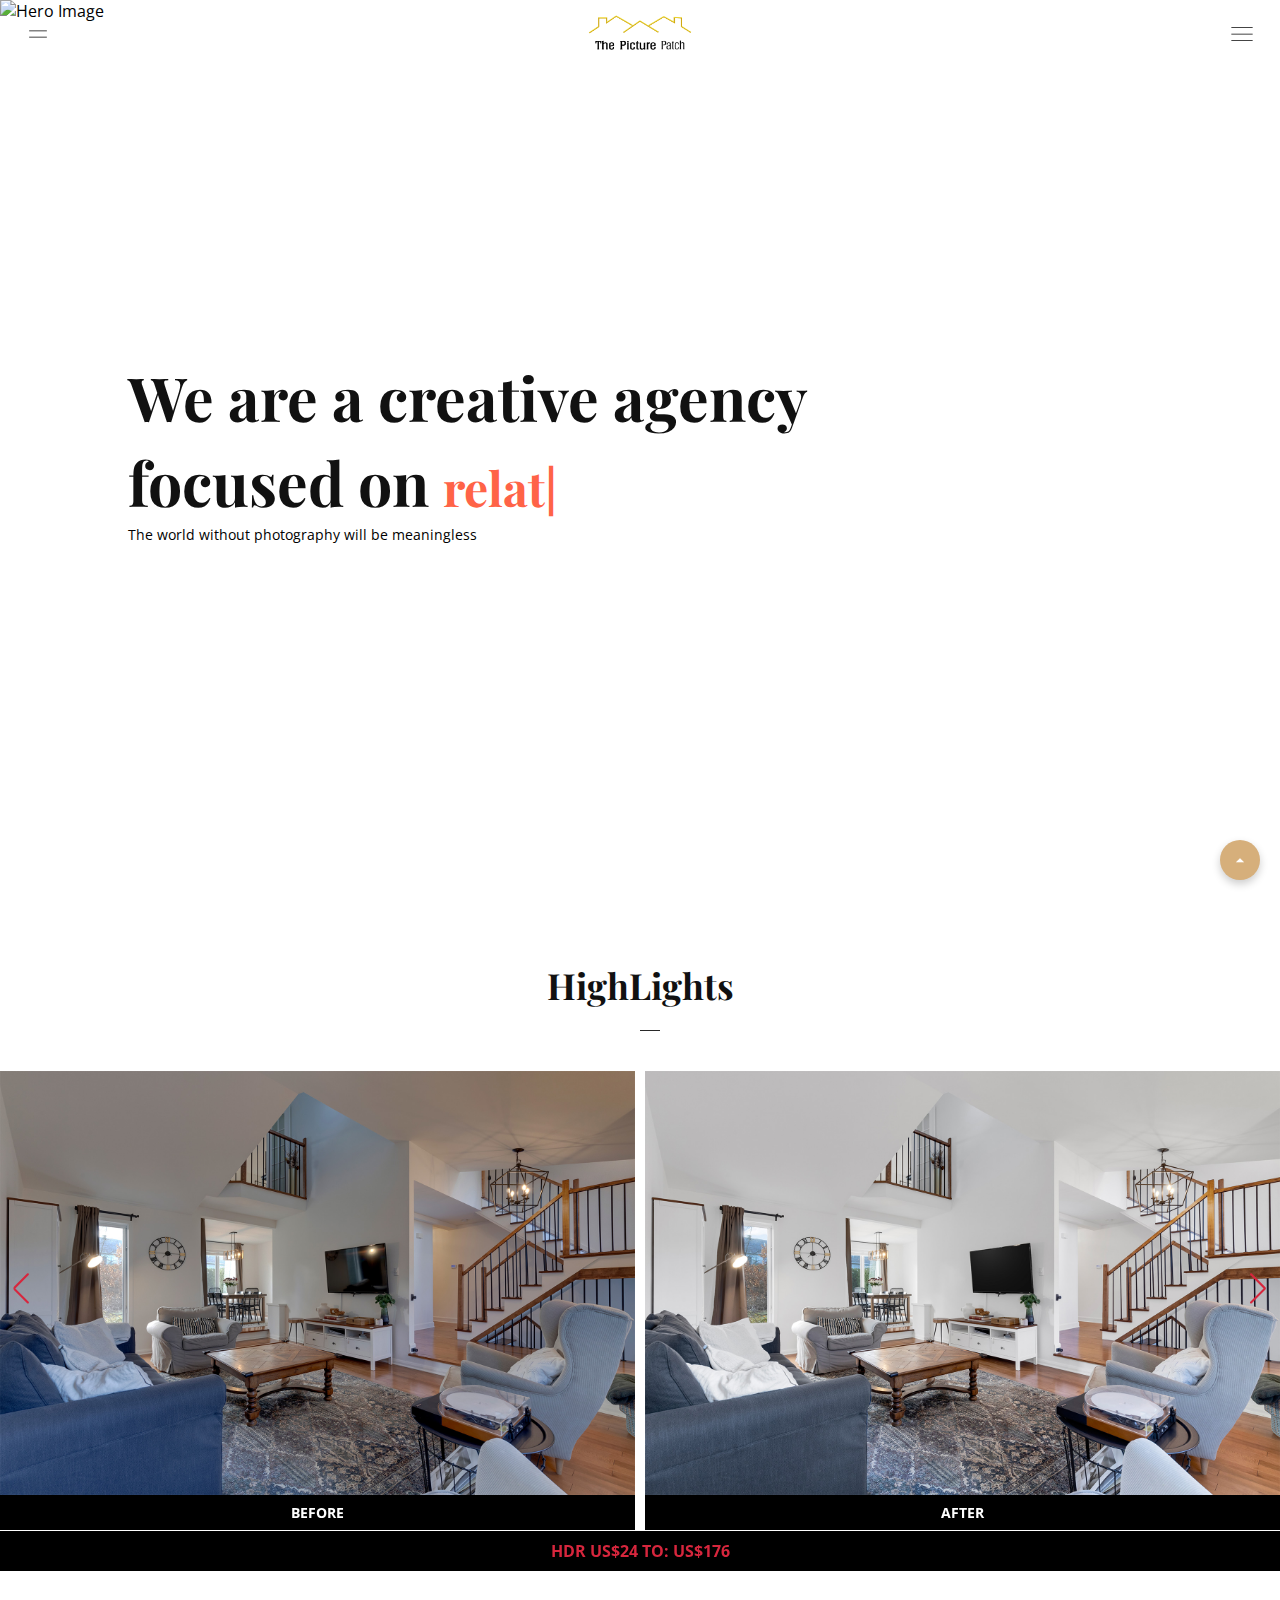
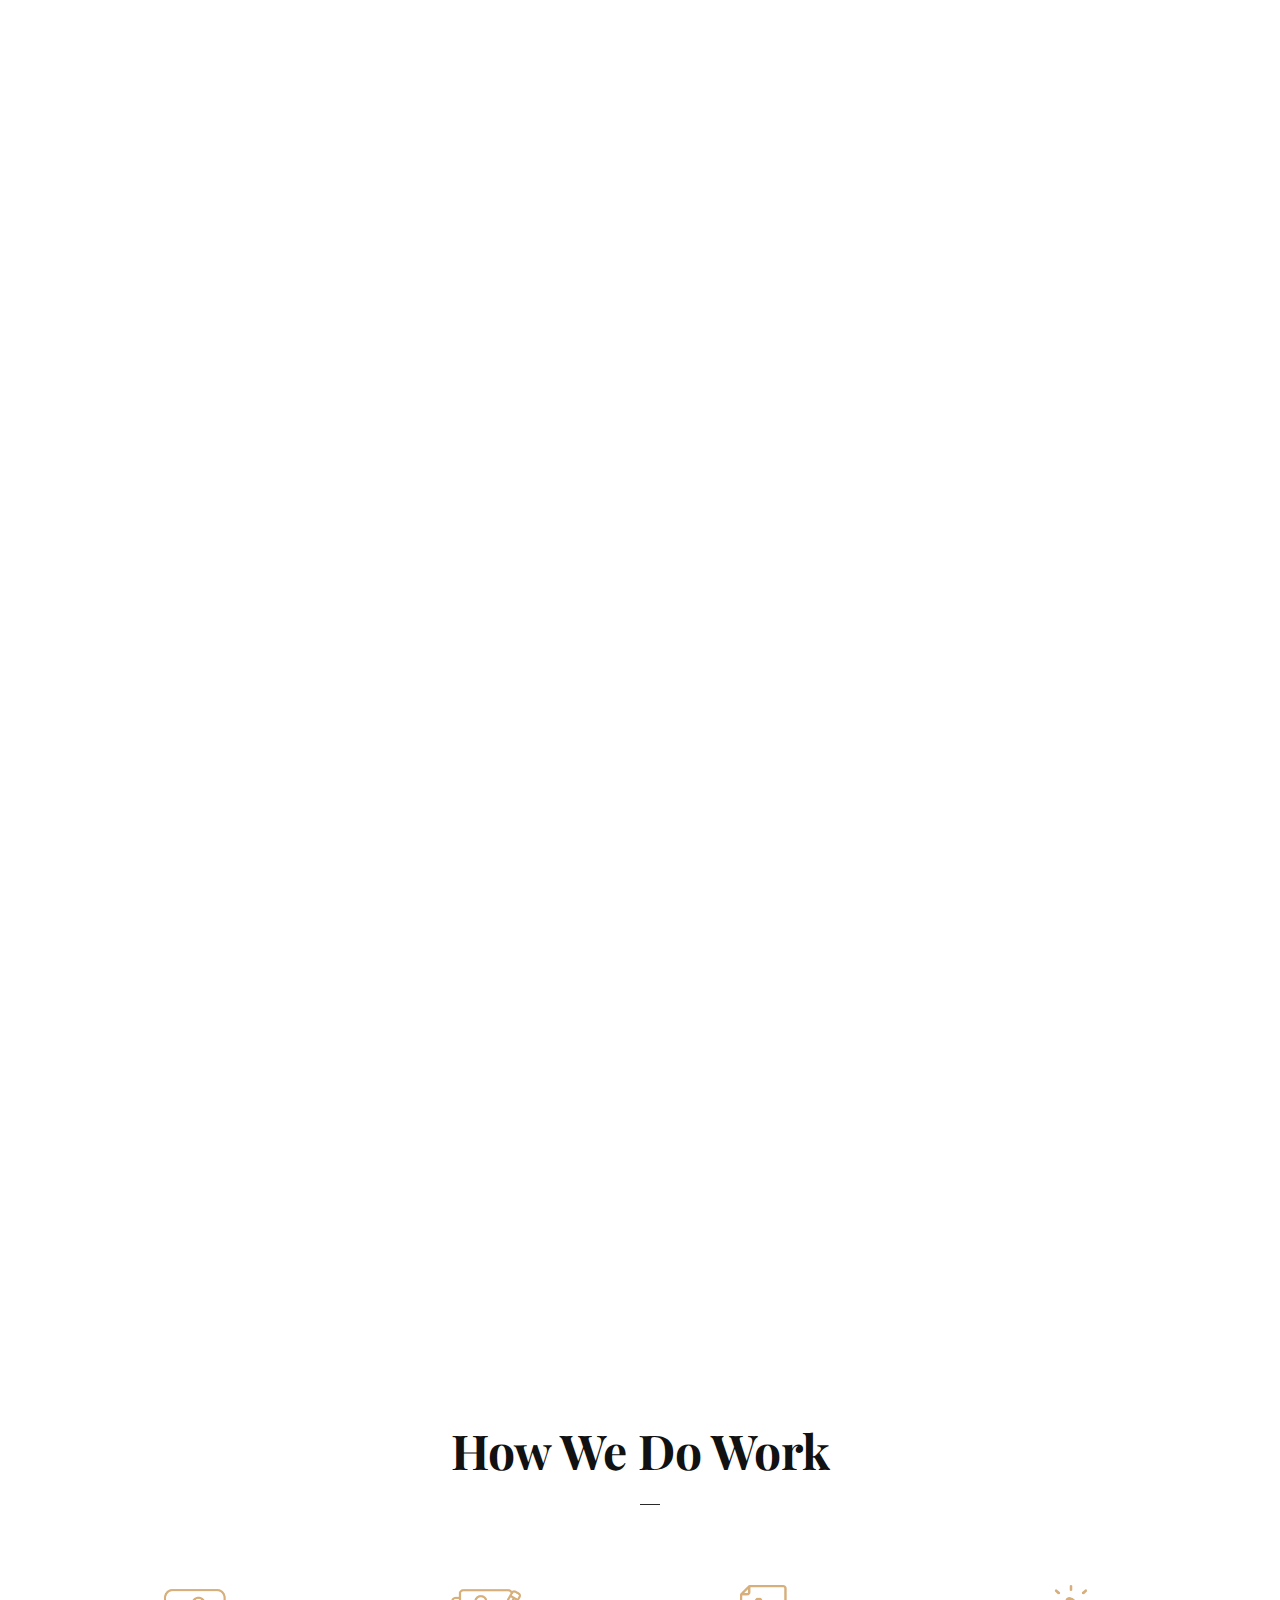
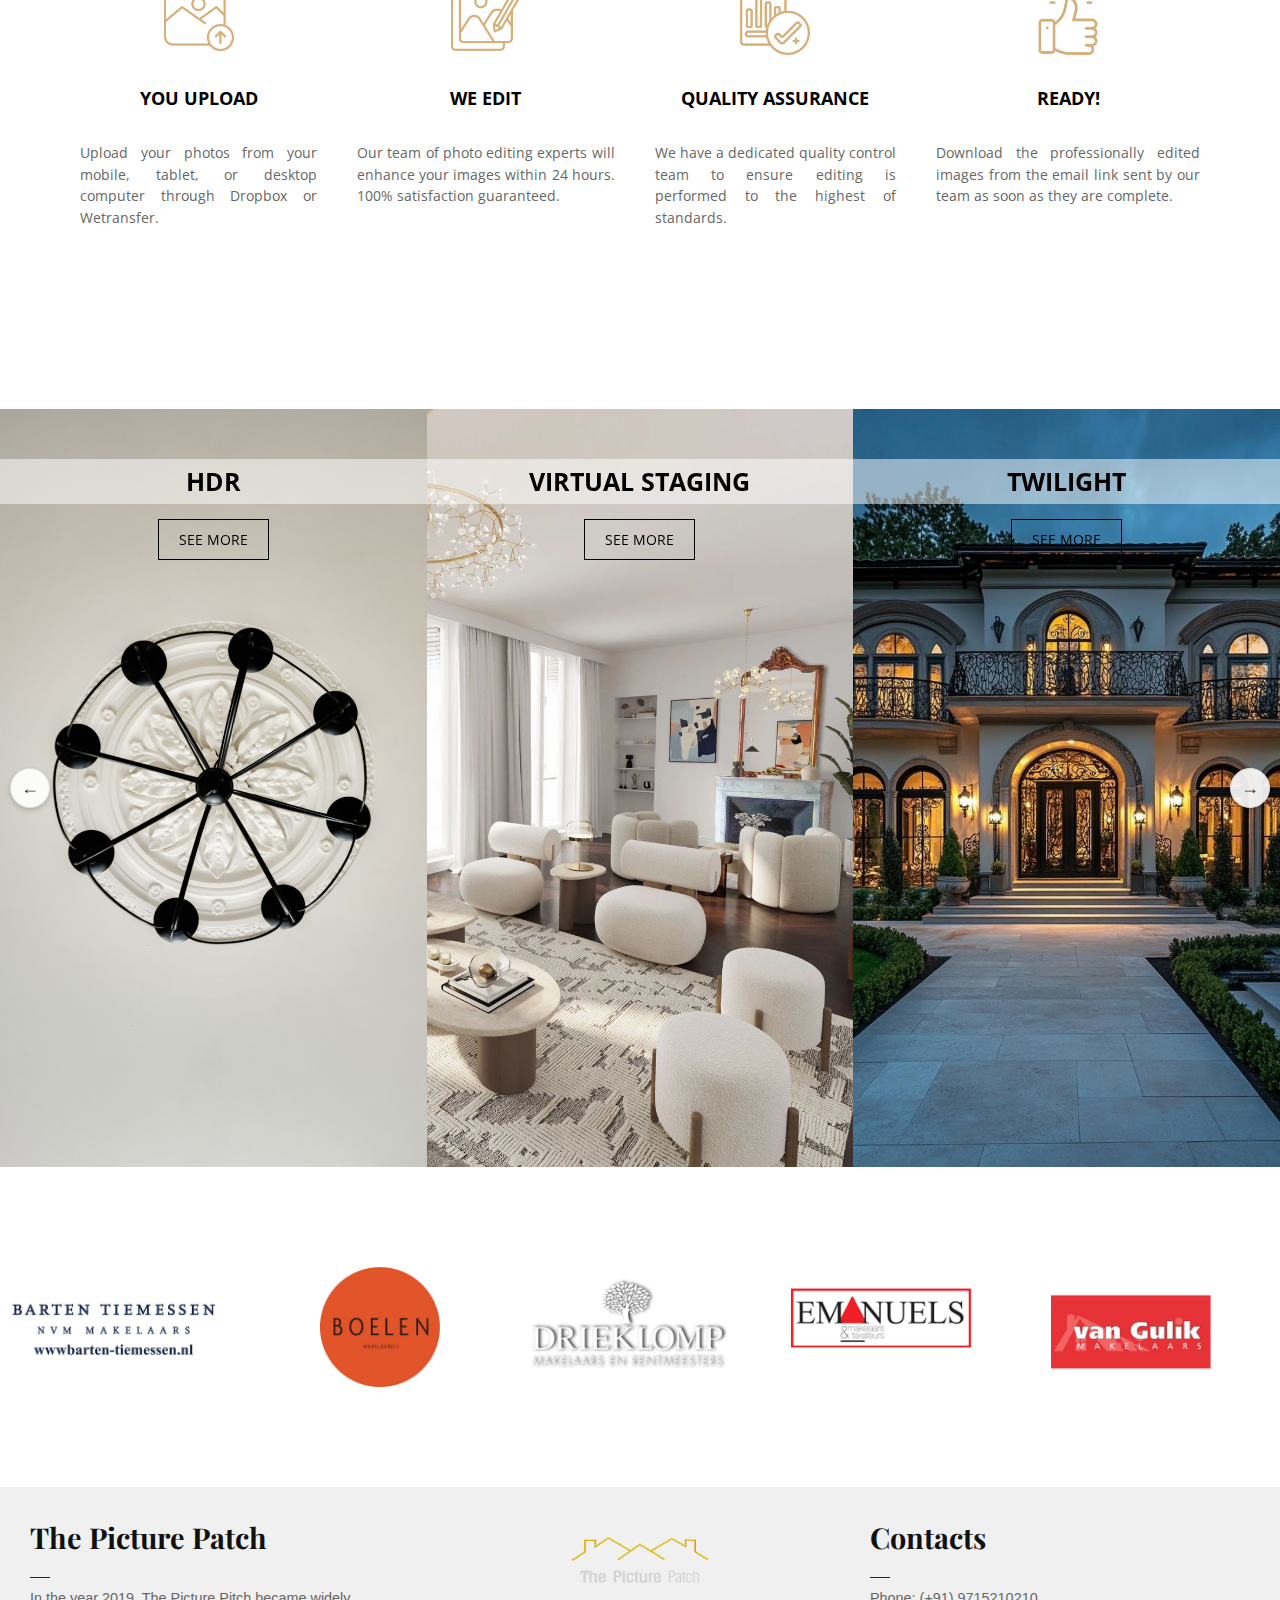
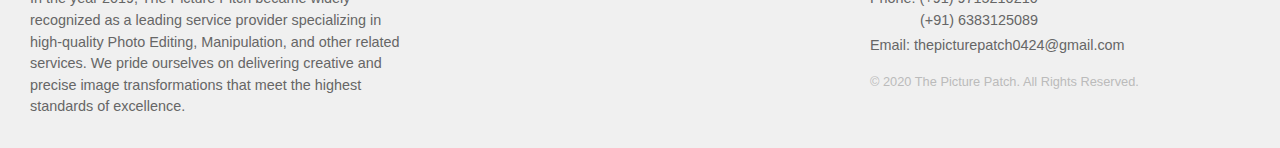
==== index.html @ e9c011d1 "first commit" ====
<!DOCTYPE html>
<html lang="en">

<head>
    <meta charset="UTF-8">
    <meta name="viewport" content="width=device-width, initial-scale=1.0">
    <link rel="stylesheet" href="https://unpkg.com/swiper/swiper-bundle.min.css">
    <script src="https://unpkg.com/swiper/swiper-bundle.min.js"></script>
    <script src="https://cdnjs.cloudflare.com/ajax/libs/gsap/3.9.0/gsap.min.js"></script>
    <link rel="stylesheet"
        href="https://fonts.googleapis.com/css2?family=Material+Symbols+Outlined:opsz,wght,FILL,GRAD@20..48,100..700,0..1,-50..200&display=swap" />
    <link href="https://cdnjs.cloudflare.com/ajax/libs/font-awesome/6.5.0/css/all.min.css" rel="stylesheet">
    <link rel="preconnect" href="https://fonts.googleapis.com">
    <link rel="stylesheet" href="modules/css/aboutus.css">
    <link rel="stylesheet" href="modules/css/main.css">

    <title>Document</title>
</head>

<body>
    <header class="header-sec">

        <div class="header-content">

            <div>
                <span class="material-symbols-outlined" aria-label="Toggle Sidebar"
                    onclick="toggleLeftBar()">drag_handle</span>
            </div>
            <div class="logo-aw">
                <a href="index.html"><img src="assets/TPP Logo.png"></a>
            </div>
            <div>
                <span class="material-symbols-outlined" onclick="toggleMenu()">menu</span>
            </div>

        </div>

    </header>


    <!-- Navigation Sidebar -->
    <div class="left-bar-sec">

        <div class="lef-bar-close">
            <span class="material-symbols-outlined close-icon" onclick="closeLeftBar()">close</span>
        </div>

        <div class="content-leftbar">

            <div class="quote-side">

                <h1 class="head-ing">The Picture Patch</h1>
                <p style="text-align: justify;">In the year 2019, The Picture Pitch became widely recognized as a leading service provider specializing in high-quality Photo Editing, Manipulation, and other related services. We pride ourselves on delivering creative and precise image transformations that meet the highest standards of excellence. ​</p>

            </div>

            <div class="latest-photos">
                <h3 class="head-ing">Latest Photos</h3>
                <div class="photo-gallery">
                    <a href="gallery.html?category=hdr"><img src="assets/HDR/DY4A4216-l.jpg" alt="Photo 1"></a>
                    <a href="gallery.html?category=twilight"><img src="assets/Twilight/DY4A8001-l.jpg" alt="Photo 2"></a>
                    <a href="gallery.html?category=virtual-staging"><img src="assets/Virtual Staging/DY4A9565-1-l.jpg" alt="Photo 3"></a>
                    <a href="gallery.html?category=virtual-renovation"><img src="assets/Virtual Renovation/DY4A9580-1-L.jpg" alt="Photo 4"></a>
                    <a href="gallery.html?category=item-removal"><img src="assets/Item Removal/IMG_0077-2-l.jpg" alt="Photo 5"></a>
                    <!-- <a href=""><img src="assets/4.JPG" alt="Photo 6"></a> -->
                </div>
            </div>

            <!-- Divider -->
            <hr class="divider">

            <!-- Contact Section -->
            <div class="contact-section">
                <h3 class="head-ing">Contact Us</h3>
                <p>
                    <span>Address:</span>Tamilnadu - India. <br>
                    <span class="ph-le">Phone:</span> (+91) 9715210210, <br>
                <p class="phone-sec">(+91) 6383125089</p>
                <span class="em-side">Email:</span> <a href="mailto:thepicturepatch0424@gmail.com">thepicturepatch0424@gmail.com</a>
                </p>
                <a href="contact.html" class="contact-button">Get in Touch</a>
            </div>
        </div>
        <div class="cop-right-side">
            Copyright © 2024 ------------. All Rights Reserved.
        </div>
    </div>

    <!-- Fullscreen Navigation -->
    <div class="fullscreen-nav" id="fullscreenNav">
        <button class="close-btn" onclick="toggleMenu()">✕</button>
        <ul class="nav-links">
            <li><a href="index.html" class="active">Home</a></li>
            <li><a href="aboutus.html">About Us</a></li>
            <li class="has-submenu">
                <a href="#" onclick="toggleSubmenu(event)">Our Services</a>
                <ul class="submenu">
                    <li><a href="hdr.html">HDR</a></li>
                    <li><a href="twilight.html">Twilight</a></li>
                    <li><a href="virtualstaging.html">Virtual Staging</a></li>
                    <li><a href="virtualrenovation.html">Virtual Renovation</a></li>
                    <li><a href="itemremoval.html">Item Removal</a></li>
                </ul>
            </li>
            <li><a href="gallery.html">Gallery</a></li>
            <li><a href="contact.html">Contact us</a></li>
        </ul>
    </div>


    <!-- Hero Section -->

    <div class="hero-section">
        <img class="hero-image" src="assets/IMG_9337-1.jpg" alt="Hero Image">
        <!-- Typing Section -->
        <div class="typing-section">
            <h1 class="typing-text">
                We are a creative agency focused on <span class="dynamic-text"></span>
            </h1>
            <p>The world without photography will be meaningless</p>
        </div>
    </div>

    <div class="swiper imageSlider">
        <h1 class="hih-light abt-heading">HighLights</h1>
        <div class="swiper-wrapper">
          <!-- Slide 1 -->
          <div class="swiper-slide image-pair">
            <div class="image-container awd-wa">
              <img src="assets/HDR/IMG_0188.jpg" alt="Before" class="image-before">
              <div class="image-label">
                BEFORE
              </div>
            </div>
            <div class="image-container awd-wa">
              <img src="assets/HDR/IMG_0188-1.jpg" alt="After" class="image-after">
              <div class="image-label">
                AFTER
              </div>
            </div>
            <!-- Pricing Text Centered Below the Images -->
            <div class="pricing-text-container">
              <p class="pricing-text">HDR US$24 TO: US$176</p>
            </div>
          </div>

          <div class="swiper-slide image-pair">
            <div class="image-container awd-wa">
              <img src="assets/Virtual Staging/IMG_0255.jpg" alt="Before" class="image-before">
              <div class="image-label">
                BEFORE
              </div>
            </div>
            <div class="image-container awd-wa">
              <img src="assets/Virtual Staging/IMG_0255-1.jpg" alt="After" class="image-after">
              <div class="image-label">
                AFTER
              </div>
            </div>
            <!-- Pricing Text Centered Below the Images -->
            <div class="pricing-text-container">
              <p class="pricing-text">VIRTUAL STAGING US$24 TO: US$176</p>
            </div>
          </div>
          <div class="swiper-slide image-pair">
            <div class="image-container awd-wa">
              <img src="assets/Item Removal/IMG_0077.jpg" alt="Before" class="image-before">
              <div class="image-label">
                BEFORE
              </div>
            </div>
            <div class="image-container awd-wa">
              <img src="assets/Item Removal/IMG_0077-2.jpg" alt="After" class="image-after">
              <div class="image-label">
                AFTER
              </div>
            </div>
            <!-- Pricing Text Centered Below the Images -->
            <div class="pricing-text-container">
              <p class="pricing-text">ITEM REMOVAL US$24 TO: US$176</p>
            </div>
          </div>
          <!-- Add more slides as needed -->
        </div>
      
        <!-- Navigation Buttons -->
        <div class="swiper-button-next swiper-button-nextt"></div>
        <div class="swiper-button-prev swiper-button-prevv"></div>
      </div>
      
      
      
      
      
      



    <section class="we-are fade-in">
        <div class="we-are-content">
            <div class="we-are-first fade-in">
                <img class="img-box-sh" src="assets/we-re.jpg" alt="Team Image">
            </div>
            <div class="we-are-second">
                <h1 class="head-ing">We Are DotPic</h1>
                <p style="line-height: 30px !important;">Incepted in the year 2019, The Picture Patch (P) Ltd. is widely
                    known amongst the recognized service
                    provider of highest quality Photo Editing Services, Manipulation Services, etc.</p>
                <section class="services">
                    <div class="weare-in">
                        <div class="service-item">
                            <h3>HAPPY CLIENTS <span class="styled-percentage">100%</span></h3>
                            <div class="border"></div>
                            <p>To make the most of the collective genius of all the people involved.</p>
                        </div>
                        <div class="service-item">
                            <h3>BRANDING <span class="styled-percentage">100%</span></h3>
                            <div class="border"></div>
                            <p>It’s not just about money, we prioritize the success in all we do.</p>
                        </div>
                    </div>
                    <div class="weare-in">
                        <div class="service-item">
                            <h3>ESTATE PHOTOGRAPHY <span class="styled-percentage">100%</span></h3>
                            <div class="border"></div>
                            <p>We believe in the value of metrics of results, sales, impact and culture.</p>
                        </div>
                        <div class="service-item">
                            <h3>GRAPHIC DESIGN <span class="styled-percentage">100%</span></h3>
                            <div class="border"></div>
                            <p>We practice what we preach. We listen to all voices.</p>
                        </div>
                    </div>
                </section>

            </div>
        </div>
    </section>

    <!-- About Us -->

    <section class="we-are fade-in">
        <div class="we-are-content">
            <!-- Left Content Slider -->
            <div class="left-content">
                <div class="swiper-container content-swiper">
                    <h1 class="head-ing">About Us</h1>
                    <div class="swiper-wrapper">
                        <div class="swiper-slide">
                            <p class="wrp-ad">
                                Dotpic is the leading online hub for all things digital. Our global team of professional
                                editing experts is ready to transform your photos into eye-catching professional images.
                            </p>
                            <div class="abt-in">
                                <div class="in-abt-co">
                                    <img src="assets/icon-png/startup.png">
                                    <span>FAST</span>
                                    <p>24 hour turn around (48 hours for virtual staging)</p>
                                </div>
                                <div class="in-abt-co">
                                    <img src="assets/icon-png/handshake.png">
                                    <span>NO HIDDEN FEES</span>
                                    <p>Pay only for what you use with no subscriptions – just pay one fixed low rate per
                                        image</p>
                                </div>
                            </div>
                        </div>
                        <div class="swiper-slide">
                            <p class="wrp-ad">
                                Simply upload your photos, and let our professionals take care of the rest.
                                We offer a wide range of services, including photo editing, virtual staging,
                                floor plan redraws, renders, and virtual renovations.
                            </p>
                            <div class="abt-in">
                                <div class="in-abt-co">
                                    <img src="assets/icon-png/thumbs-up.png">
                                    <span>UNLIMITED CHANGES</span>
                                    <p>100% satisfaction with our unlimited change guarantee</p>
                                </div>
                                <div class="in-abt-co">
                                    <img src="assets/icon-png/medalist.png">
                                    <span>REAL SERVICE</span>
                                    <p>Our customer service experts are available 24/7 on live chat, phone or email</p>
                                </div>
                            </div>
                        </div>
                        <div class="swiper-slide">
                            <p class="wrp-ad">
                                Are you in the residential or commercial real estate industry and need high-quality
                                images to showcase your listings? Or are you in the retail industry and want clean and
                                professional images to display your products? Dotpic will work with your images to get
                                you the best results to meet your needs but stand out from your competitors.
                            </p>
                            <div class="abt-in">
                                <div class="in-abt-co">
                                    <img src="assets/icon-png/copy-right1.png">
                                    <span>NO COPYRIGHT</span>
                                    <p>We edit your images and return them to you – no ownership took</p>
                                </div>
                                <div class="in-abt-co">
                                    <img src="assets/icon-png/star1.png">
                                    <span>FREE TRIAL PROJECT</span>
                                    <p>Want to know how we are working? We do sample project for your specific service
                                        for free</p>
                                </div>
                            </div>
                        </div>

                    </div>
                    <!-- Unique Pagination -->
                    <div class="content-swiper-pagination"></div>
                    <!-- Unique Navigation -->
                    <div class="content-swiper-button-next"></div>
                    <div class="content-swiper-button-prev"></div>
                </div>
            </div>

            <!-- Right Image -->
            <div class="we-are-first fade-in">
                <img class="img-box-sh" src="assets/we-re-1.jpg" alt="Professional Woman at Laptop">
            </div>
        </div>
    </section>


    <!-- How do we work -->

    <section class="we-are">
        <div class="how-we-content">
            <h1 class="head-ing how-we-work-h">How We Do Work</h1>
            <div class="content-work">
                <div class="inside-work-do">
                    <img src="assets/icon-png/photo.png">
                    <span>you upload</span>
                    <p>Upload your photos from your mobile, tablet, or desktop computer through Dropbox or Wetransfer.
                    </p>
                </div>
                <div class="inside-work-do">
                    <img src="assets/icon-png/photo-editing.png">
                    <span>we edit</span>
                    <p>Our team of photo editing experts will enhance your images within 24 hours. 100% satisfaction
                        guaranteed.
                    </p>
                </div>
                <div class="inside-work-do">
                    <img src="assets/icon-png/high-quality.png">
                    <span>quality assurance</span>
                    <p>We have a dedicated quality control team to ensure editing is performed to the highest of
                        standards.
                    </p>
                </div>
                <div class="inside-work-do">
                    <img src="assets/icon-png/thumbs-up.png">
                    <span>Ready!</span>
                    <p>Download the professionally edited images from the email link sent by our team as soon as they
                        are complete.
                    </p>
                </div>
            </div>
        </div>
    </section>


    <!-- Image Slide -->

    <div class="image-slider-section">
        <div class="swiper image-swiper">
            <div class="swiper-wrapper">
                <!-- Category: HDR -->
                <div class="swiper-slide image-container im-g-co hdr">
                    <img src="assets/Portrait/HDR1.jpg" alt="HDR Image">
                    <div class="see-more">
                        <div class="text-tile">HDR</div>
                   
                    <a href="gallery.html?category=hdr">SEE MORE</a>
                    </div>
                </div>
                <!-- Category: Virtual Staging -->
                <div class="swiper-slide image-container im-g-co virtual-staging">
                    <img src="assets/Portrait/Virtual Staging.jpeg" alt="Virtual Staging Image">
                    <div class="see-more">
                        <div class="text-tile">virtual staging</div>
                   
                    <a href="gallery.html?category=virtual-staging" >SEE MORE</a>
                    </div>
                </div>
                <!-- Category: Twilight -->
                <div class="swiper-slide image-container im-g-co twilight">
                    <img src="assets/Portrait/Twilight.jpeg" alt="Twilight Image">
                    <div class="see-more">
                        <div class="text-tile">twilight</div>
                   
                    <a href="gallery.html?category=twilight">SEE MORE</a>
                    </div>
                </div>
                <!-- Category: Item Removal -->
                <div class="swiper-slide image-container im-g-co item-removal">
                    <img src="assets/Portrait/Item Removal.jpg" alt="Item Removal Image">
                    <div class="see-more">
                        <div class="text-tile">item removal</div>
                   
                    <a href="gallery.html?category=item-removal">SEE MORE</a>
                    </div>
                </div>
                <!-- Category: Virtual Renovation -->
                <div class="swiper-slide image-container im-g-co virtual-renovation">
                    <img src="assets/Portrait/Virtual Renovation.jpeg" alt="Virtual Renovation Image">
                    <div class="see-more">
                        <div class="text-tile">Virtual Renovation</div>
                   
                    <a href="gallery.html?category=virtual-renovation">SEE MORE</a>
                    </div>
                </div>
            </div>
            <!-- Unique Navigation Buttons -->
            <div class="image-swiper-button-next">→</div>
            <div class="image-swiper-button-prev">←</div>
        </div>
    </div>



    <div class="logo-swiper">
        <div class="swiper-wrapper">
            <!-- Swiper Slides -->
            <div class="swiper-slide">
                <img src="assets/clients/abgaas.jpg" alt="Client 1 Logo">
            </div>
            <div class="swiper-slide">
                <img src="assets/clients/Barten-Logo-VR.jpg" alt="Client 2 Logo">
            </div>
            <div class="swiper-slide">
                <img src="assets/clients/Boelen-logo-Video.jpg" alt="Client 3 Logo">
            </div>
            <div class="swiper-slide">
                <img src="assets/clients/drieklompvr.jpg" alt="Client 4 Logo">
            </div>
            <div class="swiper-slide">
                <img src="assets/clients/emanuel.jpg" alt="Client 5 Logo">
            </div>
            <div class="swiper-slide">
                <img src="assets/clients/gulikVR.jpg" alt="Client 1 Logo">
            </div>
            <div class="swiper-slide">
                <img src="assets/clients/hvmsVR.jpg" alt="Client 2 Logo">
            </div>
            <div class="swiper-slide">
                <img src="assets/clients/Janssen-en-vandijk-VR-logo.jpg" alt="Client 3 Logo">
            </div>
            <div class="swiper-slide">
                <img src="assets/clients/laulogo.jpg" alt="Client 4 Logo">
            </div>
            <div class="swiper-slide">
                <img src="assets/clients/logo_vanderhorst.jpg" alt="Client 5 Logo">
            </div>
            <div class="swiper-slide">
                <img src="assets/clients/logooolders.jpg" alt="Client 1 Logo">
            </div>
            <div class="swiper-slide">
                <img src="assets/clients/Marty-Straatsma-Makelaars-logo.jpg" alt="Client 2 Logo">
            </div>
            <div class="swiper-slide">
                <img src="assets/clients/MNM.jpg" alt="Client 3 Logo">
            </div>
            <div class="swiper-slide">
                <img src="assets/clients/mth.jpg" alt="Client 4 Logo">
            </div>
            <div class="swiper-slide">
                <img src="assets/clients/MWV-VR.jpg" alt="Client 5 Logo">
            </div>
            <div class="swiper-slide">
                <img src="assets/clients/opschoor.jpg" alt="Client 1 Logo">
            </div>
            <div class="swiper-slide">
                <img src="assets/clients/Peter-Pals-Makelaardij-VR.jpg" alt="Client 2 Logo">
            </div>
            <div class="swiper-slide">
                <img src="assets/clients/SKMakelaars.jpg" alt="Client 3 Logo">
            </div>
            <div class="swiper-slide">
                <img src="assets/clients/steegevrklein.jpg" alt="Client 4 Logo">
            </div>
            <div class="swiper-slide">
                <img src="assets/clients/t-huys.jpg" alt="Client 5 Logo">
            </div>
            <div class="swiper-slide">
                <img src="assets/clients/VRbarnsteen.jpg" alt="Client 1 Logo">
            </div>
            <div class="swiper-slide">
                <img src="assets/clients/VRboelen-makelaars.jpg" alt="Client 2 Logo">
            </div>
            <div class="swiper-slide">
                <img src="assets/clients/VRbrech.jpg" alt="Client 3 Logo">
            </div>
            <div class="swiper-slide">
                <img src="assets/clients/VRKocken.jpg" alt="Client 4 Logo">
            </div>
            <div class="swiper-slide">
                <img src="assets/clients/VRPronk.jpg" alt="Client 5 Logo">
            </div>
            <div class="swiper-slide">
                <img src="assets/clients/VRpunt1.jpg" alt="Client 1 Logo">
            </div>
            <div class="swiper-slide">
                <img src="assets/clients/VRridder.jpg" alt="Client 2 Logo">
            </div>
            <div class="swiper-slide">
                <img src="assets/clients/VRrietveld.jpg" alt="Client 3 Logo">
            </div>
            <!-- Add more slides as needed -->
        </div>
    </div>
    


    <!-- Arrow Up/Down Button -->
    <div id="arrow-up-btn" class="arrow-up">
        <span class="material-symbols-outlined arrow-up-h">arrow_drop_up</span>
    </div>

    <!-- Social Icons -->
    <div id="social-icons" class="social-icons hidden">
        <a href="https://instagram.com" target="_blank" class="icon instagram"><i
                class="fa-brands fa-instagram"></i></a>
        <a href="https://wa.me/7305137521?text=Recently%20I%20saw%20your%20website%20about%20your%20service.%20Let%20me%20know%20more%20about%20your%20services."
            target="_blank" class="icon whatsapp">
            <i class="fa-brands fa-whatsapp"></i>
        </a>
    </div>




    <!-- Footer -->


    <footer>
        <div class="foot-ins-a">
            <div class="foot-f">
                <h3 class="foot-fis head-ingg">The Picture Patch</h3>
                <p>
                    In the year 2019, The Picture Pitch became widely recognized as a leading service provider specializing in high-quality Photo Editing, Manipulation, and other related services. We pride ourselves on delivering creative and precise image transformations that meet the highest standards of excellence.
                </p>
            </div>
            <div class="foot-f logo-container">
                <img src="assets/logo.png" alt="DotPic Infotech Logo" class="footer-logo">
            </div>
            <div class="foot-f">
                <h3 class="foot-hed head-ingg">Contacts</h3>
                <div class="foot-num">
                    <div><span>Phone: </span>(+91) 9715210210</div>
                    <div class="mar-left-n">(+91) 6383125089</div>
                   
                </div>
                <div class="foot-num">
                    <span>Email: </span><a href="mailto:thepicturepatch0424@gmail.com">thepicturepatch0424@gmail.com</a>
                </div>
                <p class="cop-right">&copy; 2020 The Picture Patch. All Rights Reserved.</p>
            </div>
        </div>
    </footer>
    



    <!-- <footer>
        <div class="footer-container">
            <div class="footer-column">
                <h3 class="foot-fis">DotPic Infotech</h3>
                <p>
                    Incepted in the year 2013, DotPic Infotech(P) Ltd. is widely known
                    amongst the recognized service providers of the highest quality
                    Photo Editing Services, Manipulation Services, etc.
                </p>
            </div>
            <div class="footer-columnn">
                <h3 class="head-ing foot-hed">Latest Photos</h3>
                <div class="photo-galleryy">
                    <img src="assets/4.JPG" alt="Photo 1">
                    <img src="assets/4.JPG" alt="Photo 2">
                    <img src="assets/4.JPG" alt="Photo 3">
                    <img src="assets/4.JPG" alt="Photo 4">
                </div>
            </div>
            <div class="footer-columnnn">
                <h3 class="head-ing foot-hed">Contacts</h3>
                <div class="foot-num">
                    <div>
                        <span>Phone: </span>7305137521

                    </div>
                    <div class="num-foo">7305137521</div>
                    <div class="num-foo">7305137521</div>
                </div>
                <div class="nu-foot-m">
                    <span>Email:</span>kvetri137@gmail.com

                </div>
                <p class="cop-right">&copy; 2020 DotPic Infotech. All Rights Reserved.</p>
            </div>
            <div class="foot-fit">

                <div class="footer-colmn">
                    <h3 class="head-ing foot-hed">Latest Photos</h3>
                    <div class="photo-galleryy">
                        <img src="assets/4.JPG" alt="Photo 1">
                        <img src="assets/4.JPG" alt="Photo 2">
                        <img src="assets/4.JPG" alt="Photo 3">
                        <img src="assets/4.JPG" alt="Photo 4">
                    </div>
                </div>

                <div class="footer-colmnn">
                    <h3 class="head-ing foot-hed">Contacts</h3>
                    <div class="foot-num">
                        <div>
                            <span>Phone: </span>
                            7305137521
                        </div>
                        <div class="num-foo">7305137521</div>
                        <div class="num-foo">7305137521</div>
                    </div>
                    <div class="foot-num nu-foot-m">
                        <span>Email:</span>
                        kvetri137@gmail.com
                    </div>
                    <p class="cop-right">&copy; 2020 DotPic Infotech. All Rights Reserved.</p>
                </div>
            </div>
        </div>
    </footer> -->




    <script src="https://unpkg.com/swiper@8.4.7/swiper-bundle.min.js"></script>
    <script src="modules/js/slider.js"></script>
    <script src="modules/js/gallery.js"></script>
    <script src="modules/js/main.js"></script>
</body>

</html>
---- modules/css/aboutus.css ----
.fixed-header {
    background: #f0f0f0 !important;
}

.abt-first-d {
    padding: 100px 60px 60px 60px;
    max-width: 1350px;
    margin: 0 auto;
}

.abt-heading {
    font-weight: 700;
    font-size: 36px;
    text-align: center;
}
.abt-heading span{
  color: #d6af7b; 
  margin-left: 5px;
  font-size: 36px;
}

.abt-heading::after {
    content: '';
    position: relative;
    display: block;
    width: 20px;
    left: 50%;
    height: 1px;
    margin-top: 20px;
    background: #292929;
}

.abt-in-us {
    margin-top: 30px;
    display: flex;
    flex-direction: row; /* Default for larger screens */
    gap: 30px;
}

.abt-f-us p {
    text-align: justify;
    margin-bottom: 40px;
    font-size: 14px;
    line-height: 1.8;
}
/* Initial state for the animation */
.slide-in-left, .slide-in-right {
    opacity: 0;
    transform: translateX(200px); /* Default to right */
    transition: all 1s ease-in-out;
}

.slide-in-left {
    transform: translateX(-200px); /* Move from the left */
}

.slide-in-visible {
    opacity: 1;
    transform: translateX(0); /* Reset position */
}


/* Why Choose Us */
.why-we-use {
  padding: 0 60px 60px 60px;
  max-width: 1350px;
  margin: 0 auto;
  box-sizing: border-box;
  text-align: center;
}

.why-we-h {
  font-size: 48px;
  font-weight: 700;
  margin-bottom: 30px;
}

.why-we-content {
  display: flex;
  flex-direction: column;
  gap: 30px; /* Add space between rows */
  align-items: center; /* Center align the rows */
}

.we-us-f {
  display: flex;
  flex-wrap: wrap; /* Allow wrapping for smaller screens */
  justify-content: center; /* Center align columns */
  gap: 30px; /* Add space between items */
}

.we-us-f-in {
  display: flex;
  flex-direction: column;
  align-items: center;
  justify-content: center;
  gap: 20px;
  max-width: 300px; /* Limit the width for consistency */
}

.img-we-i {
  border: 2px solid #d6af7b;
  width: 120px;
  height: 120px; /* Ensures a perfect circle */
  display: flex;
  align-items: center;
  justify-content: center;
  border-radius: 50%; /* Perfectly rounded */
  padding: 10px;
  box-sizing: border-box;
}

.img-we-i img {
  max-width: 60px;
  height: auto;
}

.we-us-f-in h3 {
  text-transform: uppercase;
  font-size: 18px;
  margin: 10px 0;
}

.we-us-f-in p {
  font-size: 14px;
  color: #666;
  text-align: center;
  line-height: 1.5;
}



/* About us Swiper */
  
  .about-swiper {
    display: flex;
    width: 100%;
    max-width: 1200px;
    margin: 0 auto;
    background-color: #f0f0f0;
  }
  
.abt-swiper {
  padding:0 60px 60px 60px;
    opacity: 0;
    transform: translateY(200px); 
    transition: all 0.8s ease-out; 
  }
  
  .abt-swiper.visible {
    opacity: 1;
    transform: translateY(0);
  }
  
  .about-swiper-slide {
    display: flex;
    align-items: start;
    justify-content: space-between;
  }
  
  .about-review {
    position: relative;
    flex: 1;
    padding: 20px;
    text-align: center;
    font-size: 1.2rem;
  }
  
  .about-review blockquote {
    font-size: 1.5rem;
    font-style: italic;
    margin: 40px 0; /* Adds space around the quote text */
    color: #555;
    line-height: 1.6; /* Improves readability */
    position: relative; 
  }
  
  .about-author {
    font-weight: bold;
    color: #333;
  }
  .right-quote{
    display: flex;
    align-items: start;
    justify-content: start;
  }
  .left-quote{
    display: flex;
    align-items: flex-end;
    justify-content: end;
  }
  
  .about-image {
    flex: 1;
    text-align: center;
  }

  
  .about-image img {
    max-width: 100%;
  }

  .about-review img{
    max-width: 50px;
  }
  
  .about-swiper-pagination {
    margin-top: 20px;
    right: 20px;
  }

  .swiper-pagination-bullets.swiper-pagination-horizontal{
    display: flex;
    flex-direction: column !important;
    align-items: flex-start !important;
    justify-content: center;
    margin-left: 20px;
    margin-bottom: 20px;
    gap: 10px;
} 
.about-swiper-container{
  margin-top: 30px;
}
/* .abt-swiper{
  margin: 0 auto;
  padding: 60px 0;
  background-color: blanchedalmond;
}


.swiper-slide {
  display: flex;
  flex-direction: column;
  justify-content: center;
  align-items: center;
  background: #f0f0f0;
  min-height: 400px;
  box-shadow: 0 4px 10px rgba(0, 0, 0, 0.1);
  text-align: center;
  opacity: 0.7;
  transition: all 0.3s ease;
}

.swiper-slide-active {
  background: #ffffff; 
  transform: scale(1.2);
  box-shadow: 0 6px 15px rgba(0, 0, 0, 0.3);
  opacity: 1;
}


.swiper-slide blockquote {
  font-size: 1.5rem;
  font-style: italic;
  margin-bottom: 10px;
  color: #555;
}

.swiper-slide .testimonial-author {
  font-weight: bold;
  color: #333;
}

.swiper-slide-active {
  transform: scale(1.2);
} */

/* Default for larger screens (above 768px) */
.about-image img:first-child {
  display: none; /* Hide 1.JPG */
}

.about-image img:last-child {
  display: block; /* Show 3.JPG */
}






/* For screens below 768px */
@media (max-width: 768px) {

  .why-we-use {
    padding: 20px;
}

.why-we-content {
    gap: 20px; /* Adjust spacing for smaller screens */
}

.we-us-f {
    flex-direction: column; /* Stack items vertically */
    gap: 20px;
}

.we-us-f-in {
    width: 100%; /* Take full width for smaller screens */
    max-width: none;
}
  .about-swiper-slide {
    flex-direction: column; /* Stack content vertically */
    align-items: center;   /* Center align the content */
  }
  .abt-in-us {
    flex-direction: column;
}
  .about-image {
    display: flex;
    flex-direction: column; /* Stack images vertically */
    padding: 10px;
  }

  .about-image img:first-child {
    display: block; /* Show 1.JPG */
  }

  .about-image img:last-child {
    display: none; /* Hide 3.JPG */
  }

  .about-review {
    padding: 10px;
    text-align: center; /* Center-align text for better visuals */
  }
}

@media (max-width: 500px) {
    .abt-first-d {
        padding:30px 10px;
        padding-top: 100px;
    }
    .why-we-use, .abt-swiper{
        padding: 30px 10px;
    }
    
}
---- modules/css/main.css ----
/* Reset */
@import url('https://fonts.googleapis.com/css2?family=Open+Sans:wght@300;400;600&family=Playfair+Display:wght@400;700&display=swap');
* {
    padding: 0;
    margin: 0;
    box-sizing: border-box;  
    line-height: 1.4; 
    -webkit-tap-highlight-color: transparent;
}
body p{
    color: #666;
}
body{
    font-family: 'Open Sans', sans-serif;
}

h1, h2, h3, h4, h5, h6 {
    font-family: 'Playfair Display', serif !important;
    color: #111 !important;
}

.material-symbols-outlined {
    font-variation-settings: 'FILL' 0, 'wght' 100, 'GRAD' 0, 'opsz' 20;
}
body {
    overflow-x: hidden;  /* Prevent horizontal scrolling */
}

.fjalla-one-regular {
    font-family: "Fjalla One", sans-serif;
    font-weight: 900;
    font-size: 1.2rem;
    font-style: normal;
    color: #000 !important;
    
  }
  .logo-aw a{
    text-decoration: none;
  }
  
  

.header-sec {
    width: 100%;
    padding:5px 20px;
    position: fixed;
    z-index: 100;
    top: 0;
    transition: transform 0.5s ease, opacity 0.5s ease, background-color 0.5s ease;
    box-shadow: 0 2px 10px rgba(0, 0, 0, 0.1);
    background-color: white; /* Default background color */
    opacity: 1;
}

.header-sec.transparent {
    background-color: transparent; /* Make background transparent */
    box-shadow: none; /* Remove shadow when transparent */
}

.header-sec.hide {
    transform: translateY(-100%); /* Move header out of view */
    opacity: 0; /* Fade out */
}

.header-sec.show {
    transform: translateY(0); /* Bring header into view */
    opacity: 1; /* Fade in */
}


.header-sec.scrolled {
    background-color: white;
    box-shadow:0px 0px 20px 0px #00000078;
    transition: background-color 0.3s, box-shadow 0.3s;
}


.header-content {
    display: flex;
    align-items: center;
    justify-content: space-between;
}

.header-content img {
    width: 150px;
}

/* General Sidebar Styling (No Change) */
.left-bar-sec {
    position: fixed;
    left: -100%;
    top: 0;
    width: 100%;
    max-width: 450px;
    height: 100%;
    background-color: #eee;
    transition: left 0.5s ease;
    z-index: 1000;
    overflow-y: auto;
    box-shadow: 2px 0 5px rgba(0, 0, 0, 0.3);
}

.left-bar-sec::-webkit-scrollbar {
    display: none;
  }
  
  /* Hide scrollbar for IE, Edge and Firefox */
  .left-bar-sec {
    -ms-overflow-style: none;  /* IE and Edge */
    scrollbar-width: none;  /* Firefox */
  }

/* Sidebar Active State */
.left-bar-sec.active {
    left: 0;
}

/* Close Button */
/* Close Button (Fixed at the Top of Sidebar) */
.lef-bar-close {
    position: sticky; /* Keeps it fixed within the sidebar */
    top: 0;           /* Sticks to the top of the sidebar */
    z-index: 10;      /* Ensures it stays above other elements */
    background-color: #eee; /* Same as sidebar header background */
    padding: 15px 30px;
    text-align: start;
    border-bottom: 1px solid rgba(255, 255, 255, 0.2); /* Optional: Divider for aesthetics */
}

.lef-bar-close .close-icon {
    font-size: 38px;
    cursor: pointer;
}
.quote-side p{
    margin-top: 30px;
}


/* Sidebar Content */
.content-leftbar {
    padding: 20px 40px;
    color: black;
    font-size: 16px;
}


/* Latest Photos Section */
.latest-photos{
    margin-top: 20px;
} 
.latest-photos h3 {
    font-size: 30px;
    font-weight: 700;
    margin-bottom: 10px;
    color: black; /* Golden text */
}

.photo-gallery {
  
    display: grid !important;
    grid-template-columns: repeat(3, 1fr) !important; /* Two photos per row */
    gap:0 10px;
}

.photo-gallery img {
    width: 100% !important;
    height: auto;
    object-fit: cover;
    cursor: pointer;
    transition: transform 0.3s ease, box-shadow 0.3s ease;
}

.photo-gallery img:hover {
    transform: scale(1.05); /* Slight zoom */
    box-shadow: 0 4px 8px rgba(0, 0, 0, 0.6); /* Add a stronger shadow */
    filter: brightness(0.9); /* Slightly darken the image */
}

/* Divider */
.divider {
    margin: 20px 0;
    border: 0;
    height: 1px;
    background: black;
    opacity: 0.5;
}

/* Contact Section */
.contact-section h3 {
    font-size: 30px;
    margin-bottom: 10px;
    color: black; /* Golden text */
}
.contact-section p span{
    font-weight: 700;
    color: black;
    margin-right: 10px;
    font-size: 16px;
}
.ph-le{
    margin-right: 21px !important;
}
.phone-sec{
    margin-left: 80px !important;
    margin-top: -15px !important;
}
.em-side{
    margin-right: 25px;
    font-size: 16px;
    font-weight: 700;
    margin-top: -25px;
}
.contact-section p {
    font-size: 14px;
    line-height: 1.6;
    margin: 20px 0;
}


.contact-section a {
    color:#666; /* Golden link */
    text-decoration: none;
    font-size: 14px;
}


.contact-button {
    text-decoration: none;
    background-color: transparent;
    padding: 10px 20px; /* Adds some horizontal padding */
    font-size: 16px;
    border: 1px solid black;
    cursor: pointer;
    transition: background-color 0.3s ease, transform 0.2s ease;
    display: block; /* Makes the button a block element */
    margin: 0 auto; /* Centers the block element horizontally */
    width: fit-content; /* Adjusts button size to content */
}

.contact-button:hover {
    background-color: #000; /* Background turns black */
    color: #fff;
}
.cop-right-side {
    display: block;
    padding: 30px 0; /* Adjust padding as needed */
    position: sticky;
    background-color: #eee; /* Fix it to the viewport */
    bottom: 0; /* Place it at the bottom of the viewport */
    left: 0; /* Align it to the left of the viewport */ /* Make it span the full width */ /* Add background color (optional) */ /* Add text color (optional) */
    text-align: center; /* Center align the text */
    font-size: 12px; /* Adjust font size if needed */
    z-index: 1000; /* Ensure it stays on top of other elements */
}



/* Menu Icon (Right) */
.material-symbols-outlined {
    font-size: 36px;
    cursor: pointer;
}

/* Fullscreen Navigation */
.fullscreen-nav .close-btn {
    position: absolute;
    top: 20px;  /* Adjust this value as needed */
    right: 20px;  /* Adjust this value as needed */
    font-size: 2em;
    color: white;
    background: transparent;
    border: none;
    cursor: pointer;
    z-index: 1001; /* Ensure it’s on top of everything else */
}

/* Fullscreen Navigation */
.fullscreen-nav {
    position: fixed;  
    top: 0;
    left: 0;
    height: 100%;
    width: 100%;
    background-color: rgba(0, 0, 0, 0.9);
    display: flex;
    flex-direction: column;
    justify-content: center;
    align-items: center;
    opacity: 0;
    pointer-events: none;
    transform: translateY(100%);
    transition: transform 0.6s ease, opacity 0.6s ease;
    z-index: 1000;
}

.fullscreen-nav.active {
    transform: translateY(0);
    opacity: 1;
    pointer-events: auto;
}

.nav-links {
    overflow: auto;
    list-style: none;
    padding: 0;
    margin: 0;
    text-align: center;
}

/* Hide scrollbar for Chrome, Safari and Opera */
.nav-links::-webkit-scrollbar {
    display: none;
  }
  
  /* Hide scrollbar for IE, Edge and Firefox */
  .nav-links {
    -ms-overflow-style: none;  /* IE and Edge */
    scrollbar-width: none;  /* Firefox */
  }

.nav-links li {
    margin: 15px 0;
}

.nav-links a {
    font-size: 2em;
    color: white;
    text-transform: uppercase;
    text-decoration: none;
    transition: color 0.3s;
}

.nav-links a:hover {
    color: #b57f3a;
}

/* Submenu Styling */
.submenu {
    display: none;
    list-style: none;
    padding-left: 0;
}

.submenu li a {
    font-size: 1.5em;
    color: #aaa;
}

.submenu li a:hover {
    color: #b57f3a;
}
.nav-links a.active {
    color: #b57f3a; /* Highlight color */
    border-bottom: 2px solid #b57f3a; /* Optional underline */
}
.has-submenu > a.submenu-active {
    color: #b57f3a !important; /* Use !important as a last resort */
    border-bottom: 2px solid #b57f3a;
}





/* Hero Section */
.hero-section {
    position: relative;
    overflow: hidden;
    width: 100%;
    height: 100vh;
}

.hero-image {
    width: 100%;
    height: 100%;
    object-fit: cover;
}

/* Typing Section */
.typing-section {
    position: absolute;
    top: 50%;
    left: 40%;
    transform: translate(-50%, -50%);
    text-align: left;
    z-index: 10;
}
.typing-section p{
    color: #000 !important;
}

.typing-text {
    font-size: 3.8rem;
    font-weight: bold;
    color: black;
    caret-color: transparent; /* Disable default text cursor */
}


.dynamic-text {
    color: #ff6347; /* Highlight color for typed text */
    display: inline;
    font-size: 3rem;
    caret-color: transparent !important; /* Disable default text cursor */
}

.cursor {
    color: #ff6347; /* Matches the text color */
    font-size: 3rem;
    animation: blink 0.7s step-end infinite; /* Blinking cursor animation */
}

/* Cursor blink animation */
@keyframes blink {
    50% {
        opacity: 0;
    }
}



/* Sliding for Hdr,vs,ir */

/* Main Slider Styling */
/* Main Slider Styling */
.imageSlider {
    width: 100%;
    height: auto;
  }
  .hih-light{
    text-align: center;
    margin: 60px 0 40px 0;

  }

  .image-pair {
    display: flex;
    justify-content: space-between;
    gap: 10px;
    flex-wrap: wrap; /* Allow images to stack on smaller screens */
    position: relative; /* Allow pricing text to be centered below */
  }
  
  /* Image Containers */
  .awd-wa {
    position: relative;
    flex: 1; /* Allow images to take equal space */
    min-width: 48%; /* Ensures images take up 48% on larger screens */
    text-align: center; /* Center-align the text below the image */
  }
  
  .awd-wa img {
    width: 100%;
    height: auto;
    display: block;
    object-fit: cover;
  }
  
  /* Image Labels Below the Image */
  .image-label {
    color: #fff;
    text-transform: uppercase;
    font-weight: bold;
    font-size: 14px;
    background-color: #000; /* Semi-transparent background */
    padding: 8px;
    display: block; /* Make the label block-level to span full width */
    width: 100%; /* Ensure it spans the full width of the image container */
    box-sizing: border-box; /* Ensures padding is included in width */
  }
  
  /* Container for Pricing Text Centered Below the Images */
  .pricing-text-container {
    width: 100%;
    text-align: center; /* Center the pricing text */
    margin-top: 10px; /* Add space between images and the pricing text */
  }
  
  /* Pricing Text Below the Image Label */
  .pricing-text {
    text-align: center;
    font-size: 16px;
    font-weight: bold;
    background-color: #000;
    padding: 8px;
    margin-top: -19px; /* Space between label and pricing text */
    color: #d7263d; /* Matching color for emphasis */
  }
  
  /* Remove Icons (Optional) */
  .before-icon,
  .after-icon {
    display: none;
  }
  
  /* Swiper Buttons */
 /* Swiper Navigation Arrows */
.swiper-button-nextt,
.swiper-button-prevv {
    top: 58% !important;
  color: #d7263d; /* Arrow color */
  transition: color 0.3s ease;
  font-size: 10px; /* Adjust the font size */
  width: auto; /* Ensure width adjusts according to the font size */
  height: auto; /* Ensure height adjusts according to the font size */
  transform: scale(0.7); /* Scale the arrows down */
}

/* Optional: Adjust size on hover */
.swiper-button-nextt:hover,
.swiper-button-prevv:hover {
  color: #fff; /* Highlight color on hover */
  transform: scale(0.7); /* Maintain the scale when hovered */
}

  
  Swiper Pagination
  .swiper-pagination {
    bottom: 15px;
  }
  
  .swiper-pagination-bullet {
    background-color: #b5b3b3; /* Custom bullet color */
    opacity: 0.8;
  }
  
  .swiper-pagination-bullet-active {
    background-color: #d7263d; /* Highlight active bullet */
    opacity: 1;
  }
  
  /* Responsive Design */
  @media (max-width: 768px) {
    /* .image-container {
      min-width: 100%;
    } */

    .pricing-text{
        padding: 4px;
        font-size: 10px !important;
    }
  
    .image-label {
      font-size: 10px; /* Adjust font size for smaller screens */
      padding: 4px; /* Adjust padding for smaller screens */
    }
  
    .pricing-text {
      font-size: 14px; /* Adjust font size for smaller screens */
    }
  }
  
  @media (max-width: 480px) {
    .swiper-button-nextt,
    .swiper-button-prevv {
      display: none; /* Hide navigation buttons on very small screens */
    }
  
    /* .swiper-pagination {
      bottom: 10px; 
    } */
  }
  
  



/* We are ----- */

.we-are {
    width: 100%;
    padding: 60px;
    margin: 0 auto; /* Center-align horizontally */
    display: flex;
    justify-content: center;
    box-sizing: border-box; /* Ensure padding doesn't exceed width */
}

.we-are-content {
    min-width: 300px;
    width: 100%;
    max-width: 1350px;
    gap: 20px;
    display: flex;
    align-items: stretch; /* Ensure both children have the same height */
    justify-content: center;
}

.we-are-first,
.we-are-second {
    flex: 1; /* Both elements take up equal space */
}

.we-are-first {
    opacity: 0;
    height: 100%; /* Take the same height as the parent container */
}
.img-box-sh{
    box-shadow: rgba(6, 24, 44, 0.4) 0px 0px 0px 2px, rgba(6, 24, 44, 0.65) 0px 4px 6px -1px, rgba(255, 255, 255, 0.08) 0px 1px 0px inset;
}

.we-are-first img {
    width: 100%;
    object-fit: cover; /* Ensure the image covers the area */
}

.we-are-second {
    text-align: center;
    display: flex;
    flex-direction: column;
 /* Vertically center the text */
    text-align: left; /* Align text to the left */
}


.we-are-second h1 {
    font-size: 48px;

    font-weight: 700;
}

.we-are-second p {
    font-size: 16px;
    color: #666;
    margin: 20px 0;
    text-align: justify;
}
.head-ingg::after{
    content: '';
    position: relative;
    display: block;
    width: 20px;
    
    height: 1px;
    margin-top: 20px;
    background: #292929;
}
.head-ing::after{
   
        content: '';
        display: block;
        width: 20px;
        height: 1px;
        margin-top: 20px;
        background: #292929;
}

.services {
    display: flex;
    flex-wrap: wrap; /* Allow items to wrap */
    gap: 20px;
    justify-content: center; /* Center the service items */
}

.service-item {
    width: 48%; /* Two-column layout for larger screens */
    padding: 10px;
    box-sizing: border-box;
    text-align: center; /* Center-align service items */
}

.service-item h3 {
    font-weight: 700;
    font-size: 14px;
    display: flex;
    align-items: center;
    justify-content: space-between;
}

/* Style for Percentage Label */
.styled-percentage {
    display: inline-block;
    position: relative;
    padding: 5px 10px;
    background-color: #f0ece2;
    border-radius: 4px;
    font-weight: bold;
    font-size: 10px;
    color: #333;
}

.styled-percentage::after {
    content: "";
    position: absolute;
    bottom: -8px;
    left: 50%;
    transform: translateX(-50%);
    width: 0;
    height: 0;
    border-left: 8px solid transparent;
    border-right: 8px solid transparent;
    border-top: 8px solid #f0ece2;
}

.border {
    width: 100%;
    height: 4px;
    background-color: #b57f3a;
    margin: 10px 0;
}

.service-item p {
    color: #666;
}

.weare-in {
    display: flex;
    flex-direction: row; /* Allow wrapping for small screens */
    justify-content: space-between;
}

/* About us */

/* Left Content (Slider) Styling */
.left-content {
    flex: 0 1 50%; /* Takes up 50% of the space */
    max-width: 718px; /* Ensure it doesn’t stretch too much */
    overflow: hidden; /* Prevents content overflow */

   
}

.left-content .swiper-container {
    width: 100%; /* Slider stays within its parent */
    height: auto; /* Ensure content scales */
}


/* Swiper Slide Styling */
.content-swiper .swiper-slide {
    text-align: left;
    padding: 20px;
}
.wrp-ad{
    text-align: justify;
    font-size: 16px;
    line-height: 2;
    margin-top: 3px;
}
.content-swiper h1{
    font-weight: bold;
    font-size:48px;
}
.abt-in{
    display: flex;
    margin-top: 20px;
    gap: 15px;
    margin-bottom: 30px;
}
.in-abt-co{
    display: flex;
    flex-direction: column;
    margin-top: 5px;
    row-gap: 20px;
}
.in-abt-co span{
    font-weight: bolder;
    font-size: 20px;
}
.in-abt-co img{
    width: 50px;
    height: 50px;
}
.cop-right-as{
    color: #d6af7b !important;
    font-size: 70px !important;
    font-weight:bolder !important;
}
.swiper-pagination-bullets.swiper-pagination-horizontal{
    display: flex;
    align-items: center;
    justify-content: center;
    flex-direction: row !important;
    gap: 0px;
}

/* Smooth Fade-in Animation */
/* Initial hidden state */
.fade-in {
    opacity: 0;
    transform: translateY(20px);
}

/* Fade-in animation when element is visible */
@keyframes fadeIn {
    0% {
        opacity: 0;
        transform: translateY(20px);
    }
    100% {
        opacity: 1;
        transform: translateY(0);
    }
}

.fade-in-visible {
    animation: fadeIn 1s ease-in-out forwards;
}


/* How Do We Work */
.how-we-work-h::after{
    position: relative;
    left: 50%;
}
.how-we-work-h{
    text-align: center;
    font-size: 48px;
}
.how-we-content{
    text-align: justify;
    margin-bottom: 100px;
}
.content-work{
    display: flex;
    margin-top: 60px;
}
.inside-work-do{
    display: flex;
    flex-direction: column;
    align-items: center;
    /* justify-content: center; */
    gap: 30px   ;
    padding: 20px;
}
.inside-work-do img{
    max-width: 70px;
}
.inside-work-do img:hover{
    transform: scale(1.05);   
}
.inside-work-do span{
    font-size: 18px;
    font-weight: 700;
    text-transform: uppercase;
}


/* Another Image Slider */
.image-slider-section {
    width: 100%;
    /* margin-bottom: 60px; */
    background-color: #f9f9f9; /* Optional background */
    overflow: hidden; /* Prevent horizontal scrolling due to overflow */
}
.image-container {
    position: relative;
    display: inline-block;
    width: 100%;
    /* Adjust width as needed */
}

.image-container img {
    display: block;
    width: 100%;
    /* height: auto; */
}
/* .im-g-co img{
    height: 650px !important;
} */
.see-more {
    position: absolute;
    top: 50px; /* Adjust vertical positioning */
    left: 0; /* Align to the left edge */
    width: 100%; /* Full width of the container/image */
    text-align: center; /* Center the child elements horizontally */
}

.text-tile {
    display: block; /* Block ensures full-width */
    background-color: rgba(255, 255, 255, 0.5);
    color: #000; /* Black text color */
    font-size: 25px; /* Larger text size for emphasis */
    font-weight: bold;
    text-transform: uppercase;
    padding: 5px 0; /* Vertical padding for spacing */
    margin: 0; /* Remove default margin */
}

.see-more a {
    display: inline-block; /* Centers the button horizontally */
    margin-top: 15px; /* Space between text and button */
    text-decoration: none;
    font-size: 14px;
    color: #000; /* Button text color */
    border: 1px solid #000; /* Border for button */
    padding: 10px 20px; /* Button padding */
    transition: all 0.3s ease; /* Smooth hover effect */
}

.see-more a:hover {
    background-color: #000; /* Background turns black */
    color: #fff; /* Text turns white */
}


.image-swiper {
    width: 100%;
    margin: 0 auto;
    padding: 0;
    box-sizing: border-box; /* Include padding and borders in width calculations */
}

.image-swiper .swiper-wrapper {
    display: flex; /* Ensure slides align correctly */
    align-items: center; /* Center slides vertically if necessary */
    width: 100%;
    margin: 0;
}

.image-swiper .swiper-slide {
    flex-shrink: 0; /* Prevent shrinking of slides */
    text-align: center;
    width: auto; /* Let Swiper manage the width */
    margin: 0;
    width: 100%;
    transition: transform 0.3s ease, box-shadow 0.3s ease;
}

.image-swiper .swiper-slide img {
    width: 100%;
    height: auto;
    object-fit: cover;
}
/* Hover effect: Move image up slightly */
.image-swiper .swiper-slide:hover {
    transform: translateY(-10px); /* Move up by 10px */
    box-shadow: 0px 4px 15px rgba(0, 0, 0, 0.3); /* Optional shadow for depth */
}

/* Position and style the image slider arrows */
.image-swiper-button-next,
.image-swiper-button-prev {
    position: absolute;
    top: 50%; /* Center vertically */
    transform: translateY(-50%);
    z-index: 10;
    font-size: 18px; /* Adjust arrow size */
    color: #333;
    cursor: pointer;

    /* Perfectly round background */
    width: 40px; /* Set equal width and height */
    height: 40px;
    background: rgba(255, 255, 255, 0.9); /* Semi-transparent white */
    border-radius: 50%; /* Makes it a circle */
    display: flex;
    align-items: center;
    justify-content: center; /* Center the arrow inside the circle */
    box-shadow: 0px 2px 5px rgba(0, 0, 0, 0.2); /* Subtle shadow */
    border: 1px solid #ddd; /* Optional border */
}

/* Positioning */
.image-swiper-button-next {
    right: 10px; /* Adjust as needed */
}
.image-swiper-button-prev {
    left: 10px; /* Adjust as needed */
}

/* Hover effect */
.image-swiper-button-next:hover,
.image-swiper-button-prev:hover {
    background: #b57f3a; /* Highlight color on hover */
    color: #fff; /* White arrow on hover */
    transform: translateY(-50%) scale(1.1); /* Slight zoom */
    box-shadow: 0px 4px 10px rgba(0, 0, 0, 0.3); /* Stronger shadow on hover */
}


/* Social links Button  */

.social-icons {
    position: fixed;
    bottom: 75px;
    right: 22px;
    display: flex;
    flex-direction: column;
    gap: 15px;
    z-index: 100;
    pointer-events: none; /* Prevent interaction when hidden */
  }
  
  .social-icons a {
    background-color: #fff;
    color: #333;
    text-decoration: none;
    width: 40px;
    height: 40px;
    border-radius: 50%;
    display: flex;
    align-items: center;
    justify-content: center;
    box-shadow: 0 4px 8px rgba(0, 0, 0, 0.2);
    font-size: 24px;
    opacity: 0; /* Initially hidden */
    transform: translateY(20px); /* Start below the view */
    transition: opacity 0.5s ease, transform 0.5s ease, background-color 0.3s ease;
  }
  
  /* Specific hover styles */
  .social-icons .instagram:hover {
    transform: scale(1.2) !important; /* Scale effect */
    background: linear-gradient(115deg, #f9ce34, #ee2a7b, #6228d7);
    color: black;
  }
  .social-icons .whatsapp {
    background: #fff; /* Default background */
    color: #333; /* Default icon color */
    transition: transform 0.3s ease; /* Only animate transform (scale) */
  }
  
  .social-icons .whatsapp:hover {
    background: #25D366; /* Instant change to WhatsApp green */
    color: #fff;
    transform: scale(1.2) !important; /* Add scale effect */
    transition: transform 0.3s ease; /* No delay for background color */
  }
  
  
  
  
  /* Appear animation with delays */
  .social-icons.visible a:nth-child(1) {
    opacity: 1;
    transform: translateY(0);
    pointer-events: auto; /* Allow interaction */
    transition-delay: 0.1s;
  }
  
  .social-icons.visible a:nth-child(2) {
    opacity: 1;
    transform: translateY(0);
    pointer-events: auto; /* Allow interaction */
    transition-delay: 0.2s;
  }
  
  /* Hide animation with reverse delays */
  .social-icons.hidden a:nth-child(1) {
    opacity: 0;
    transform: translateY(20px);
    pointer-events: none; /* Disable interaction */
    transition-delay: 0.2s;
  }
  
  .social-icons.hidden a:nth-child(2) {
    opacity: 0;
    transform: translateY(20px);
    pointer-events: none; /* Disable interaction */
    transition-delay: 0.1s;
  }
  
  .arrow-up {
    position: fixed;
    bottom: 20px;
    right: 20px;
    background-color: #d6af7b;
    color: white;
    width: 40px; /* Set explicit width */
    height: 40px; /* Set explicit height */
    border-radius: 50%;
    display: flex; /* Flexbox for centering */
    align-items: center; /* Center vertically */
    justify-content: center; /* Center horizontally */
    cursor: pointer;
    z-index: 100;
    box-shadow: 0 4px 8px rgba(0, 0, 0, 0.2);
    transition: transform 0.3s ease, background-color 0.3s ease;
  }
  
  .arrow-up-h {
    font-size: 30px; /* Adjust font size as needed */
  }
  
  .arrow-up:hover {
    transform: scale(1.1);
    background-color: #e1a659;
  }

  /* Clients Swiper */
  .logo-swiper {
    width: 100%;
    /* padding: 20px 0; */
    margin: 100px 0;
    overflow: hidden;
}
.logo-swiper .swiper-slide {
    display: flex;
    justify-content: center;
    align-items: center;
    height: 120px; /* Adjust according to logo size */
}
.logo-swiper .swiper-slide img {
    max-height: 100%; /* Keep logos proportional */
    max-width: 100%;
    object-fit: contain;
}
  
  
/* Footer */

footer {
    background-color: #f0f0f0;
    color: black;
    padding: 20px;
    font-family: Arial, sans-serif;
}

.foot-ins-a {
    display: flex;
    align-items: flex-start;
    justify-content: space-between;
    /* flex-wrap: wrap; */
    max-width: 1350px;
    margin: 0 auto;
    gap: 20px;
}

.foot-f {
    flex: 1 1 300px; /* Allows flexibility while keeping a minimum width */
    padding: 10px;
}

.footer-column, .footer-colmnn {
    max-width: 300px;
}

.footer-logo {
    max-width: 200px;
    height: auto;
    display: block;
    margin: 0 auto;
}
.mar-left-n{
    margin-left: 50px;
}

h3 {
    font-size: 1.8rem;
    margin-bottom: 10px;
}

p, span, .foot-num {
    font-size: 0.9rem;
    line-height: 1.5;
}

.cop-right {
    font-size: 0.8rem;
    margin-top: 15px;
    color: #bbb;
}

.foot-num {
    margin: 5px 0;
    color: #666;
}

.foot-num a {
    color: #666;
    text-decoration: none;
}

.foot-num a:hover {
    text-decoration: underline;
}

.logo-container {
    display: flex;
    justify-content: center;
    align-items: center;
}




/* General Styles */
/* footer {
    background-color: #f0f0f0;
    width: 100%;
    padding: 40px 60px;
    display: flex;
    align-items: center;
    justify-content: center;
    font-family: Arial, sans-serif;
    color: #333;
  }
  .foot-fis{
      font-size: 2.571em;
      font-weight: bold;
  }
  .footer-container {
    display: flex;
    align-items: center;
    justify-content: start;
    max-width: 1350px;
    gap: 20px ;
    margin: 0 auto;
  }
  .footer-columnnn{
      margin-right: 50px;
  }
  .footer-column{
     margin-top: 30px;
     padding: 20px;
  }
  .footer-columnn, .footer-columnnn{
    display: block;
  }
  .footer-columnnn h3{
      margin-top: 15px;
  }
  .foot-hed{
      text-align: start;
      font-size: 28px;
      font-weight: 700;
  }
  .foot-fis{
      margin-top: -50px;
  }
  .num-foo{
      margin-left: 55px;
  }
  .foot-num{
      margin-top: 20px;
  }
  .cop-right{
      margin-top: 30px;
      font-size: 10px;
      width: 100%;
  }
  .nu-foot-m span{
      margin-right: 10px;
  }
  .foot-fit{
    display: none;
    margin-top: 30px;
    width: 100%;
    gap: 50px;
  } */
  
  
  /* Photo Gallery */
  .photo-galleryy {
      margin-top: 30px;
      display: grid !important;
      grid-template-columns: 1fr 1fr 1fr 1fr !important; /* Two photos per row */
      gap:0 10px;
  }
  .photo-galleryy img {
      max-width: 100px;
      height: auto;
      object-fit: cover;
      cursor: pointer;
      transition: transform 0.3s ease, box-shadow 0.3s ease;
  }


/* Responsive Styles */

@media(max-width:1000px){
    .footer-columnn, .footer-columnnn{
        display: none !important;
    }
    .foot-fit{
        display: block;
        display: flex !important;
    }
    .footer-container{
        flex-direction: column;
    }
    .footer-column{
        margin-top: 50px;
        padding: 0;
    }
    .photo-galleryy{
        margin-top: 30px;
        display: grid !important;
        grid-template-columns: 1fr 1fr !important;
        gap: 10px   ;
    }
    .photo-galleryy img{
        max-width: 180px;
    }
    .footer{
        padding: 40px 100px !important;
    }
}



@media (max-width: 768px) {
    .foot-ins-a {
        flex-direction: column;
        align-items: center;
        text-align: center;
    }
    .logo-swiper{
        margin: 30px 0 ;
    }

    .foot-f {
        flex: 1 1 100%;
    }
    .head-ingg::after{
        left: 50%;
    }

    .footer-logo {
        margin-bottom: 20px;
    }
}

@media (max-width: 480px) {
    h3 {
        font-size: 1.2rem;
    }

    p, span, .foot-num {
        font-size: 0.8rem;
    }
}


@media(max-width:600px){
    .foot-fit{
        flex-direction: column !important;
    }

    .typing-text {
        font-size: 2.3rem !important;
    }
    .dynamic-text, .cursor{
        font-size: 2rem;
    }
}

/* Responsive Design */
@media screen and (max-width: 768px) {
    .about-container {
        flex-direction: column; /* Stack items vertically */
    }

    .left-content, .right-image {
        flex: 1 1 100%; /* Take up full width */
        max-width: 100%;
    }
    .content-work{
        flex-direction: column;
    }
}



/* Media Queries for Responsive Design */
@media (max-width: 850px) {
    .we-are-content {
        flex-direction: column; /* Stack content vertically */
        align-items: center;
        gap: 20px;
    }

    .we-are-first,
    .we-are-second {
        min-width: 300px; /* Ensure a minimum width */
        width: 100%; /* Full width for smaller screens */
    }

    .services {
        flex-direction: column; /* Stack services vertically */
        width: 100%;
    }

    .service-item {
        width: 100%; /* Full width for service items */
    }

    .we-are-second h1 {
        font-size: 28px; /* Adjust font size for smaller screens */
    }

    .we-are-second p {
        font-size: 14px;
    }
}
@media(max-width:630px){
    .weare-in{
        flex-direction: column;
    }
}

@media (max-width: 500px) {
    .we-are, .abt-first-d, footer {
        padding: 30px 10px;
    }

    .service-item h3 {
        font-size: 12px;
    }

    .styled-percentage {
        font-size: 9px;
        padding: 4px 8px;
    }
    .typing-text {
        font-size: 3rem;
    }
    .typing-section{
        width: 80%;
        left: 50%;
    }
    .how-we-work-h{
        font-size: 40px;
        text-align: center;
    }
}
@media(max-width:380px){
    .photo-galleryy img{
        max-width: 130px;
    }
}
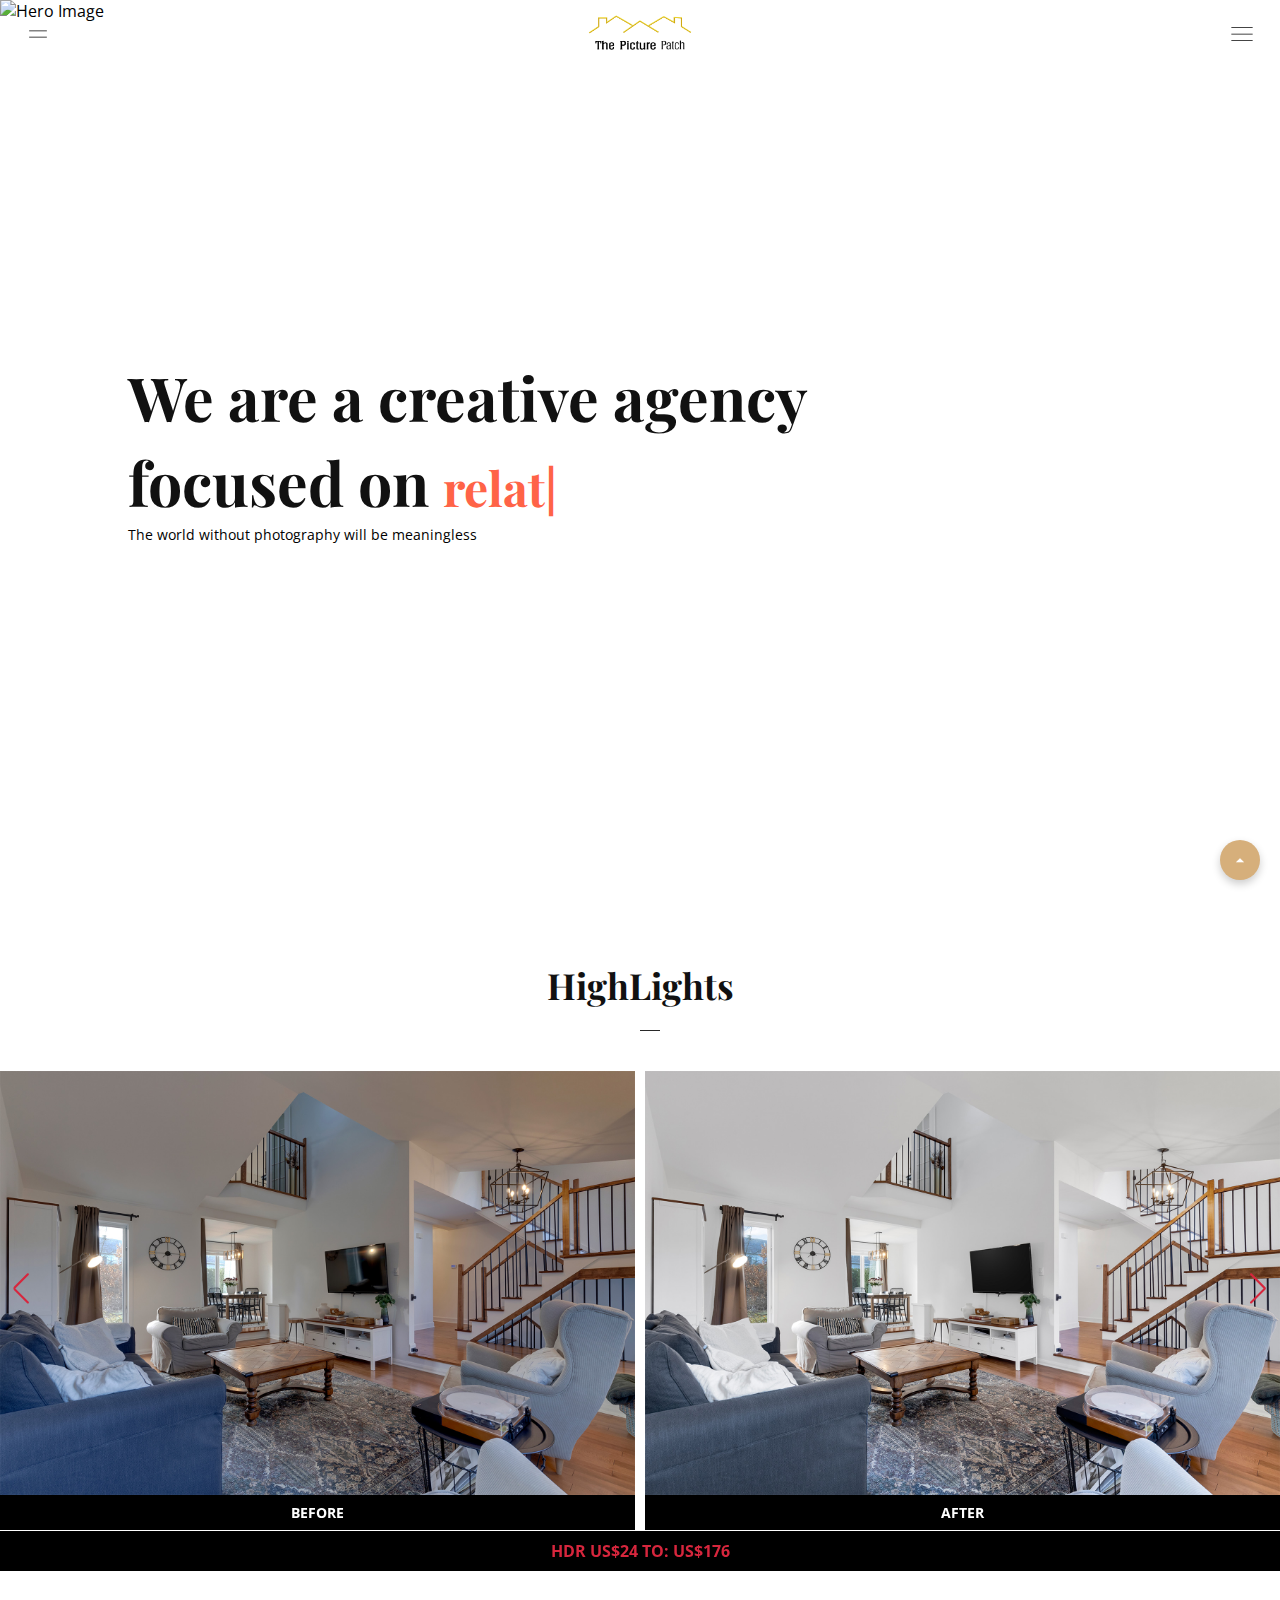
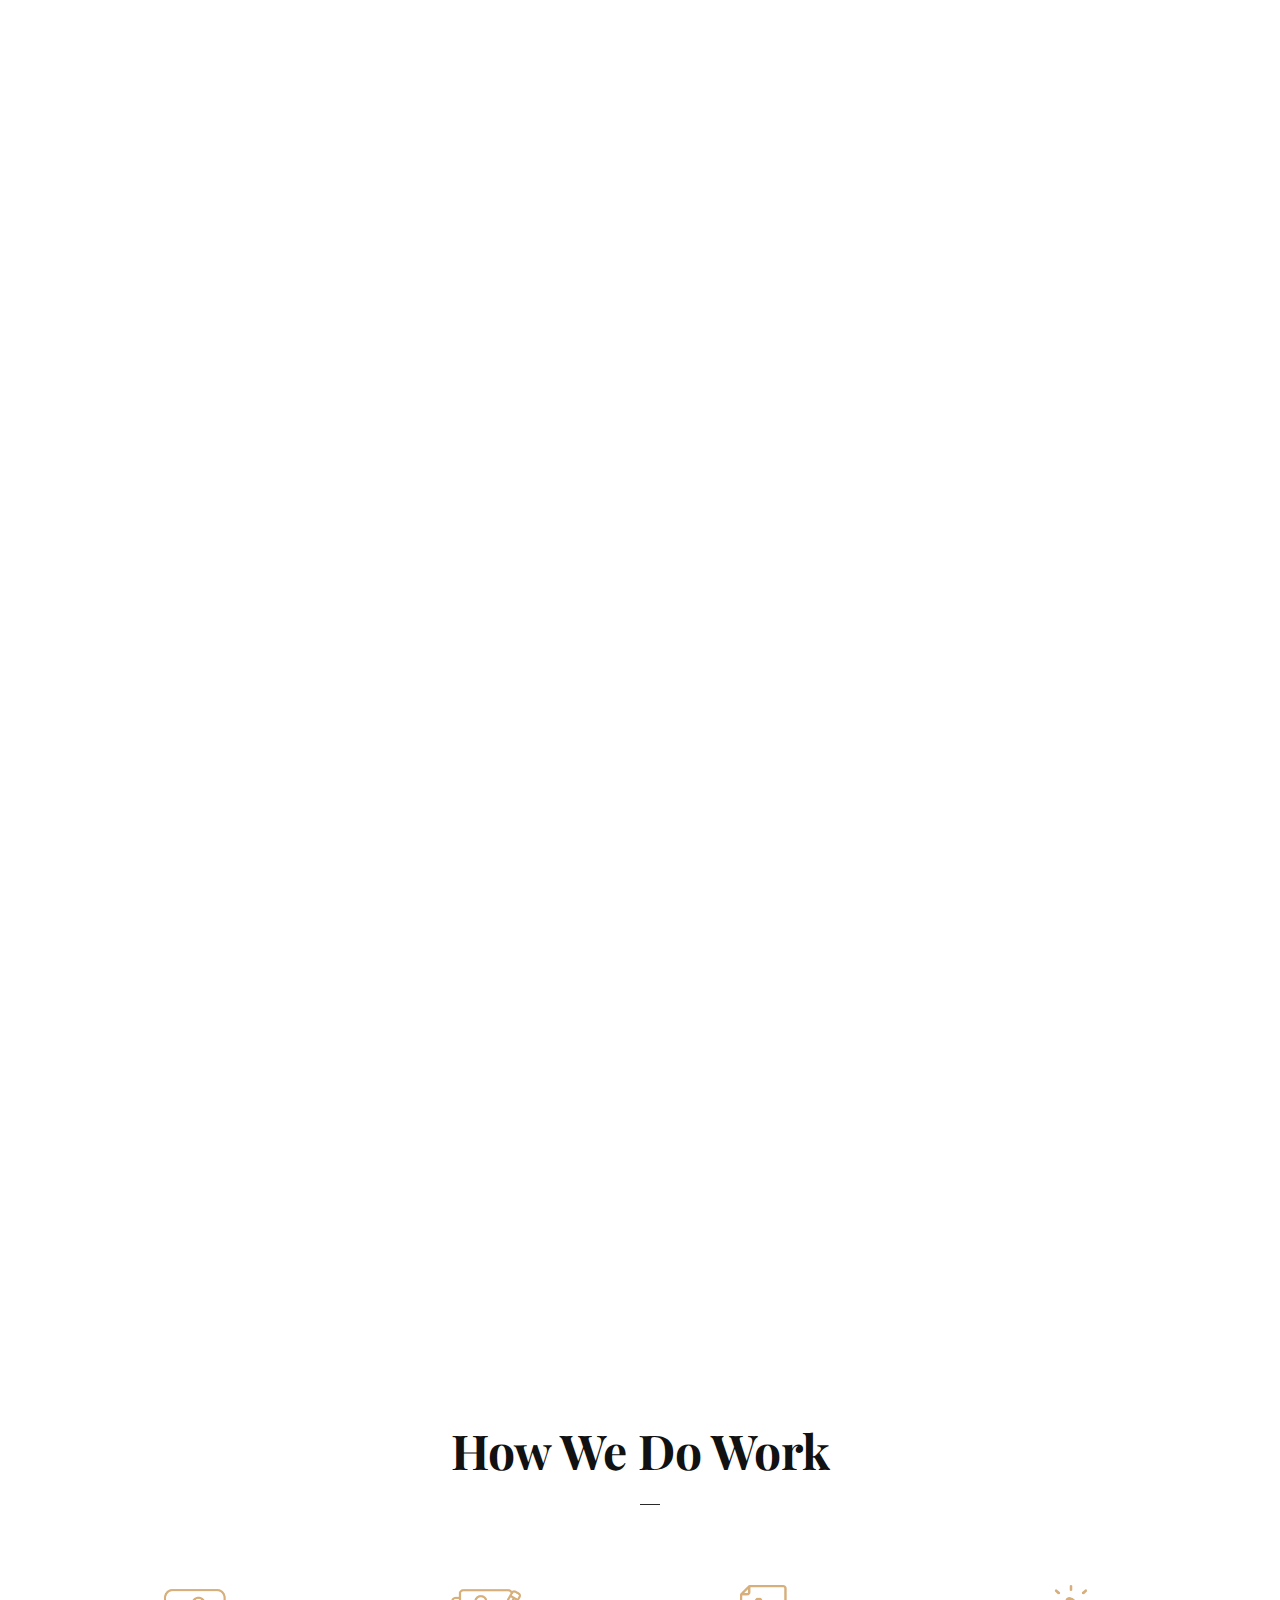
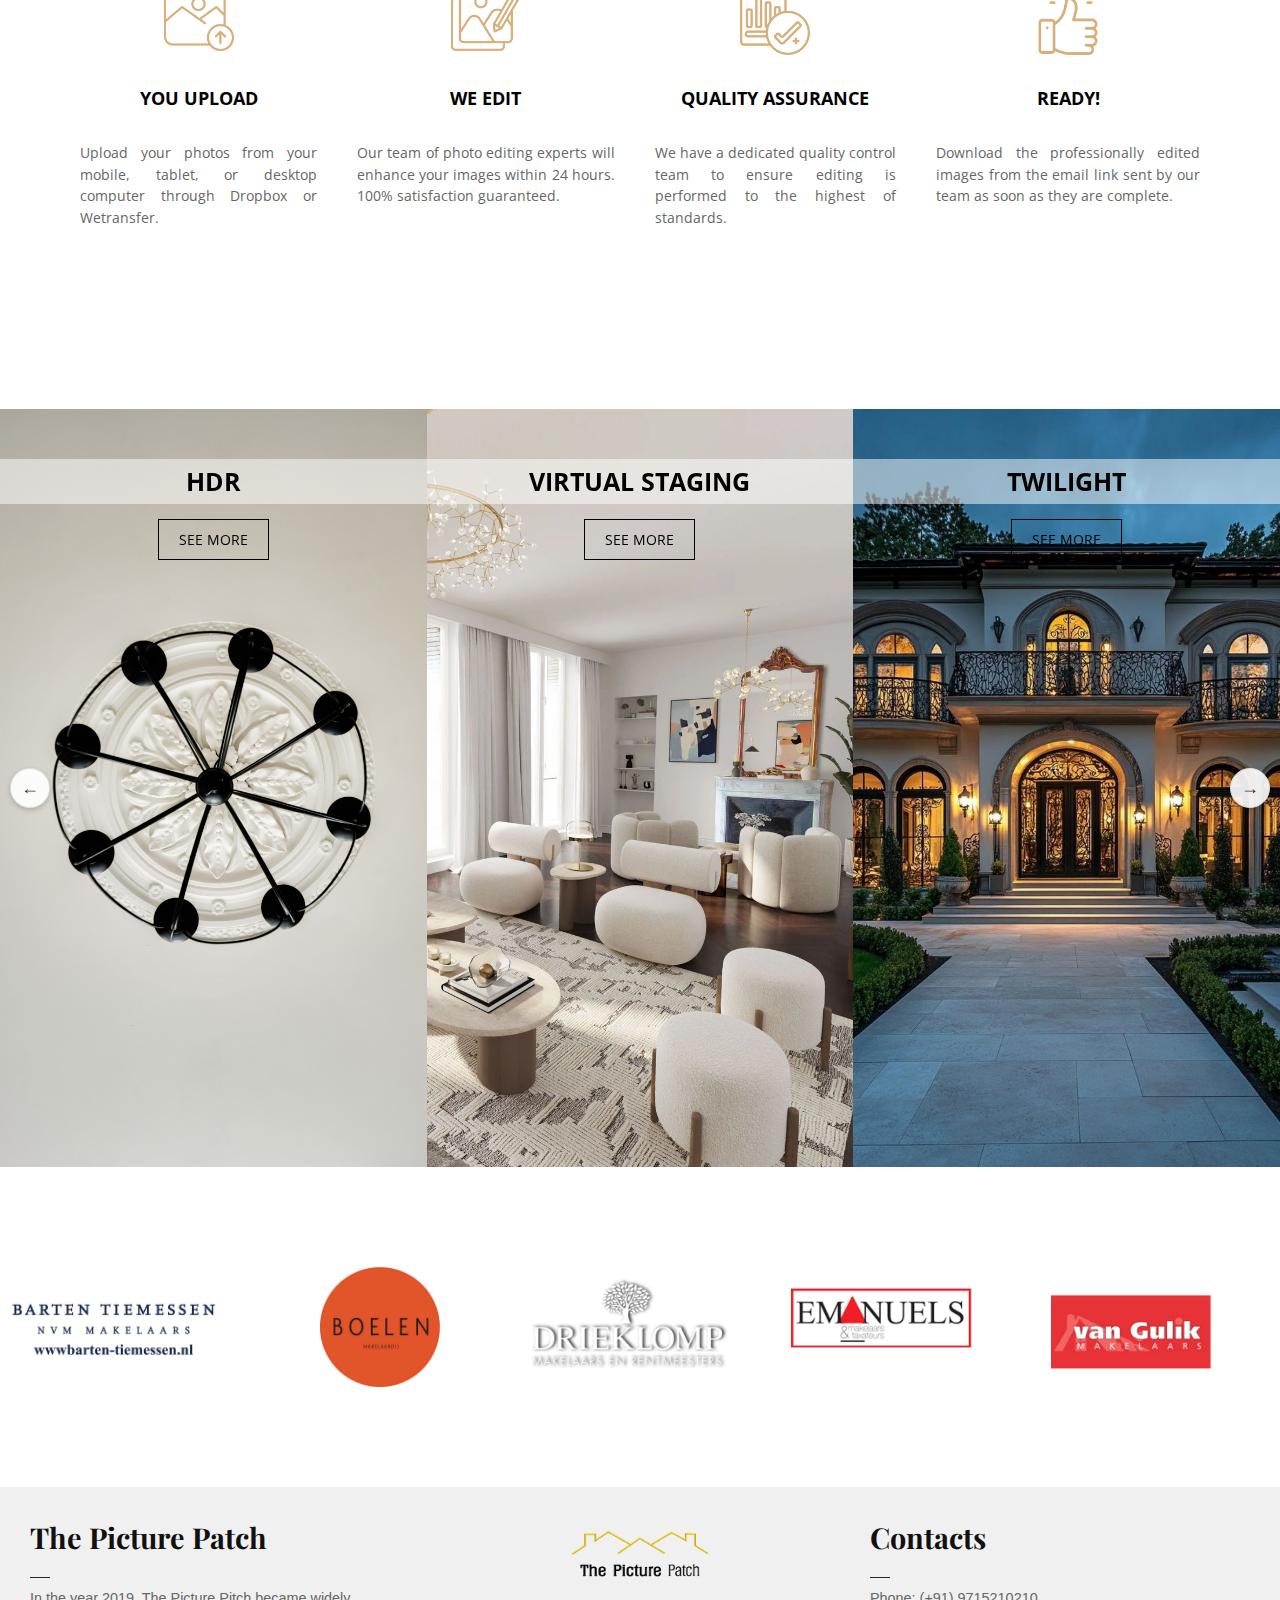
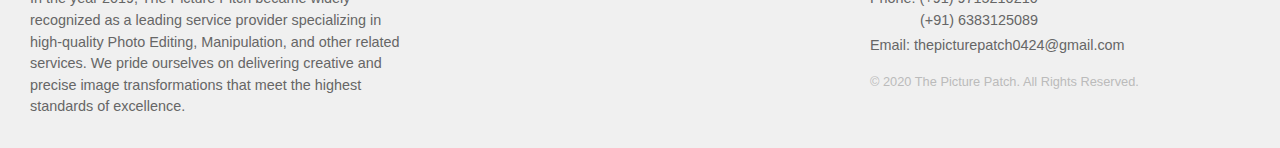
==== commit bcef38d1: "first commit" ====
--- a/index.html
+++ b/index.html
@@ -199,10 +199,10 @@
     <section class="we-are fade-in">
         <div class="we-are-content">
             <div class="we-are-first fade-in">
-                <img class="img-box-sh" src="assets/we-re.jpg" alt="Team Image">
+                <img class="img-box-sh" src="assets/Thumbnail/we-re.jpg" alt="Team Image">
             </div>
             <div class="we-are-second">
-                <h1 class="head-ing">We Are DotPic</h1>
+                <h1 class="head-ing">We Are The Picture Patch</h1>
                 <p style="line-height: 30px !important;">Incepted in the year 2019, The Picture Patch (P) Ltd. is widely
                     known amongst the recognized service
                     provider of highest quality Photo Editing Services, Manipulation Services, etc.</p>
@@ -248,7 +248,7 @@
                     <div class="swiper-wrapper">
                         <div class="swiper-slide">
                             <p class="wrp-ad">
-                                Dotpic is the leading online hub for all things digital. Our global team of professional
+                                The Picture Patch is the leading online hub for all things digital. Our global team of professional
                                 editing experts is ready to transform your photos into eye-catching professional images.
                             </p>
                             <div class="abt-in">
@@ -288,7 +288,7 @@
                             <p class="wrp-ad">
                                 Are you in the residential or commercial real estate industry and need high-quality
                                 images to showcase your listings? Or are you in the retail industry and want clean and
-                                professional images to display your products? Dotpic will work with your images to get
+                                professional images to display your products? The Picture Patch will work with your images to get
                                 you the best results to meet your needs but stand out from your competitors.
                             </p>
                             <div class="abt-in">
@@ -317,7 +317,7 @@
 
             <!-- Right Image -->
             <div class="we-are-first fade-in">
-                <img class="img-box-sh" src="assets/we-re-1.jpg" alt="Professional Woman at Laptop">
+                <img class="img-box-sh" src="assets/Thumbnail/we-re-1.jpg" alt="Professional Woman at Laptop">
             </div>
         </div>
     </section>
@@ -543,7 +543,7 @@
                 </p>
             </div>
             <div class="foot-f logo-container">
-                <img src="assets/logo.png" alt="DotPic Infotech Logo" class="footer-logo">
+                <img src="assets/TPP Logo.png" alt="The Picture Patch Logo" class="footer-logo">
             </div>
             <div class="foot-f">
                 <h3 class="foot-hed head-ingg">Contacts</h3>
@@ -559,76 +559,6 @@
             </div>
         </div>
     </footer>
-    
-
-
-
-    <!-- <footer>
-        <div class="footer-container">
-            <div class="footer-column">
-                <h3 class="foot-fis">DotPic Infotech</h3>
-                <p>
-                    Incepted in the year 2013, DotPic Infotech(P) Ltd. is widely known
-                    amongst the recognized service providers of the highest quality
-                    Photo Editing Services, Manipulation Services, etc.
-                </p>
-            </div>
-            <div class="footer-columnn">
-                <h3 class="head-ing foot-hed">Latest Photos</h3>
-                <div class="photo-galleryy">
-                    <img src="assets/4.JPG" alt="Photo 1">
-                    <img src="assets/4.JPG" alt="Photo 2">
-                    <img src="assets/4.JPG" alt="Photo 3">
-                    <img src="assets/4.JPG" alt="Photo 4">
-                </div>
-            </div>
-            <div class="footer-columnnn">
-                <h3 class="head-ing foot-hed">Contacts</h3>
-                <div class="foot-num">
-                    <div>
-                        <span>Phone: </span>7305137521
-
-                    </div>
-                    <div class="num-foo">7305137521</div>
-                    <div class="num-foo">7305137521</div>
-                </div>
-                <div class="nu-foot-m">
-                    <span>Email:</span>kvetri137@gmail.com
-
-                </div>
-                <p class="cop-right">&copy; 2020 DotPic Infotech. All Rights Reserved.</p>
-            </div>
-            <div class="foot-fit">
-
-                <div class="footer-colmn">
-                    <h3 class="head-ing foot-hed">Latest Photos</h3>
-                    <div class="photo-galleryy">
-                        <img src="assets/4.JPG" alt="Photo 1">
-                        <img src="assets/4.JPG" alt="Photo 2">
-                        <img src="assets/4.JPG" alt="Photo 3">
-                        <img src="assets/4.JPG" alt="Photo 4">
-                    </div>
-                </div>
-
-                <div class="footer-colmnn">
-                    <h3 class="head-ing foot-hed">Contacts</h3>
-                    <div class="foot-num">
-                        <div>
-                            <span>Phone: </span>
-                            7305137521
-                        </div>
-                        <div class="num-foo">7305137521</div>
-                        <div class="num-foo">7305137521</div>
-                    </div>
-                    <div class="foot-num nu-foot-m">
-                        <span>Email:</span>
-                        kvetri137@gmail.com
-                    </div>
-                    <p class="cop-right">&copy; 2020 DotPic Infotech. All Rights Reserved.</p>
-                </div>
-            </div>
-        </div>
-    </footer> -->
 
 
 
--- a/modules/css/aboutus.css
+++ b/modules/css/aboutus.css
@@ -167,12 +167,16 @@
   }
   
   .about-review blockquote {
-    font-size: 1.5rem;
-    font-style: italic;
+    
     margin: 40px 0; /* Adds space around the quote text */
     color: #555;
     line-height: 1.6; /* Improves readability */
     position: relative; 
+  }
+  .about-review blockquote p{
+    font-size: 1.1rem;
+    line-height: 2;
+    /* font-style: italic; */
   }
   
   .about-author {
@@ -315,6 +319,9 @@
   .about-image img:first-child {
     display: block; /* Show 1.JPG */
   }
+  /* .about-review blockquote p{
+    text-align: justify;
+  } */
 
   .about-image img:last-child {
     display: none; /* Hide 3.JPG */
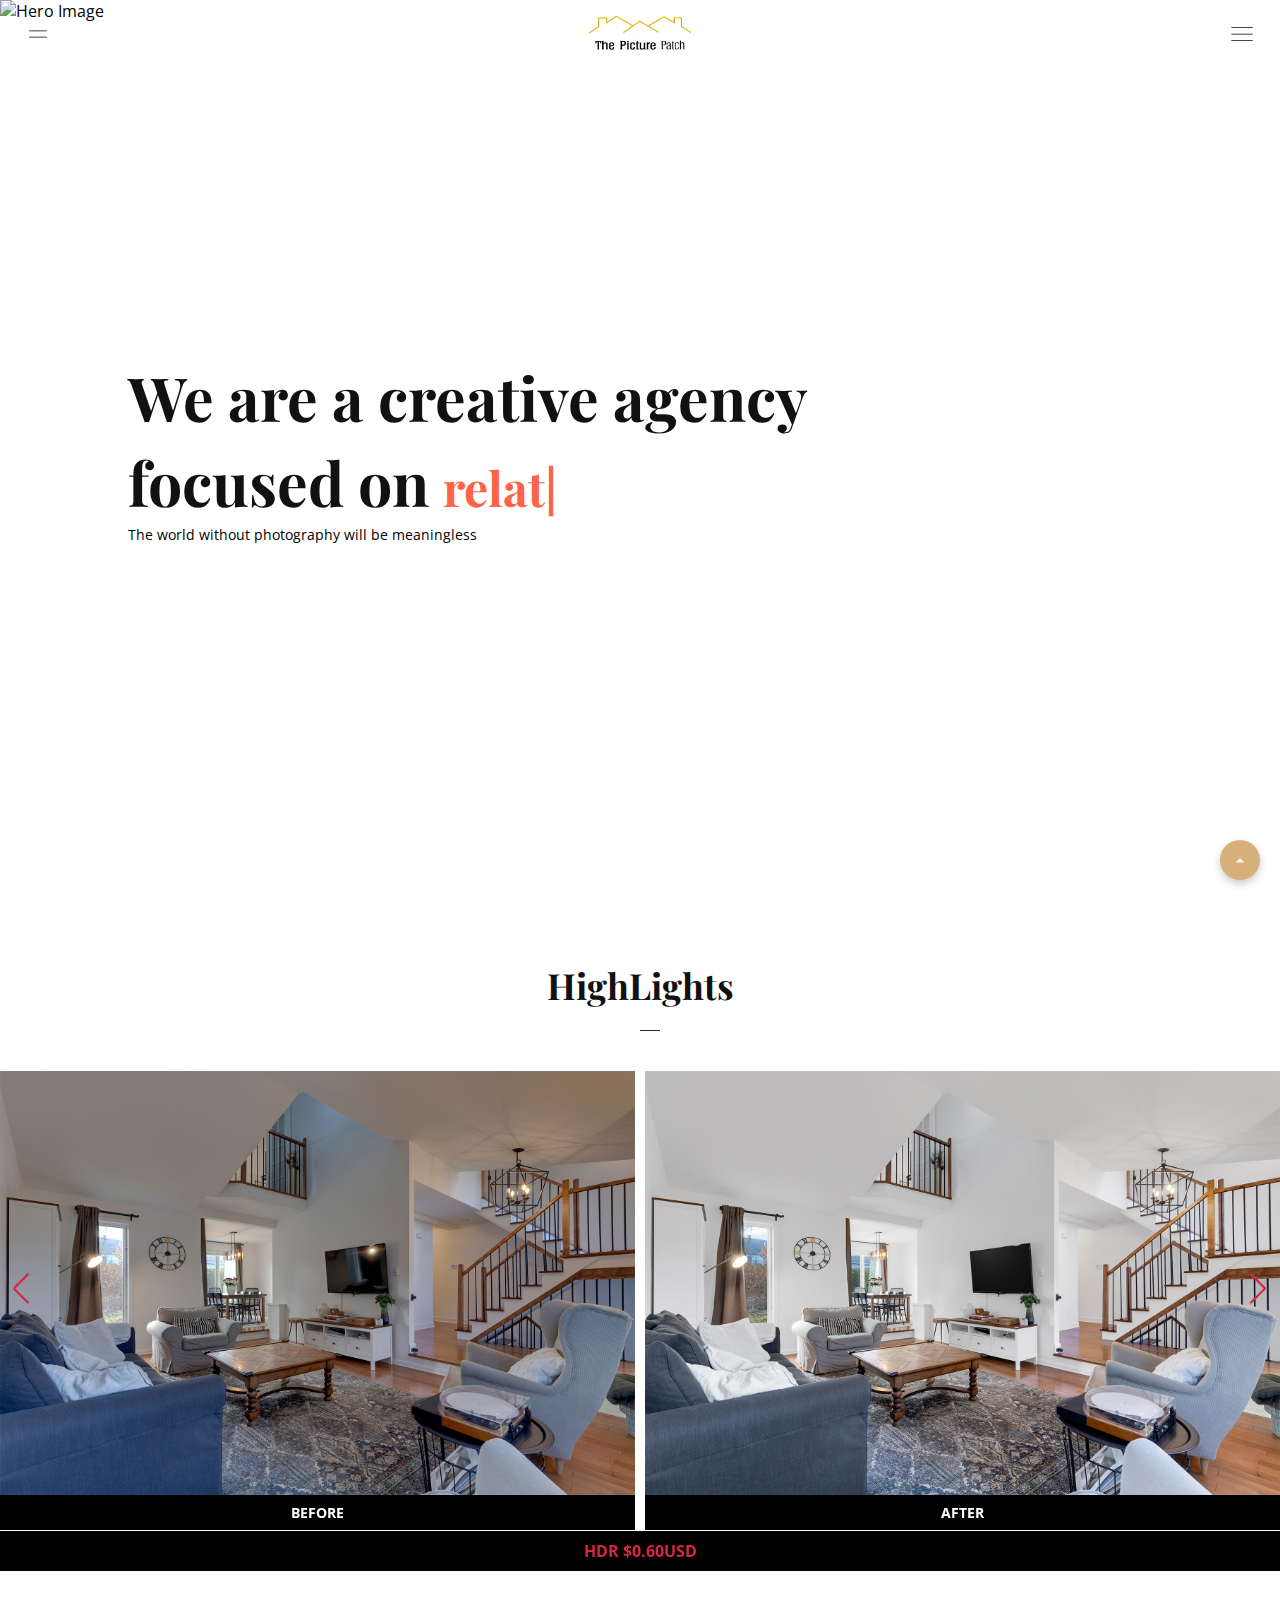
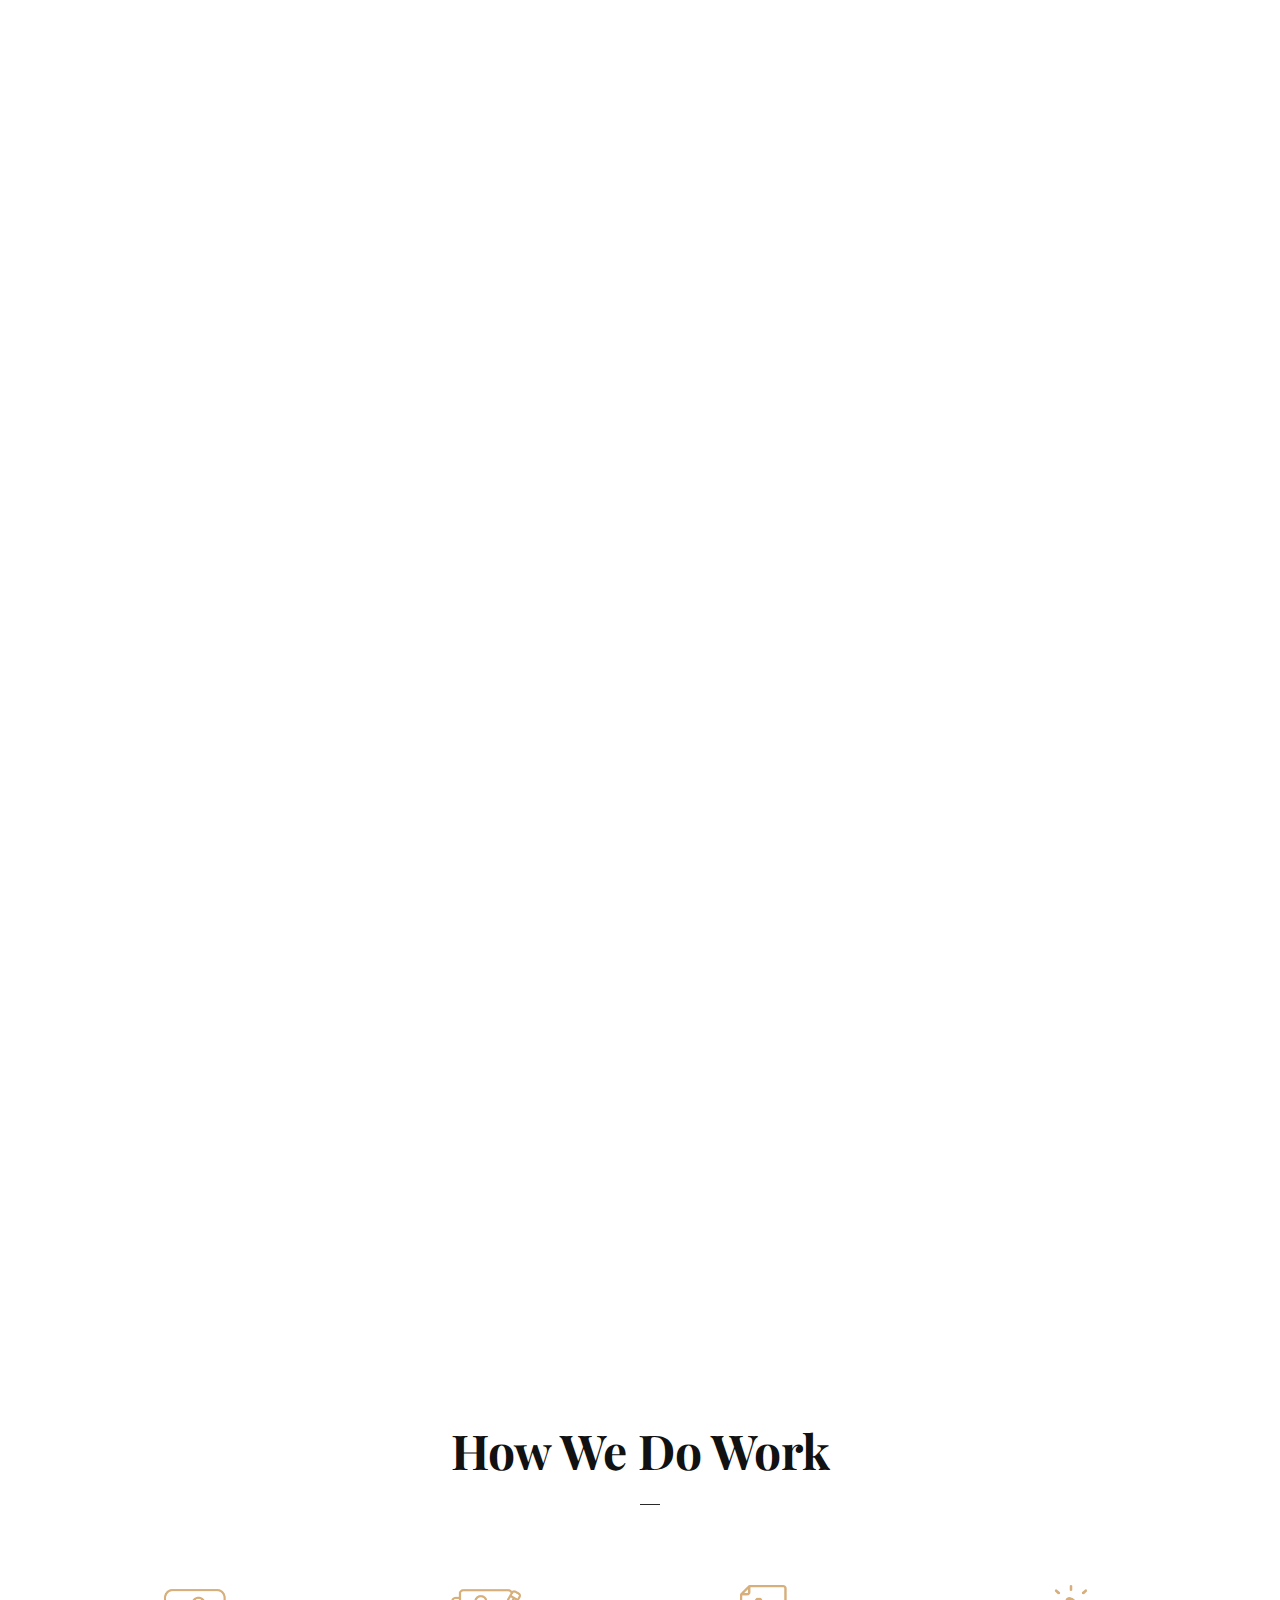
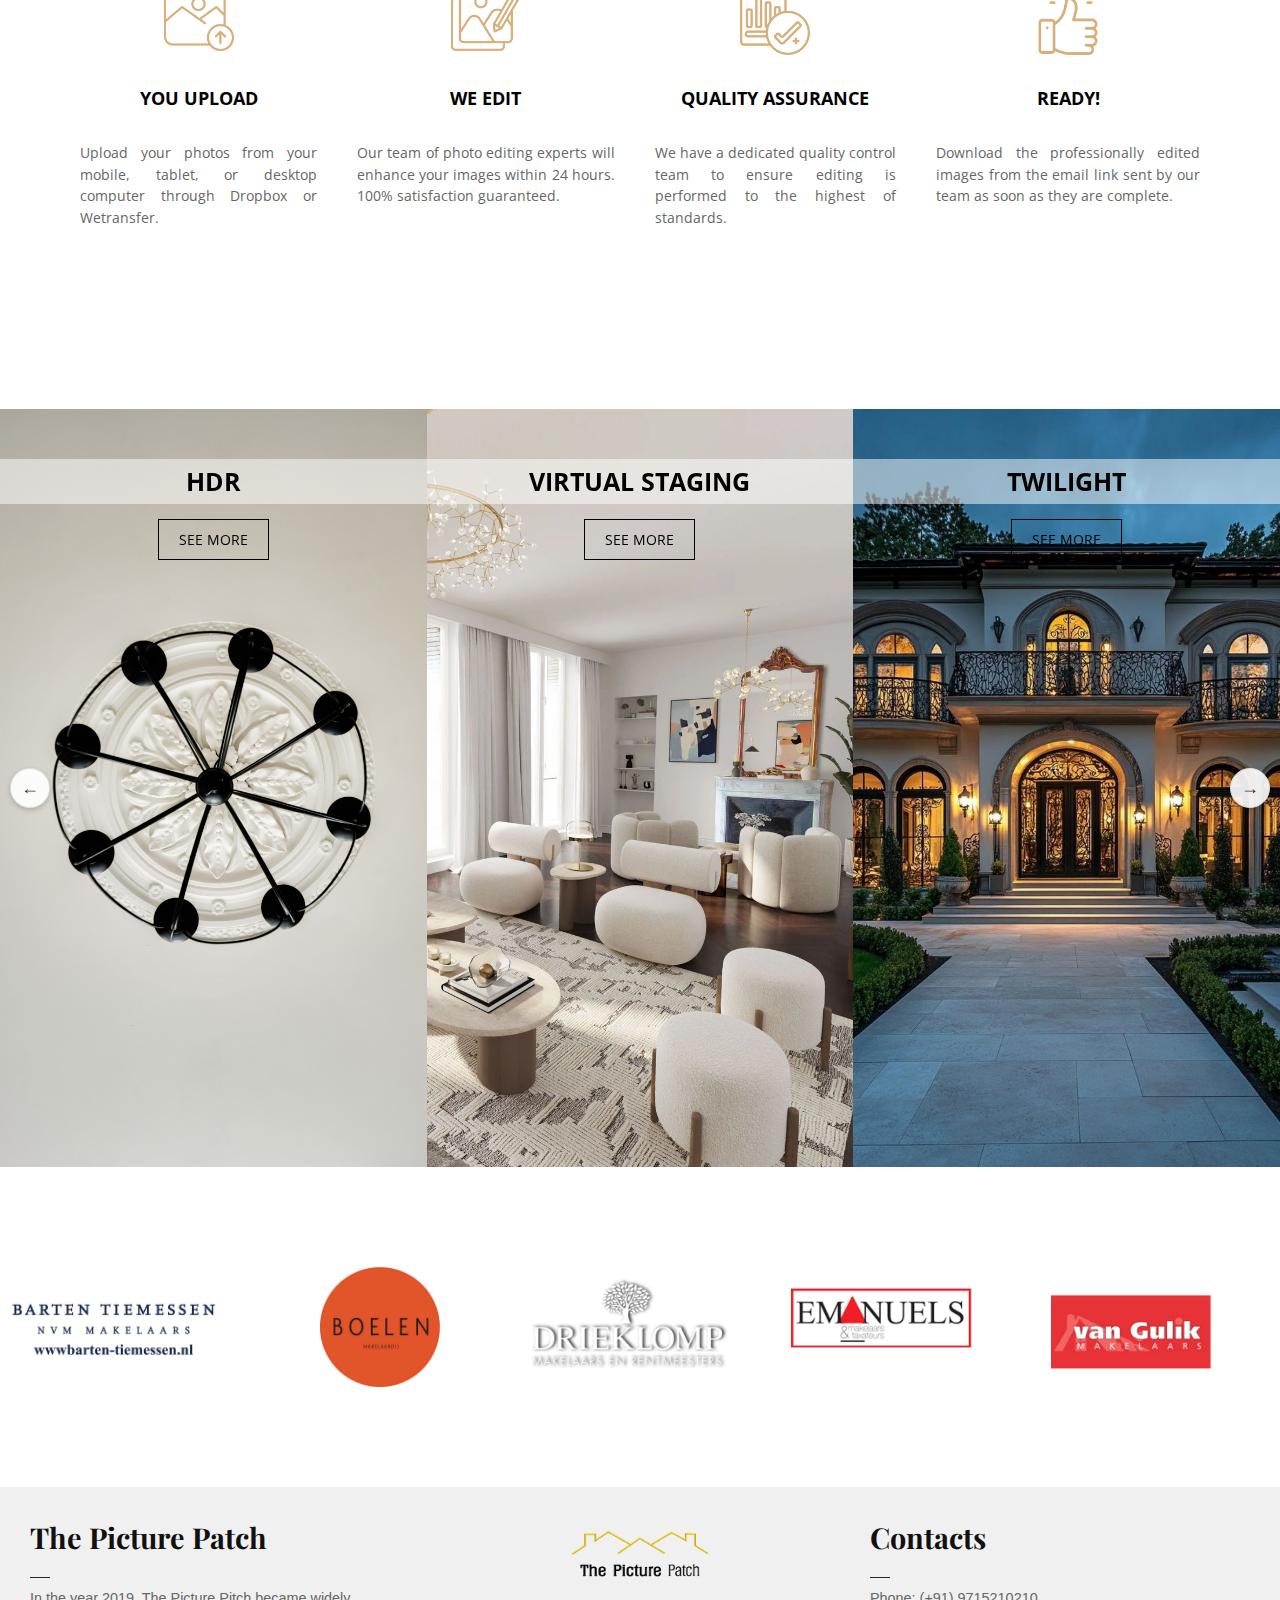
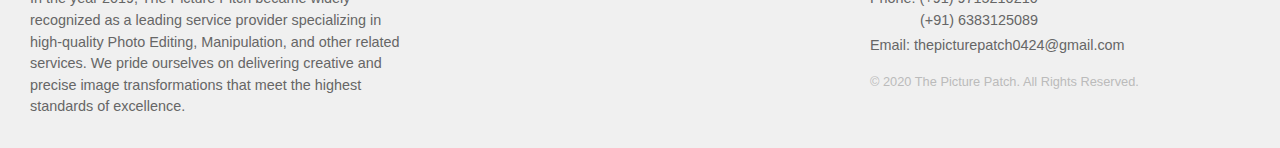
==== commit 5fdbe3fc: "first commit" ====
--- a/index.html
+++ b/index.html
@@ -18,6 +18,7 @@
 </head>
 
 <body>
+    <!-- Header Sectoin -->
     <header class="header-sec">
 
         <div class="header-content">
@@ -50,7 +51,10 @@
             <div class="quote-side">
 
                 <h1 class="head-ing">The Picture Patch</h1>
-                <p style="text-align: justify;">In the year 2019, The Picture Pitch became widely recognized as a leading service provider specializing in high-quality Photo Editing, Manipulation, and other related services. We pride ourselves on delivering creative and precise image transformations that meet the highest standards of excellence. ​</p>
+                <p style="text-align: justify;">In the year 2019, The Picture Pitch became widely recognized as a
+                    leading service provider specializing in high-quality Photo Editing, Manipulation, and other related
+                    services. We pride ourselves on delivering creative and precise image transformations that meet the
+                    highest standards of excellence. ​</p>
 
             </div>
 
@@ -58,10 +62,14 @@
                 <h3 class="head-ing">Latest Photos</h3>
                 <div class="photo-gallery">
                     <a href="gallery.html?category=hdr"><img src="assets/HDR/DY4A4216-l.jpg" alt="Photo 1"></a>
-                    <a href="gallery.html?category=twilight"><img src="assets/Twilight/DY4A8001-l.jpg" alt="Photo 2"></a>
-                    <a href="gallery.html?category=virtual-staging"><img src="assets/Virtual Staging/DY4A9565-1-l.jpg" alt="Photo 3"></a>
-                    <a href="gallery.html?category=virtual-renovation"><img src="assets/Virtual Renovation/DY4A9580-1-L.jpg" alt="Photo 4"></a>
-                    <a href="gallery.html?category=item-removal"><img src="assets/Item Removal/IMG_0077-2-l.jpg" alt="Photo 5"></a>
+                    <a href="gallery.html?category=twilight"><img src="assets/Twilight/DY4A8001-l.jpg"
+                            alt="Photo 2"></a>
+                    <a href="gallery.html?category=virtual-staging"><img src="assets/Virtual Staging/DY4A9565-1-l.jpg"
+                            alt="Photo 3"></a>
+                    <a href="gallery.html?category=virtual-renovation"><img
+                            src="assets/Virtual Renovation/DY4A9580-1-L.jpg" alt="Photo 4"></a>
+                    <a href="gallery.html?category=item-removal"><img src="assets/Item Removal/IMG_0077-2-l.jpg"
+                            alt="Photo 5"></a>
                     <!-- <a href=""><img src="assets/4.JPG" alt="Photo 6"></a> -->
                 </div>
             </div>
@@ -76,7 +84,8 @@
                     <span>Address:</span>Tamilnadu - India. <br>
                     <span class="ph-le">Phone:</span> (+91) 9715210210, <br>
                 <p class="phone-sec">(+91) 6383125089</p>
-                <span class="em-side">Email:</span> <a href="mailto:thepicturepatch0424@gmail.com">thepicturepatch0424@gmail.com</a>
+                <span class="em-side">Email:</span> <a
+                    href="mailto:thepicturepatch0424@gmail.com">thepicturepatch0424@gmail.com</a>
                 </p>
                 <a href="contact.html" class="contact-button">Get in Touch</a>
             </div>
@@ -112,7 +121,6 @@
 
     <div class="hero-section">
         <img class="hero-image" src="assets/IMG_9337-1.jpg" alt="Hero Image">
-        <!-- Typing Section -->
         <div class="typing-section">
             <h1 class="typing-text">
                 We are a creative agency focused on <span class="dynamic-text"></span>
@@ -124,77 +132,77 @@
     <div class="swiper imageSlider">
         <h1 class="hih-light abt-heading">HighLights</h1>
         <div class="swiper-wrapper">
-          <!-- Slide 1 -->
-          <div class="swiper-slide image-pair">
-            <div class="image-container awd-wa">
-              <img src="assets/HDR/IMG_0188.jpg" alt="Before" class="image-before">
-              <div class="image-label">
-                BEFORE
-              </div>
-            </div>
-            <div class="image-container awd-wa">
-              <img src="assets/HDR/IMG_0188-1.jpg" alt="After" class="image-after">
-              <div class="image-label">
-                AFTER
-              </div>
-            </div>
-            <!-- Pricing Text Centered Below the Images -->
-            <div class="pricing-text-container">
-              <p class="pricing-text">HDR US$24 TO: US$176</p>
-            </div>
-          </div>
-
-          <div class="swiper-slide image-pair">
-            <div class="image-container awd-wa">
-              <img src="assets/Virtual Staging/IMG_0255.jpg" alt="Before" class="image-before">
-              <div class="image-label">
-                BEFORE
-              </div>
-            </div>
-            <div class="image-container awd-wa">
-              <img src="assets/Virtual Staging/IMG_0255-1.jpg" alt="After" class="image-after">
-              <div class="image-label">
-                AFTER
-              </div>
-            </div>
-            <!-- Pricing Text Centered Below the Images -->
-            <div class="pricing-text-container">
-              <p class="pricing-text">VIRTUAL STAGING US$24 TO: US$176</p>
-            </div>
-          </div>
-          <div class="swiper-slide image-pair">
-            <div class="image-container awd-wa">
-              <img src="assets/Item Removal/IMG_0077.jpg" alt="Before" class="image-before">
-              <div class="image-label">
-                BEFORE
-              </div>
-            </div>
-            <div class="image-container awd-wa">
-              <img src="assets/Item Removal/IMG_0077-2.jpg" alt="After" class="image-after">
-              <div class="image-label">
-                AFTER
-              </div>
-            </div>
-            <!-- Pricing Text Centered Below the Images -->
-            <div class="pricing-text-container">
-              <p class="pricing-text">ITEM REMOVAL US$24 TO: US$176</p>
-            </div>
-          </div>
-          <!-- Add more slides as needed -->
-        </div>
-      
+
+            <div class="swiper-slide image-pair">
+                <div class="image-container awd-wa">
+                    <img src="assets/HDR/IMG_0188.jpg" alt="Before" class="image-before">
+                    <div class="image-label">
+                        BEFORE
+                    </div>
+                </div>
+                <div class="image-container awd-wa">
+                    <img src="assets/HDR/IMG_0188-1.jpg" alt="After" class="image-after">
+                    <div class="image-label">
+                        AFTER
+                    </div>
+                </div>
+
+                <div class="pricing-text-container">
+                    <p class="pricing-text">HDR $0.60USD</p>
+                </div>
+            </div>
+
+            <div class="swiper-slide image-pair">
+                <div class="image-container awd-wa">
+                    <img src="assets/Virtual Staging/IMG_0255.jpg" alt="Before" class="image-before">
+                    <div class="image-label">
+                        BEFORE
+                    </div>
+                </div>
+                <div class="image-container awd-wa">
+                    <img src="assets/Virtual Staging/IMG_0255-1.jpg" alt="After" class="image-after">
+                    <div class="image-label">
+                        AFTER
+                    </div>
+                </div>
+                <div class="pricing-text-container">
+                    <p class="pricing-text">VIRTUAL STAGING $15USD</p>
+                </div>
+            </div>
+
+            <div class="swiper-slide image-pair">
+                <div class="image-container awd-wa">
+                    <img src="assets/Item Removal/IMG_0077.jpg" alt="Before" class="image-before">
+                    <div class="image-label">
+                        BEFORE
+                    </div>
+                </div>
+                <div class="image-container awd-wa">
+                    <img src="assets/Item Removal/IMG_0077-2.jpg" alt="After" class="image-after">
+                    <div class="image-label">
+                        AFTER
+                    </div>
+                </div>
+                <div class="pricing-text-container">
+                    <p class="pricing-text">ITEM REMOVAL $2USD TO: $4USD</p>
+                </div>
+            </div>
+
+        </div>
+
         <!-- Navigation Buttons -->
         <div class="swiper-button-next swiper-button-nextt"></div>
         <div class="swiper-button-prev swiper-button-prevv"></div>
-      </div>
-      
-      
-      
-      
-      
-      
-
-
+    </div>
+
+
+
+
+
+
+
+
+    <!-- We're Picture Patch Section -->
 
     <section class="we-are fade-in">
         <div class="we-are-content">
@@ -241,14 +249,14 @@
 
     <section class="we-are fade-in">
         <div class="we-are-content">
-            <!-- Left Content Slider -->
             <div class="left-content">
                 <div class="swiper-container content-swiper">
                     <h1 class="head-ing">About Us</h1>
                     <div class="swiper-wrapper">
                         <div class="swiper-slide">
                             <p class="wrp-ad">
-                                The Picture Patch is the leading online hub for all things digital. Our global team of professional
+                                The Picture Patch is the leading online hub for all things digital. Our global team of
+                                professional
                                 editing experts is ready to transform your photos into eye-catching professional images.
                             </p>
                             <div class="abt-in">
@@ -288,7 +296,8 @@
                             <p class="wrp-ad">
                                 Are you in the residential or commercial real estate industry and need high-quality
                                 images to showcase your listings? Or are you in the retail industry and want clean and
-                                professional images to display your products? The Picture Patch will work with your images to get
+                                professional images to display your products? The Picture Patch will work with your
+                                images to get
                                 you the best results to meet your needs but stand out from your competitors.
                             </p>
                             <div class="abt-in">
@@ -371,8 +380,8 @@
                     <img src="assets/Portrait/HDR1.jpg" alt="HDR Image">
                     <div class="see-more">
                         <div class="text-tile">HDR</div>
-                   
-                    <a href="gallery.html?category=hdr">SEE MORE</a>
+
+                        <a href="gallery.html?category=hdr">SEE MORE</a>
                     </div>
                 </div>
                 <!-- Category: Virtual Staging -->
@@ -380,8 +389,8 @@
                     <img src="assets/Portrait/Virtual Staging.jpeg" alt="Virtual Staging Image">
                     <div class="see-more">
                         <div class="text-tile">virtual staging</div>
-                   
-                    <a href="gallery.html?category=virtual-staging" >SEE MORE</a>
+
+                        <a href="gallery.html?category=virtual-staging">SEE MORE</a>
                     </div>
                 </div>
                 <!-- Category: Twilight -->
@@ -389,8 +398,8 @@
                     <img src="assets/Portrait/Twilight.jpeg" alt="Twilight Image">
                     <div class="see-more">
                         <div class="text-tile">twilight</div>
-                   
-                    <a href="gallery.html?category=twilight">SEE MORE</a>
+
+                        <a href="gallery.html?category=twilight">SEE MORE</a>
                     </div>
                 </div>
                 <!-- Category: Item Removal -->
@@ -398,8 +407,8 @@
                     <img src="assets/Portrait/Item Removal.jpg" alt="Item Removal Image">
                     <div class="see-more">
                         <div class="text-tile">item removal</div>
-                   
-                    <a href="gallery.html?category=item-removal">SEE MORE</a>
+
+                        <a href="gallery.html?category=item-removal">SEE MORE</a>
                     </div>
                 </div>
                 <!-- Category: Virtual Renovation -->
@@ -407,22 +416,21 @@
                     <img src="assets/Portrait/Virtual Renovation.jpeg" alt="Virtual Renovation Image">
                     <div class="see-more">
                         <div class="text-tile">Virtual Renovation</div>
-                   
-                    <a href="gallery.html?category=virtual-renovation">SEE MORE</a>
-                    </div>
-                </div>
-            </div>
-            <!-- Unique Navigation Buttons -->
+
+                        <a href="gallery.html?category=virtual-renovation">SEE MORE</a>
+                    </div>
+                </div>
+            </div>
+            <!-- Navigation Buttons -->
             <div class="image-swiper-button-next">→</div>
             <div class="image-swiper-button-prev">←</div>
         </div>
     </div>
 
 
-
+    <!-- Clients Display Section -->
     <div class="logo-swiper">
         <div class="swiper-wrapper">
-            <!-- Swiper Slides -->
             <div class="swiper-slide">
                 <img src="assets/clients/abgaas.jpg" alt="Client 1 Logo">
             </div>
@@ -507,10 +515,9 @@
             <div class="swiper-slide">
                 <img src="assets/clients/VRrietveld.jpg" alt="Client 3 Logo">
             </div>
-            <!-- Add more slides as needed -->
-        </div>
-    </div>
-    
+        </div>
+    </div>
+
 
 
     <!-- Arrow Up/Down Button -->
@@ -520,9 +527,9 @@
 
     <!-- Social Icons -->
     <div id="social-icons" class="social-icons hidden">
-        <a href="https://instagram.com" target="_blank" class="icon instagram"><i
-                class="fa-brands fa-instagram"></i></a>
-        <a href="https://wa.me/7305137521?text=Recently%20I%20saw%20your%20website%20about%20your%20service.%20Let%20me%20know%20more%20about%20your%20services."
+        <a href="https://www.instagram.com/realestate__photo_editor?igsh=ZWJoam42OHo0b3Jl" target="_blank"
+            class="icon instagram"><i class="fa-brands fa-instagram"></i></a>
+        <a href="https://wa.me/9715210210?text=Recently%20I%20saw%20your%20website%20about%20your%20service.%20Let%20me%20know%20more%20about%20your%20services."
             target="_blank" class="icon whatsapp">
             <i class="fa-brands fa-whatsapp"></i>
         </a>
@@ -539,7 +546,10 @@
             <div class="foot-f">
                 <h3 class="foot-fis head-ingg">The Picture Patch</h3>
                 <p>
-                    In the year 2019, The Picture Pitch became widely recognized as a leading service provider specializing in high-quality Photo Editing, Manipulation, and other related services. We pride ourselves on delivering creative and precise image transformations that meet the highest standards of excellence.
+                    In the year 2019, The Picture Pitch became widely recognized as a leading service provider
+                    specializing in high-quality Photo Editing, Manipulation, and other related services. We pride
+                    ourselves on delivering creative and precise image transformations that meet the highest standards
+                    of excellence.
                 </p>
             </div>
             <div class="foot-f logo-container">
@@ -550,7 +560,7 @@
                 <div class="foot-num">
                     <div><span>Phone: </span>(+91) 9715210210</div>
                     <div class="mar-left-n">(+91) 6383125089</div>
-                   
+
                 </div>
                 <div class="foot-num">
                     <span>Email: </span><a href="mailto:thepicturepatch0424@gmail.com">thepicturepatch0424@gmail.com</a>
@@ -562,7 +572,7 @@
 
 
 
-
+    <!-- Scripts -->
     <script src="https://unpkg.com/swiper@8.4.7/swiper-bundle.min.js"></script>
     <script src="modules/js/slider.js"></script>
     <script src="modules/js/gallery.js"></script>
--- a/modules/css/aboutus.css
+++ b/modules/css/aboutus.css
@@ -1,66 +1,68 @@
 .fixed-header {
-    background: #f0f0f0 !important;
+  background: #f0f0f0 !important;
 }
 
 .abt-first-d {
-    padding: 100px 60px 60px 60px;
-    max-width: 1350px;
-    margin: 0 auto;
+  padding: 100px 60px 60px 60px;
+  max-width: 1350px;
+  margin: 0 auto;
 }
 
 .abt-heading {
-    font-weight: 700;
-    font-size: 36px;
-    text-align: center;
-}
-.abt-heading span{
-  color: #d6af7b; 
+  font-weight: 700;
+  font-size: 36px;
+  text-align: center;
+}
+
+.abt-heading span {
+  color: #d6af7b;
   margin-left: 5px;
   font-size: 36px;
 }
 
 .abt-heading::after {
-    content: '';
-    position: relative;
-    display: block;
-    width: 20px;
-    left: 50%;
-    height: 1px;
-    margin-top: 20px;
-    background: #292929;
+  content: '';
+  position: relative;
+  display: block;
+  width: 20px;
+  left: 50%;
+  height: 1px;
+  margin-top: 20px;
+  background: #292929;
 }
 
 .abt-in-us {
-    margin-top: 30px;
-    display: flex;
-    flex-direction: row; /* Default for larger screens */
-    gap: 30px;
+  margin-top: 30px;
+  display: flex;
+  flex-direction: row;
+  gap: 30px;
 }
 
 .abt-f-us p {
-    text-align: justify;
-    margin-bottom: 40px;
-    font-size: 14px;
-    line-height: 1.8;
-}
-/* Initial state for the animation */
-.slide-in-left, .slide-in-right {
-    opacity: 0;
-    transform: translateX(200px); /* Default to right */
-    transition: all 1s ease-in-out;
+  text-align: justify;
+  margin-bottom: 40px;
+  font-size: 14px;
+  line-height: 1.8;
+}
+
+.slide-in-left,
+.slide-in-right {
+  opacity: 0;
+  transform: translateX(200px);
+  transition: all 1s ease-in-out;
 }
 
 .slide-in-left {
-    transform: translateX(-200px); /* Move from the left */
+  transform: translateX(-200px);
 }
 
 .slide-in-visible {
-    opacity: 1;
-    transform: translateX(0); /* Reset position */
-}
-
-
-/* Why Choose Us */
+  opacity: 1;
+  transform: translateX(0);
+}
+
+
+
 .why-we-use {
   padding: 0 60px 60px 60px;
   max-width: 1350px;
@@ -78,15 +80,15 @@
 .why-we-content {
   display: flex;
   flex-direction: column;
-  gap: 30px; /* Add space between rows */
-  align-items: center; /* Center align the rows */
+  gap: 30px;
+  align-items: center;
 }
 
 .we-us-f {
   display: flex;
-  flex-wrap: wrap; /* Allow wrapping for smaller screens */
-  justify-content: center; /* Center align columns */
-  gap: 30px; /* Add space between items */
+  flex-wrap: wrap;
+  justify-content: center;
+  gap: 30px;
 }
 
 .we-us-f-in {
@@ -95,17 +97,17 @@
   align-items: center;
   justify-content: center;
   gap: 20px;
-  max-width: 300px; /* Limit the width for consistency */
+  max-width: 300px;
 }
 
 .img-we-i {
   border: 2px solid #d6af7b;
   width: 120px;
-  height: 120px; /* Ensures a perfect circle */
+  height: 120px;
   display: flex;
   align-items: center;
   justify-content: center;
-  border-radius: 50%; /* Perfectly rounded */
+  border-radius: 50%;
   padding: 10px;
   box-sizing: border-box;
 }
@@ -130,216 +132,181 @@
 
 
 
-/* About us Swiper */
-  
-  .about-swiper {
-    display: flex;
-    width: 100%;
-    max-width: 1200px;
-    margin: 0 auto;
-    background-color: #f0f0f0;
-  }
-  
+
+
+.about-swiper {
+  display: flex;
+  width: 100%;
+  max-width: 1200px;
+  margin: 0 auto;
+  background-color: #f0f0f0;
+}
+
 .abt-swiper {
-  padding:0 60px 60px 60px;
-    opacity: 0;
-    transform: translateY(200px); 
-    transition: all 0.8s ease-out; 
-  }
-  
-  .abt-swiper.visible {
-    opacity: 1;
-    transform: translateY(0);
-  }
-  
-  .about-swiper-slide {
-    display: flex;
-    align-items: start;
-    justify-content: space-between;
-  }
-  
-  .about-review {
-    position: relative;
-    flex: 1;
-    padding: 20px;
-    text-align: center;
-    font-size: 1.2rem;
-  }
-  
-  .about-review blockquote {
-    
-    margin: 40px 0; /* Adds space around the quote text */
-    color: #555;
-    line-height: 1.6; /* Improves readability */
-    position: relative; 
-  }
-  .about-review blockquote p{
-    font-size: 1.1rem;
-    line-height: 2;
-    /* font-style: italic; */
-  }
-  
-  .about-author {
-    font-weight: bold;
-    color: #333;
-  }
-  .right-quote{
-    display: flex;
-    align-items: start;
-    justify-content: start;
-  }
-  .left-quote{
-    display: flex;
-    align-items: flex-end;
-    justify-content: end;
-  }
-  
-  .about-image {
-    flex: 1;
-    text-align: center;
-  }
-
-  
-  .about-image img {
-    max-width: 100%;
-  }
-
-  .about-review img{
-    max-width: 50px;
-  }
-  
-  .about-swiper-pagination {
-    margin-top: 20px;
-    right: 20px;
-  }
-
-  .swiper-pagination-bullets.swiper-pagination-horizontal{
-    display: flex;
-    flex-direction: column !important;
-    align-items: flex-start !important;
-    justify-content: center;
-    margin-left: 20px;
-    margin-bottom: 20px;
-    gap: 10px;
-} 
-.about-swiper-container{
-  margin-top: 30px;
-}
-/* .abt-swiper{
-  margin: 0 auto;
-  padding: 60px 0;
-  background-color: blanchedalmond;
-}
-
-
-.swiper-slide {
-  display: flex;
-  flex-direction: column;
-  justify-content: center;
-  align-items: center;
-  background: #f0f0f0;
-  min-height: 400px;
-  box-shadow: 0 4px 10px rgba(0, 0, 0, 0.1);
-  text-align: center;
-  opacity: 0.7;
-  transition: all 0.3s ease;
-}
-
-.swiper-slide-active {
-  background: #ffffff; 
-  transform: scale(1.2);
-  box-shadow: 0 6px 15px rgba(0, 0, 0, 0.3);
+  padding: 0 60px 60px 60px;
+  opacity: 0;
+  transform: translateY(200px);
+  transition: all 0.8s ease-out;
+}
+
+.abt-swiper.visible {
   opacity: 1;
-}
-
-
-.swiper-slide blockquote {
-  font-size: 1.5rem;
-  font-style: italic;
-  margin-bottom: 10px;
+  transform: translateY(0);
+}
+
+.about-swiper-slide {
+  display: flex;
+  align-items: start;
+  justify-content: space-between;
+}
+
+.about-review {
+  position: relative;
+  flex: 1;
+  padding: 20px;
+  text-align: center;
+  font-size: 1.2rem;
+}
+
+.about-review blockquote {
+
+  margin: 40px 0;
   color: #555;
-}
-
-.swiper-slide .testimonial-author {
+  line-height: 1.6;
+  position: relative;
+}
+
+.about-review blockquote p {
+  font-size: 1.1rem;
+  line-height: 2;
+
+}
+
+.about-author {
   font-weight: bold;
   color: #333;
 }
 
-.swiper-slide-active {
-  transform: scale(1.2);
-} */
-
-/* Default for larger screens (above 768px) */
+.right-quote {
+  display: flex;
+  align-items: start;
+  justify-content: start;
+}
+
+.left-quote {
+  display: flex;
+  align-items: flex-end;
+  justify-content: end;
+}
+
+.about-image {
+  flex: 1;
+  text-align: center;
+}
+
+
+.about-image img {
+  max-width: 100%;
+}
+
+.about-review img {
+  max-width: 50px;
+}
+
+.about-swiper-pagination {
+  margin-top: 20px;
+  right: 20px;
+}
+
+.swiper-pagination-bullets.swiper-pagination-horizontal {
+  display: flex;
+  flex-direction: column !important;
+  align-items: flex-start !important;
+  justify-content: center;
+  margin-left: 20px;
+  margin-bottom: 20px;
+  gap: 10px;
+}
+
+.about-swiper-container {
+  margin-top: 30px;
+}
+
+
+
 .about-image img:first-child {
-  display: none; /* Hide 1.JPG */
+  display: none;
 }
 
 .about-image img:last-child {
-  display: block; /* Show 3.JPG */
-}
-
-
-
-
-
-
-/* For screens below 768px */
+  display: block;
+}
+
+
+
+
+
+
+
 @media (max-width: 768px) {
 
   .why-we-use {
     padding: 20px;
-}
-
-.why-we-content {
-    gap: 20px; /* Adjust spacing for smaller screens */
-}
-
-.we-us-f {
-    flex-direction: column; /* Stack items vertically */
+  }
+
+  .why-we-content {
     gap: 20px;
-}
-
-.we-us-f-in {
-    width: 100%; /* Take full width for smaller screens */
+  }
+
+  .we-us-f {
+    flex-direction: column;
+    gap: 20px;
+  }
+
+  .we-us-f-in {
+    width: 100%;
     max-width: none;
-}
+  }
+
   .about-swiper-slide {
-    flex-direction: column; /* Stack content vertically */
-    align-items: center;   /* Center align the content */
-  }
+    flex-direction: column;
+    align-items: center;
+  }
+
   .abt-in-us {
     flex-direction: column;
-}
+  }
+
   .about-image {
     display: flex;
-    flex-direction: column; /* Stack images vertically */
+    flex-direction: column;
     padding: 10px;
   }
 
   .about-image img:first-child {
-    display: block; /* Show 1.JPG */
-  }
-  /* .about-review blockquote p{
-    text-align: justify;
-  } */
+    display: block;
+  }
+
 
   .about-image img:last-child {
-    display: none; /* Hide 3.JPG */
+    display: none;
   }
 
   .about-review {
     padding: 10px;
-    text-align: center; /* Center-align text for better visuals */
+    text-align: center;
   }
 }
 
 @media (max-width: 500px) {
-    .abt-first-d {
-        padding:30px 10px;
-        padding-top: 100px;
-    }
-    .why-we-use, .abt-swiper{
-        padding: 30px 10px;
-    }
-    
+  .abt-first-d {
+    padding: 30px 10px;
+    padding-top: 100px;
+  }
+
+  .why-we-use,
+  .abt-swiper {
+    padding: 30px 10px;
+  }
+
 }--- a/modules/css/main.css
+++ b/modules/css/main.css
@@ -1,20 +1,27 @@
-/* Reset */
 @import url('https://fonts.googleapis.com/css2?family=Open+Sans:wght@300;400;600&family=Playfair+Display:wght@400;700&display=swap');
+
 * {
     padding: 0;
     margin: 0;
-    box-sizing: border-box;  
-    line-height: 1.4; 
+    box-sizing: border-box;
+    line-height: 1.4;
     -webkit-tap-highlight-color: transparent;
 }
-body p{
+
+body p {
     color: #666;
 }
-body{
+
+body {
     font-family: 'Open Sans', sans-serif;
 }
 
-h1, h2, h3, h4, h5, h6 {
+h1,
+h2,
+h3,
+h4,
+h5,
+h6 {
     font-family: 'Playfair Display', serif !important;
     color: #111 !important;
 }
@@ -22,8 +29,9 @@
 .material-symbols-outlined {
     font-variation-settings: 'FILL' 0, 'wght' 100, 'GRAD' 0, 'opsz' 20;
 }
+
 body {
-    overflow-x: hidden;  /* Prevent horizontal scrolling */
+    overflow-x: hidden;
 }
 
 .fjalla-one-regular {
@@ -32,45 +40,46 @@
     font-size: 1.2rem;
     font-style: normal;
     color: #000 !important;
-    
-  }
-  .logo-aw a{
+
+}
+
+.logo-aw a {
     text-decoration: none;
-  }
-  
-  
+}
+
+
 
 .header-sec {
     width: 100%;
-    padding:5px 20px;
+    padding: 5px 20px;
     position: fixed;
     z-index: 100;
     top: 0;
     transition: transform 0.5s ease, opacity 0.5s ease, background-color 0.5s ease;
     box-shadow: 0 2px 10px rgba(0, 0, 0, 0.1);
-    background-color: white; /* Default background color */
+    background-color: white;
     opacity: 1;
 }
 
 .header-sec.transparent {
-    background-color: transparent; /* Make background transparent */
-    box-shadow: none; /* Remove shadow when transparent */
+    background-color: transparent;
+    box-shadow: none;
 }
 
 .header-sec.hide {
-    transform: translateY(-100%); /* Move header out of view */
-    opacity: 0; /* Fade out */
+    transform: translateY(-100%);
+    opacity: 0;
 }
 
 .header-sec.show {
-    transform: translateY(0); /* Bring header into view */
-    opacity: 1; /* Fade in */
+    transform: translateY(0);
+    opacity: 1;
 }
 
 
 .header-sec.scrolled {
     background-color: white;
-    box-shadow:0px 0px 20px 0px #00000078;
+    box-shadow: 0px 0px 20px 0px #00000078;
     transition: background-color 0.3s, box-shadow 0.3s;
 }
 
@@ -85,7 +94,7 @@
     width: 150px;
 }
 
-/* General Sidebar Styling (No Change) */
+
 .left-bar-sec {
     position: fixed;
     left: -100%;
@@ -102,41 +111,42 @@
 
 .left-bar-sec::-webkit-scrollbar {
     display: none;
-  }
-  
-  /* Hide scrollbar for IE, Edge and Firefox */
-  .left-bar-sec {
-    -ms-overflow-style: none;  /* IE and Edge */
-    scrollbar-width: none;  /* Firefox */
-  }
-
-/* Sidebar Active State */
+}
+
+
+.left-bar-sec {
+    -ms-overflow-style: none;
+    scrollbar-width: none;
+}
+
+
 .left-bar-sec.active {
     left: 0;
 }
 
-/* Close Button */
-/* Close Button (Fixed at the Top of Sidebar) */
+
+
 .lef-bar-close {
-    position: sticky; /* Keeps it fixed within the sidebar */
-    top: 0;           /* Sticks to the top of the sidebar */
-    z-index: 10;      /* Ensures it stays above other elements */
-    background-color: #eee; /* Same as sidebar header background */
+    position: sticky;
+    top: 0;
+    z-index: 10;
+    background-color: #eee;
     padding: 15px 30px;
     text-align: start;
-    border-bottom: 1px solid rgba(255, 255, 255, 0.2); /* Optional: Divider for aesthetics */
+    border-bottom: 1px solid rgba(255, 255, 255, 0.2);
 }
 
 .lef-bar-close .close-icon {
     font-size: 38px;
     cursor: pointer;
 }
-.quote-side p{
+
+.quote-side p {
     margin-top: 30px;
 }
 
 
-/* Sidebar Content */
+
 .content-leftbar {
     padding: 20px 40px;
     color: black;
@@ -144,22 +154,23 @@
 }
 
 
-/* Latest Photos Section */
-.latest-photos{
+
+.latest-photos {
     margin-top: 20px;
-} 
+}
+
 .latest-photos h3 {
     font-size: 30px;
     font-weight: 700;
     margin-bottom: 10px;
-    color: black; /* Golden text */
+    color: black;
 }
 
 .photo-gallery {
-  
+
     display: grid !important;
-    grid-template-columns: repeat(3, 1fr) !important; /* Two photos per row */
-    gap:0 10px;
+    grid-template-columns: repeat(3, 1fr) !important;
+    gap: 0 10px;
 }
 
 .photo-gallery img {
@@ -171,12 +182,12 @@
 }
 
 .photo-gallery img:hover {
-    transform: scale(1.05); /* Slight zoom */
-    box-shadow: 0 4px 8px rgba(0, 0, 0, 0.6); /* Add a stronger shadow */
-    filter: brightness(0.9); /* Slightly darken the image */
-}
-
-/* Divider */
+    transform: scale(1.05);
+    box-shadow: 0 4px 8px rgba(0, 0, 0, 0.6);
+    filter: brightness(0.9);
+}
+
+
 .divider {
     margin: 20px 0;
     border: 0;
@@ -185,31 +196,36 @@
     opacity: 0.5;
 }
 
-/* Contact Section */
+
 .contact-section h3 {
     font-size: 30px;
     margin-bottom: 10px;
-    color: black; /* Golden text */
-}
-.contact-section p span{
+    color: black;
+}
+
+.contact-section p span {
     font-weight: 700;
     color: black;
     margin-right: 10px;
     font-size: 16px;
 }
-.ph-le{
+
+.ph-le {
     margin-right: 21px !important;
 }
-.phone-sec{
+
+.phone-sec {
     margin-left: 80px !important;
     margin-top: -15px !important;
 }
-.em-side{
+
+.em-side {
     margin-right: 25px;
     font-size: 16px;
     font-weight: 700;
     margin-top: -25px;
 }
+
 .contact-section p {
     font-size: 14px;
     line-height: 1.6;
@@ -218,7 +234,7 @@
 
 
 .contact-section a {
-    color:#666; /* Golden link */
+    color: #666;
     text-decoration: none;
     font-size: 14px;
 }
@@ -227,56 +243,57 @@
 .contact-button {
     text-decoration: none;
     background-color: transparent;
-    padding: 10px 20px; /* Adds some horizontal padding */
+    padding: 10px 20px;
     font-size: 16px;
     border: 1px solid black;
     cursor: pointer;
     transition: background-color 0.3s ease, transform 0.2s ease;
-    display: block; /* Makes the button a block element */
-    margin: 0 auto; /* Centers the block element horizontally */
-    width: fit-content; /* Adjusts button size to content */
+    display: block;
+    margin: 0 auto;
+    width: fit-content;
 }
 
 .contact-button:hover {
-    background-color: #000; /* Background turns black */
+    background-color: #000;
     color: #fff;
 }
+
 .cop-right-side {
     display: block;
-    padding: 30px 0; /* Adjust padding as needed */
+    padding: 30px 0;
     position: sticky;
-    background-color: #eee; /* Fix it to the viewport */
-    bottom: 0; /* Place it at the bottom of the viewport */
-    left: 0; /* Align it to the left of the viewport */ /* Make it span the full width */ /* Add background color (optional) */ /* Add text color (optional) */
-    text-align: center; /* Center align the text */
-    font-size: 12px; /* Adjust font size if needed */
-    z-index: 1000; /* Ensure it stays on top of other elements */
-}
-
-
-
-/* Menu Icon (Right) */
+    background-color: #eee;
+    bottom: 0;
+    left: 0;
+    text-align: center;
+    font-size: 12px;
+    z-index: 1000;
+}
+
+
+
+
 .material-symbols-outlined {
     font-size: 36px;
     cursor: pointer;
 }
 
-/* Fullscreen Navigation */
+
 .fullscreen-nav .close-btn {
     position: absolute;
-    top: 20px;  /* Adjust this value as needed */
-    right: 20px;  /* Adjust this value as needed */
+    top: 20px;
+    right: 20px;
     font-size: 2em;
     color: white;
     background: transparent;
     border: none;
     cursor: pointer;
-    z-index: 1001; /* Ensure it’s on top of everything else */
-}
-
-/* Fullscreen Navigation */
+    z-index: 1001;
+}
+
+
 .fullscreen-nav {
-    position: fixed;  
+    position: fixed;
     top: 0;
     left: 0;
     height: 100%;
@@ -307,16 +324,16 @@
     text-align: center;
 }
 
-/* Hide scrollbar for Chrome, Safari and Opera */
+
 .nav-links::-webkit-scrollbar {
     display: none;
-  }
-  
-  /* Hide scrollbar for IE, Edge and Firefox */
-  .nav-links {
-    -ms-overflow-style: none;  /* IE and Edge */
-    scrollbar-width: none;  /* Firefox */
-  }
+}
+
+
+.nav-links {
+    -ms-overflow-style: none;
+    scrollbar-width: none;
+}
 
 .nav-links li {
     margin: 15px 0;
@@ -334,7 +351,7 @@
     color: #b57f3a;
 }
 
-/* Submenu Styling */
+
 .submenu {
     display: none;
     list-style: none;
@@ -349,20 +366,22 @@
 .submenu li a:hover {
     color: #b57f3a;
 }
+
 .nav-links a.active {
-    color: #b57f3a; /* Highlight color */
-    border-bottom: 2px solid #b57f3a; /* Optional underline */
-}
-.has-submenu > a.submenu-active {
-    color: #b57f3a !important; /* Use !important as a last resort */
+    color: #b57f3a;
     border-bottom: 2px solid #b57f3a;
 }
 
-
-
-
-
-/* Hero Section */
+.has-submenu>a.submenu-active {
+    color: #b57f3a !important;
+    border-bottom: 2px solid #b57f3a;
+}
+
+
+
+
+
+
 .hero-section {
     position: relative;
     overflow: hidden;
@@ -376,7 +395,7 @@
     object-fit: cover;
 }
 
-/* Typing Section */
+
 .typing-section {
     position: absolute;
     top: 50%;
@@ -385,7 +404,8 @@
     text-align: left;
     z-index: 10;
 }
-.typing-section p{
+
+.typing-section p {
     color: #000 !important;
 }
 
@@ -393,24 +413,24 @@
     font-size: 3.8rem;
     font-weight: bold;
     color: black;
-    caret-color: transparent; /* Disable default text cursor */
+    caret-color: transparent;
 }
 
 
 .dynamic-text {
-    color: #ff6347; /* Highlight color for typed text */
+    color: #ff6347;
     display: inline;
     font-size: 3rem;
-    caret-color: transparent !important; /* Disable default text cursor */
+    caret-color: transparent !important;
 }
 
 .cursor {
-    color: #ff6347; /* Matches the text color */
+    color: #ff6347;
     font-size: 3rem;
-    animation: blink 0.7s step-end infinite; /* Blinking cursor animation */
-}
-
-/* Cursor blink animation */
+    animation: blink 0.7s step-end infinite;
+}
+
+
 @keyframes blink {
     50% {
         opacity: 0;
@@ -419,161 +439,158 @@
 
 
 
-/* Sliding for Hdr,vs,ir */
-
-/* Main Slider Styling */
-/* Main Slider Styling */
+
+
+
+
 .imageSlider {
     width: 100%;
     height: auto;
-  }
-  .hih-light{
+}
+
+.hih-light {
     text-align: center;
     margin: 60px 0 40px 0;
 
-  }
-
-  .image-pair {
+}
+
+.image-pair {
     display: flex;
     justify-content: space-between;
     gap: 10px;
-    flex-wrap: wrap; /* Allow images to stack on smaller screens */
-    position: relative; /* Allow pricing text to be centered below */
-  }
-  
-  /* Image Containers */
-  .awd-wa {
+    flex-wrap: wrap;
     position: relative;
-    flex: 1; /* Allow images to take equal space */
-    min-width: 48%; /* Ensures images take up 48% on larger screens */
-    text-align: center; /* Center-align the text below the image */
-  }
-  
-  .awd-wa img {
+}
+
+
+.awd-wa {
+    position: relative;
+    flex: 1;
+    min-width: 48%;
+    text-align: center;
+}
+
+.awd-wa img {
     width: 100%;
     height: auto;
     display: block;
     object-fit: cover;
-  }
-  
-  /* Image Labels Below the Image */
-  .image-label {
+}
+
+
+.image-label {
     color: #fff;
     text-transform: uppercase;
     font-weight: bold;
     font-size: 14px;
-    background-color: #000; /* Semi-transparent background */
+    background-color: #000;
     padding: 8px;
-    display: block; /* Make the label block-level to span full width */
-    width: 100%; /* Ensure it spans the full width of the image container */
-    box-sizing: border-box; /* Ensures padding is included in width */
-  }
-  
-  /* Container for Pricing Text Centered Below the Images */
-  .pricing-text-container {
-    width: 100%;
-    text-align: center; /* Center the pricing text */
-    margin-top: 10px; /* Add space between images and the pricing text */
-  }
-  
-  /* Pricing Text Below the Image Label */
-  .pricing-text {
+    display: block;
+    width: 100%;
+    box-sizing: border-box;
+}
+
+
+.pricing-text-container {
+    width: 100%;
+    text-align: center;
+    margin-top: 10px;
+}
+
+
+.pricing-text {
     text-align: center;
     font-size: 16px;
     font-weight: bold;
     background-color: #000;
     padding: 8px;
-    margin-top: -19px; /* Space between label and pricing text */
-    color: #d7263d; /* Matching color for emphasis */
-  }
-  
-  /* Remove Icons (Optional) */
-  .before-icon,
-  .after-icon {
+    margin-top: -19px;
+    color: #d7263d;
+}
+
+
+.before-icon,
+.after-icon {
     display: none;
-  }
-  
-  /* Swiper Buttons */
- /* Swiper Navigation Arrows */
+}
+
+
+
 .swiper-button-nextt,
 .swiper-button-prevv {
     top: 58% !important;
-  color: #d7263d; /* Arrow color */
-  transition: color 0.3s ease;
-  font-size: 10px; /* Adjust the font size */
-  width: auto; /* Ensure width adjusts according to the font size */
-  height: auto; /* Ensure height adjusts according to the font size */
-  transform: scale(0.7); /* Scale the arrows down */
-}
-
-/* Optional: Adjust size on hover */
+    color: #d7263d;
+    transition: color 0.3s ease;
+    font-size: 10px;
+    width: auto;
+    height: auto;
+    transform: scale(0.7);
+}
+
+
 .swiper-button-nextt:hover,
 .swiper-button-prevv:hover {
-  color: #fff; /* Highlight color on hover */
-  transform: scale(0.7); /* Maintain the scale when hovered */
-}
-
-  
-  Swiper Pagination
-  .swiper-pagination {
+    color: #fff;
+    transform: scale(0.7);
+}
+
+
+Swiper Pagination .swiper-pagination {
     bottom: 15px;
-  }
-  
-  .swiper-pagination-bullet {
-    background-color: #b5b3b3; /* Custom bullet color */
+}
+
+.swiper-pagination-bullet {
+    background-color: #b5b3b3;
     opacity: 0.8;
-  }
-  
-  .swiper-pagination-bullet-active {
-    background-color: #d7263d; /* Highlight active bullet */
+}
+
+.swiper-pagination-bullet-active {
+    background-color: #d7263d;
     opacity: 1;
-  }
-  
-  /* Responsive Design */
-  @media (max-width: 768px) {
-    /* .image-container {
-      min-width: 100%;
-    } */
-
-    .pricing-text{
+}
+
+
+@media (max-width: 768px) {
+
+
+    .pricing-text {
         padding: 4px;
         font-size: 10px !important;
     }
-  
+
     .image-label {
-      font-size: 10px; /* Adjust font size for smaller screens */
-      padding: 4px; /* Adjust padding for smaller screens */
-    }
-  
+        font-size: 10px;
+        padding: 4px;
+    }
+
     .pricing-text {
-      font-size: 14px; /* Adjust font size for smaller screens */
-    }
-  }
-  
-  @media (max-width: 480px) {
+        font-size: 14px;
+    }
+}
+
+@media (max-width: 480px) {
+
     .swiper-button-nextt,
     .swiper-button-prevv {
-      display: none; /* Hide navigation buttons on very small screens */
-    }
-  
-    /* .swiper-pagination {
-      bottom: 10px; 
-    } */
-  }
-  
-  
-
-
-
-/* We are ----- */
+        display: none;
+    }
+
+
+}
+
+
+
+
+
+
 
 .we-are {
     width: 100%;
     padding: 60px;
-    margin: 0 auto; /* Center-align horizontally */
+    margin: 0 auto;
     display: flex;
     justify-content: center;
-    box-sizing: border-box; /* Ensure padding doesn't exceed width */
+    box-sizing: border-box;
 }
 
 .we-are-content {
@@ -582,34 +599,35 @@
     max-width: 1350px;
     gap: 20px;
     display: flex;
-    align-items: stretch; /* Ensure both children have the same height */
+    align-items: stretch;
     justify-content: center;
 }
 
 .we-are-first,
 .we-are-second {
-    flex: 1; /* Both elements take up equal space */
+    flex: 1;
 }
 
 .we-are-first {
     opacity: 0;
-    height: 100%; /* Take the same height as the parent container */
-}
-.img-box-sh{
+    height: 100%;
+}
+
+.img-box-sh {
     box-shadow: rgba(6, 24, 44, 0.4) 0px 0px 0px 2px, rgba(6, 24, 44, 0.65) 0px 4px 6px -1px, rgba(255, 255, 255, 0.08) 0px 1px 0px inset;
 }
 
 .we-are-first img {
     width: 100%;
-    object-fit: cover; /* Ensure the image covers the area */
+    object-fit: cover;
 }
 
 .we-are-second {
     text-align: center;
     display: flex;
     flex-direction: column;
- /* Vertically center the text */
-    text-align: left; /* Align text to the left */
+
+    text-align: left;
 }
 
 
@@ -625,38 +643,40 @@
     margin: 20px 0;
     text-align: justify;
 }
-.head-ingg::after{
+
+.head-ingg::after {
     content: '';
     position: relative;
     display: block;
     width: 20px;
-    
+
     height: 1px;
     margin-top: 20px;
     background: #292929;
 }
-.head-ing::after{
-   
-        content: '';
-        display: block;
-        width: 20px;
-        height: 1px;
-        margin-top: 20px;
-        background: #292929;
+
+.head-ing::after {
+
+    content: '';
+    display: block;
+    width: 20px;
+    height: 1px;
+    margin-top: 20px;
+    background: #292929;
 }
 
 .services {
     display: flex;
-    flex-wrap: wrap; /* Allow items to wrap */
+    flex-wrap: wrap;
     gap: 20px;
-    justify-content: center; /* Center the service items */
+    justify-content: center;
 }
 
 .service-item {
-    width: 48%; /* Two-column layout for larger screens */
+    width: 48%;
     padding: 10px;
     box-sizing: border-box;
-    text-align: center; /* Center-align service items */
+    text-align: center;
 }
 
 .service-item h3 {
@@ -667,7 +687,7 @@
     justify-content: space-between;
 }
 
-/* Style for Percentage Label */
+
 .styled-percentage {
     display: inline-block;
     position: relative;
@@ -705,68 +725,76 @@
 
 .weare-in {
     display: flex;
-    flex-direction: row; /* Allow wrapping for small screens */
+    flex-direction: row;
     justify-content: space-between;
 }
 
-/* About us */
-
-/* Left Content (Slider) Styling */
+
+
+
 .left-content {
-    flex: 0 1 50%; /* Takes up 50% of the space */
-    max-width: 718px; /* Ensure it doesn’t stretch too much */
-    overflow: hidden; /* Prevents content overflow */
-
-   
+    flex: 0 1 50%;
+    max-width: 718px;
+    overflow: hidden;
+
+
 }
 
 .left-content .swiper-container {
-    width: 100%; /* Slider stays within its parent */
-    height: auto; /* Ensure content scales */
-}
-
-
-/* Swiper Slide Styling */
+    width: 100%;
+    height: auto;
+}
+
+
+
 .content-swiper .swiper-slide {
     text-align: left;
     padding: 20px;
 }
-.wrp-ad{
+
+.wrp-ad {
     text-align: justify;
     font-size: 16px;
     line-height: 2;
     margin-top: 3px;
 }
-.content-swiper h1{
+
+.content-swiper h1 {
     font-weight: bold;
-    font-size:48px;
-}
-.abt-in{
+    font-size: 48px;
+}
+
+.abt-in {
     display: flex;
     margin-top: 20px;
     gap: 15px;
     margin-bottom: 30px;
 }
-.in-abt-co{
+
+.in-abt-co {
     display: flex;
     flex-direction: column;
     margin-top: 5px;
     row-gap: 20px;
 }
-.in-abt-co span{
+
+.in-abt-co span {
     font-weight: bolder;
     font-size: 20px;
 }
-.in-abt-co img{
+
+.in-abt-co img {
     width: 50px;
     height: 50px;
 }
-.cop-right-as{
+
+.cop-right-as {
     color: #d6af7b !important;
     font-size: 70px !important;
-    font-weight:bolder !important;
-}
-.swiper-pagination-bullets.swiper-pagination-horizontal{
+    font-weight: bolder !important;
+}
+
+.swiper-pagination-bullets.swiper-pagination-horizontal {
     display: flex;
     align-items: center;
     justify-content: center;
@@ -774,19 +802,20 @@
     gap: 0px;
 }
 
-/* Smooth Fade-in Animation */
-/* Initial hidden state */
+
+
 .fade-in {
     opacity: 0;
     transform: translateY(20px);
 }
 
-/* Fade-in animation when element is visible */
+
 @keyframes fadeIn {
     0% {
         opacity: 0;
         transform: translateY(20px);
     }
+
     100% {
         opacity: 1;
         transform: translateY(0);
@@ -798,99 +827,105 @@
 }
 
 
-/* How Do We Work */
-.how-we-work-h::after{
+
+.how-we-work-h::after {
     position: relative;
     left: 50%;
 }
-.how-we-work-h{
+
+.how-we-work-h {
     text-align: center;
     font-size: 48px;
 }
-.how-we-content{
+
+.how-we-content {
     text-align: justify;
     margin-bottom: 100px;
 }
-.content-work{
+
+.content-work {
     display: flex;
     margin-top: 60px;
 }
-.inside-work-do{
+
+.inside-work-do {
     display: flex;
     flex-direction: column;
     align-items: center;
-    /* justify-content: center; */
-    gap: 30px   ;
+
+    gap: 30px;
     padding: 20px;
 }
-.inside-work-do img{
+
+.inside-work-do img {
     max-width: 70px;
 }
-.inside-work-do img:hover{
-    transform: scale(1.05);   
-}
-.inside-work-do span{
+
+.inside-work-do img:hover {
+    transform: scale(1.05);
+}
+
+.inside-work-do span {
     font-size: 18px;
     font-weight: 700;
     text-transform: uppercase;
 }
 
 
-/* Another Image Slider */
+
 .image-slider-section {
     width: 100%;
-    /* margin-bottom: 60px; */
-    background-color: #f9f9f9; /* Optional background */
-    overflow: hidden; /* Prevent horizontal scrolling due to overflow */
-}
+
+    background-color: #f9f9f9;
+    overflow: hidden;
+}
+
 .image-container {
     position: relative;
     display: inline-block;
     width: 100%;
-    /* Adjust width as needed */
+
 }
 
 .image-container img {
     display: block;
     width: 100%;
-    /* height: auto; */
-}
-/* .im-g-co img{
-    height: 650px !important;
-} */
+
+}
+
 .see-more {
     position: absolute;
-    top: 50px; /* Adjust vertical positioning */
-    left: 0; /* Align to the left edge */
-    width: 100%; /* Full width of the container/image */
-    text-align: center; /* Center the child elements horizontally */
+    top: 50px;
+    left: 0;
+    width: 100%;
+    text-align: center;
 }
 
 .text-tile {
-    display: block; /* Block ensures full-width */
+    display: block;
     background-color: rgba(255, 255, 255, 0.5);
-    color: #000; /* Black text color */
-    font-size: 25px; /* Larger text size for emphasis */
+    color: #000;
+    font-size: 25px;
     font-weight: bold;
     text-transform: uppercase;
-    padding: 5px 0; /* Vertical padding for spacing */
-    margin: 0; /* Remove default margin */
+    padding: 5px 0;
+    margin: 0;
 }
 
 .see-more a {
-    display: inline-block; /* Centers the button horizontally */
-    margin-top: 15px; /* Space between text and button */
+    display: inline-block;
+    margin-top: 15px;
     text-decoration: none;
     font-size: 14px;
-    color: #000; /* Button text color */
-    border: 1px solid #000; /* Border for button */
-    padding: 10px 20px; /* Button padding */
-    transition: all 0.3s ease; /* Smooth hover effect */
+    color: #000;
+    border: 1px solid #000;
+    padding: 10px 20px;
+    transition: all 0.3s ease;
 }
 
 .see-more a:hover {
-    background-color: #000; /* Background turns black */
-    color: #fff; /* Text turns white */
+    background-color: #000;
+    color: #fff;
 }
 
 
@@ -898,20 +933,20 @@
     width: 100%;
     margin: 0 auto;
     padding: 0;
-    box-sizing: border-box; /* Include padding and borders in width calculations */
+    box-sizing: border-box;
 }
 
 .image-swiper .swiper-wrapper {
-    display: flex; /* Ensure slides align correctly */
-    align-items: center; /* Center slides vertically if necessary */
+    display: flex;
+    align-items: center;
     width: 100%;
     margin: 0;
 }
 
 .image-swiper .swiper-slide {
-    flex-shrink: 0; /* Prevent shrinking of slides */
+    flex-shrink: 0;
     text-align: center;
-    width: auto; /* Let Swiper manage the width */
+    width: auto;
     margin: 0;
     width: 100%;
     transition: transform 0.3s ease, box-shadow 0.3s ease;
@@ -922,54 +957,55 @@
     height: auto;
     object-fit: cover;
 }
-/* Hover effect: Move image up slightly */
+
 .image-swiper .swiper-slide:hover {
-    transform: translateY(-10px); /* Move up by 10px */
-    box-shadow: 0px 4px 15px rgba(0, 0, 0, 0.3); /* Optional shadow for depth */
-}
-
-/* Position and style the image slider arrows */
+    transform: translateY(-10px);
+    box-shadow: 0px 4px 15px rgba(0, 0, 0, 0.3);
+}
+
+
 .image-swiper-button-next,
 .image-swiper-button-prev {
     position: absolute;
-    top: 50%; /* Center vertically */
+    top: 50%;
     transform: translateY(-50%);
     z-index: 10;
-    font-size: 18px; /* Adjust arrow size */
+    font-size: 18px;
     color: #333;
     cursor: pointer;
 
-    /* Perfectly round background */
-    width: 40px; /* Set equal width and height */
+
+    width: 40px;
     height: 40px;
-    background: rgba(255, 255, 255, 0.9); /* Semi-transparent white */
-    border-radius: 50%; /* Makes it a circle */
+    background: rgba(255, 255, 255, 0.9);
+    border-radius: 50%;
     display: flex;
     align-items: center;
-    justify-content: center; /* Center the arrow inside the circle */
-    box-shadow: 0px 2px 5px rgba(0, 0, 0, 0.2); /* Subtle shadow */
-    border: 1px solid #ddd; /* Optional border */
-}
-
-/* Positioning */
+    justify-content: center;
+    box-shadow: 0px 2px 5px rgba(0, 0, 0, 0.2);
+    border: 1px solid #ddd;
+}
+
+
 .image-swiper-button-next {
-    right: 10px; /* Adjust as needed */
-}
+    right: 10px;
+}
+
 .image-swiper-button-prev {
-    left: 10px; /* Adjust as needed */
-}
-
-/* Hover effect */
+    left: 10px;
+}
+
+
 .image-swiper-button-next:hover,
 .image-swiper-button-prev:hover {
-    background: #b57f3a; /* Highlight color on hover */
-    color: #fff; /* White arrow on hover */
-    transform: translateY(-50%) scale(1.1); /* Slight zoom */
-    box-shadow: 0px 4px 10px rgba(0, 0, 0, 0.3); /* Stronger shadow on hover */
-}
-
-
-/* Social links Button  */
+    background: #b57f3a;
+    color: #fff;
+    transform: translateY(-50%) scale(1.1);
+    box-shadow: 0px 4px 10px rgba(0, 0, 0, 0.3);
+}
+
+
+
 
 .social-icons {
     position: fixed;
@@ -979,10 +1015,10 @@
     flex-direction: column;
     gap: 15px;
     z-index: 100;
-    pointer-events: none; /* Prevent interaction when hidden */
-  }
-  
-  .social-icons a {
+    pointer-events: none;
+}
+
+.social-icons a {
     background-color: #fff;
     color: #333;
     text-decoration: none;
@@ -994,114 +1030,117 @@
     justify-content: center;
     box-shadow: 0 4px 8px rgba(0, 0, 0, 0.2);
     font-size: 24px;
-    opacity: 0; /* Initially hidden */
-    transform: translateY(20px); /* Start below the view */
+    opacity: 0;
+    transform: translateY(20px);
     transition: opacity 0.5s ease, transform 0.5s ease, background-color 0.3s ease;
-  }
-  
-  /* Specific hover styles */
-  .social-icons .instagram:hover {
-    transform: scale(1.2) !important; /* Scale effect */
+}
+
+
+.social-icons .instagram:hover {
+    transform: scale(1.2) !important;
     background: linear-gradient(115deg, #f9ce34, #ee2a7b, #6228d7);
     color: black;
-  }
-  .social-icons .whatsapp {
-    background: #fff; /* Default background */
-    color: #333; /* Default icon color */
-    transition: transform 0.3s ease; /* Only animate transform (scale) */
-  }
-  
-  .social-icons .whatsapp:hover {
-    background: #25D366; /* Instant change to WhatsApp green */
+}
+
+.social-icons .whatsapp {
+    background: #fff;
+    color: #333;
+    transition: transform 0.3s ease;
+}
+
+.social-icons .whatsapp:hover {
+    background: #25D366;
     color: #fff;
-    transform: scale(1.2) !important; /* Add scale effect */
-    transition: transform 0.3s ease; /* No delay for background color */
-  }
-  
-  
-  
-  
-  /* Appear animation with delays */
-  .social-icons.visible a:nth-child(1) {
+    transform: scale(1.2) !important;
+    transition: transform 0.3s ease;
+}
+
+
+
+
+
+.social-icons.visible a:nth-child(1) {
     opacity: 1;
     transform: translateY(0);
-    pointer-events: auto; /* Allow interaction */
+    pointer-events: auto;
     transition-delay: 0.1s;
-  }
-  
-  .social-icons.visible a:nth-child(2) {
+}
+
+.social-icons.visible a:nth-child(2) {
     opacity: 1;
     transform: translateY(0);
-    pointer-events: auto; /* Allow interaction */
+    pointer-events: auto;
     transition-delay: 0.2s;
-  }
-  
-  /* Hide animation with reverse delays */
-  .social-icons.hidden a:nth-child(1) {
+}
+
+
+.social-icons.hidden a:nth-child(1) {
     opacity: 0;
     transform: translateY(20px);
-    pointer-events: none; /* Disable interaction */
+    pointer-events: none;
     transition-delay: 0.2s;
-  }
-  
-  .social-icons.hidden a:nth-child(2) {
+}
+
+.social-icons.hidden a:nth-child(2) {
     opacity: 0;
     transform: translateY(20px);
-    pointer-events: none; /* Disable interaction */
+    pointer-events: none;
     transition-delay: 0.1s;
-  }
-  
-  .arrow-up {
+}
+
+.arrow-up {
     position: fixed;
     bottom: 20px;
     right: 20px;
     background-color: #d6af7b;
     color: white;
-    width: 40px; /* Set explicit width */
-    height: 40px; /* Set explicit height */
+    width: 40px;
+    height: 40px;
     border-radius: 50%;
-    display: flex; /* Flexbox for centering */
-    align-items: center; /* Center vertically */
-    justify-content: center; /* Center horizontally */
+    display: flex;
+    align-items: center;
+    justify-content: center;
     cursor: pointer;
     z-index: 100;
     box-shadow: 0 4px 8px rgba(0, 0, 0, 0.2);
     transition: transform 0.3s ease, background-color 0.3s ease;
-  }
-  
-  .arrow-up-h {
-    font-size: 30px; /* Adjust font size as needed */
-  }
-  
-  .arrow-up:hover {
+}
+
+.arrow-up-h {
+    font-size: 30px;
+}
+
+.arrow-up:hover {
     transform: scale(1.1);
     background-color: #e1a659;
-  }
-
-  /* Clients Swiper */
-  .logo-swiper {
-    width: 100%;
-    /* padding: 20px 0; */
+}
+
+
+.logo-swiper {
+    width: 100%;
+
     margin: 100px 0;
     overflow: hidden;
 }
+
 .logo-swiper .swiper-slide {
     display: flex;
     justify-content: center;
     align-items: center;
-    height: 120px; /* Adjust according to logo size */
-}
+    height: 120px;
+}
+
 .logo-swiper .swiper-slide img {
-    max-height: 100%; /* Keep logos proportional */
+    max-height: 100%;
     max-width: 100%;
     object-fit: contain;
 }
-  
-  
-/* Footer */
+
+
+
 
 footer {
-    background-color: #f0f0f0;
+    background-color: #f0f0f0 !important;
     color: black;
     padding: 20px;
     font-family: Arial, sans-serif;
@@ -1111,18 +1150,19 @@
     display: flex;
     align-items: flex-start;
     justify-content: space-between;
-    /* flex-wrap: wrap; */
+
     max-width: 1350px;
     margin: 0 auto;
     gap: 20px;
 }
 
 .foot-f {
-    flex: 1 1 300px; /* Allows flexibility while keeping a minimum width */
+    flex: 1 1 300px;
     padding: 10px;
 }
 
-.footer-column, .footer-colmnn {
+.footer-column,
+.footer-colmnn {
     max-width: 300px;
 }
 
@@ -1132,7 +1172,8 @@
     display: block;
     margin: 0 auto;
 }
-.mar-left-n{
+
+.mar-left-n {
     margin-left: 50px;
 }
 
@@ -1141,7 +1182,9 @@
     margin-bottom: 10px;
 }
 
-p, span, .foot-num {
+p,
+span,
+.foot-num {
     font-size: 0.9rem;
     line-height: 1.5;
 }
@@ -1175,115 +1218,62 @@
 
 
 
-/* General Styles */
-/* footer {
-    background-color: #f0f0f0;
-    width: 100%;
-    padding: 40px 60px;
-    display: flex;
-    align-items: center;
-    justify-content: center;
-    font-family: Arial, sans-serif;
-    color: #333;
-  }
-  .foot-fis{
-      font-size: 2.571em;
-      font-weight: bold;
-  }
-  .footer-container {
-    display: flex;
-    align-items: center;
-    justify-content: start;
-    max-width: 1350px;
-    gap: 20px ;
-    margin: 0 auto;
-  }
-  .footer-columnnn{
-      margin-right: 50px;
-  }
-  .footer-column{
-     margin-top: 30px;
-     padding: 20px;
-  }
-  .footer-columnn, .footer-columnnn{
-    display: block;
-  }
-  .footer-columnnn h3{
-      margin-top: 15px;
-  }
-  .foot-hed{
-      text-align: start;
-      font-size: 28px;
-      font-weight: 700;
-  }
-  .foot-fis{
-      margin-top: -50px;
-  }
-  .num-foo{
-      margin-left: 55px;
-  }
-  .foot-num{
-      margin-top: 20px;
-  }
-  .cop-right{
-      margin-top: 30px;
-      font-size: 10px;
-      width: 100%;
-  }
-  .nu-foot-m span{
-      margin-right: 10px;
-  }
-  .foot-fit{
-    display: none;
+
+
+
+
+
+.photo-galleryy {
     margin-top: 30px;
-    width: 100%;
-    gap: 50px;
-  } */
-  
-  
-  /* Photo Gallery */
-  .photo-galleryy {
-      margin-top: 30px;
-      display: grid !important;
-      grid-template-columns: 1fr 1fr 1fr 1fr !important; /* Two photos per row */
-      gap:0 10px;
-  }
-  .photo-galleryy img {
-      max-width: 100px;
-      height: auto;
-      object-fit: cover;
-      cursor: pointer;
-      transition: transform 0.3s ease, box-shadow 0.3s ease;
-  }
-
-
-/* Responsive Styles */
-
-@media(max-width:1000px){
-    .footer-columnn, .footer-columnnn{
+    display: grid !important;
+    grid-template-columns: 1fr 1fr 1fr 1fr !important;
+    gap: 0 10px;
+}
+
+.photo-galleryy img {
+    max-width: 100px;
+    height: auto;
+    object-fit: cover;
+    cursor: pointer;
+    transition: transform 0.3s ease, box-shadow 0.3s ease;
+}
+
+
+
+
+@media(max-width:1000px) {
+
+    .footer-columnn,
+    .footer-columnnn {
         display: none !important;
     }
-    .foot-fit{
+
+    .foot-fit {
         display: block;
         display: flex !important;
     }
-    .footer-container{
+
+    .footer-container {
         flex-direction: column;
     }
-    .footer-column{
+
+    .footer-column {
         margin-top: 50px;
         padding: 0;
     }
-    .photo-galleryy{
+
+    .photo-galleryy {
         margin-top: 30px;
         display: grid !important;
         grid-template-columns: 1fr 1fr !important;
-        gap: 10px   ;
-    }
-    .photo-galleryy img{
+        gap: 10px;
+    }
+
+    .photo-galleryy img {
         max-width: 180px;
     }
-    .footer{
+
+    .footer {
         padding: 40px 100px !important;
     }
 }
@@ -1296,14 +1286,16 @@
         align-items: center;
         text-align: center;
     }
-    .logo-swiper{
-        margin: 30px 0 ;
+
+    .logo-swiper {
+        margin: 30px 0;
     }
 
     .foot-f {
         flex: 1 1 100%;
     }
-    .head-ingg::after{
+
+    .head-ingg::after {
         left: 50%;
     }
 
@@ -1317,81 +1309,91 @@
         font-size: 1.2rem;
     }
 
-    p, span, .foot-num {
+    p,
+    span,
+    .foot-num {
         font-size: 0.8rem;
     }
 }
 
 
-@media(max-width:600px){
-    .foot-fit{
+@media(max-width:600px) {
+    .foot-fit {
         flex-direction: column !important;
     }
 
     .typing-text {
         font-size: 2.3rem !important;
     }
-    .dynamic-text, .cursor{
+
+    .dynamic-text,
+    .cursor {
         font-size: 2rem;
     }
 }
 
-/* Responsive Design */
+
 @media screen and (max-width: 768px) {
     .about-container {
-        flex-direction: column; /* Stack items vertically */
-    }
-
-    .left-content, .right-image {
-        flex: 1 1 100%; /* Take up full width */
+        flex-direction: column;
+    }
+
+    .left-content,
+    .right-image {
+        flex: 1 1 100%;
         max-width: 100%;
     }
-    .content-work{
+
+    .content-work {
         flex-direction: column;
     }
 }
 
 
 
-/* Media Queries for Responsive Design */
+
 @media (max-width: 850px) {
     .we-are-content {
-        flex-direction: column; /* Stack content vertically */
+        flex-direction: column;
         align-items: center;
         gap: 20px;
     }
 
     .we-are-first,
     .we-are-second {
-        min-width: 300px; /* Ensure a minimum width */
-        width: 100%; /* Full width for smaller screens */
+        min-width: 300px;
+        width: 100%;
     }
 
     .services {
-        flex-direction: column; /* Stack services vertically */
+        flex-direction: column;
         width: 100%;
     }
 
     .service-item {
-        width: 100%; /* Full width for service items */
+        width: 100%;
     }
 
     .we-are-second h1 {
-        font-size: 28px; /* Adjust font size for smaller screens */
+        font-size: 28px;
     }
 
     .we-are-second p {
         font-size: 14px;
     }
 }
-@media(max-width:630px){
-    .weare-in{
+
+@media(max-width:630px) {
+    .weare-in {
         flex-direction: column;
     }
 }
 
 @media (max-width: 500px) {
-    .we-are, .abt-first-d, footer {
+
+    .we-are,
+    .abt-first-d,
+    footer {
         padding: 30px 10px;
     }
 
@@ -1403,20 +1405,24 @@
         font-size: 9px;
         padding: 4px 8px;
     }
+
     .typing-text {
         font-size: 3rem;
     }
-    .typing-section{
+
+    .typing-section {
         width: 80%;
         left: 50%;
     }
-    .how-we-work-h{
+
+    .how-we-work-h {
         font-size: 40px;
         text-align: center;
     }
 }
-@media(max-width:380px){
-    .photo-galleryy img{
+
+@media(max-width:380px) {
+    .photo-galleryy img {
         max-width: 130px;
     }
 }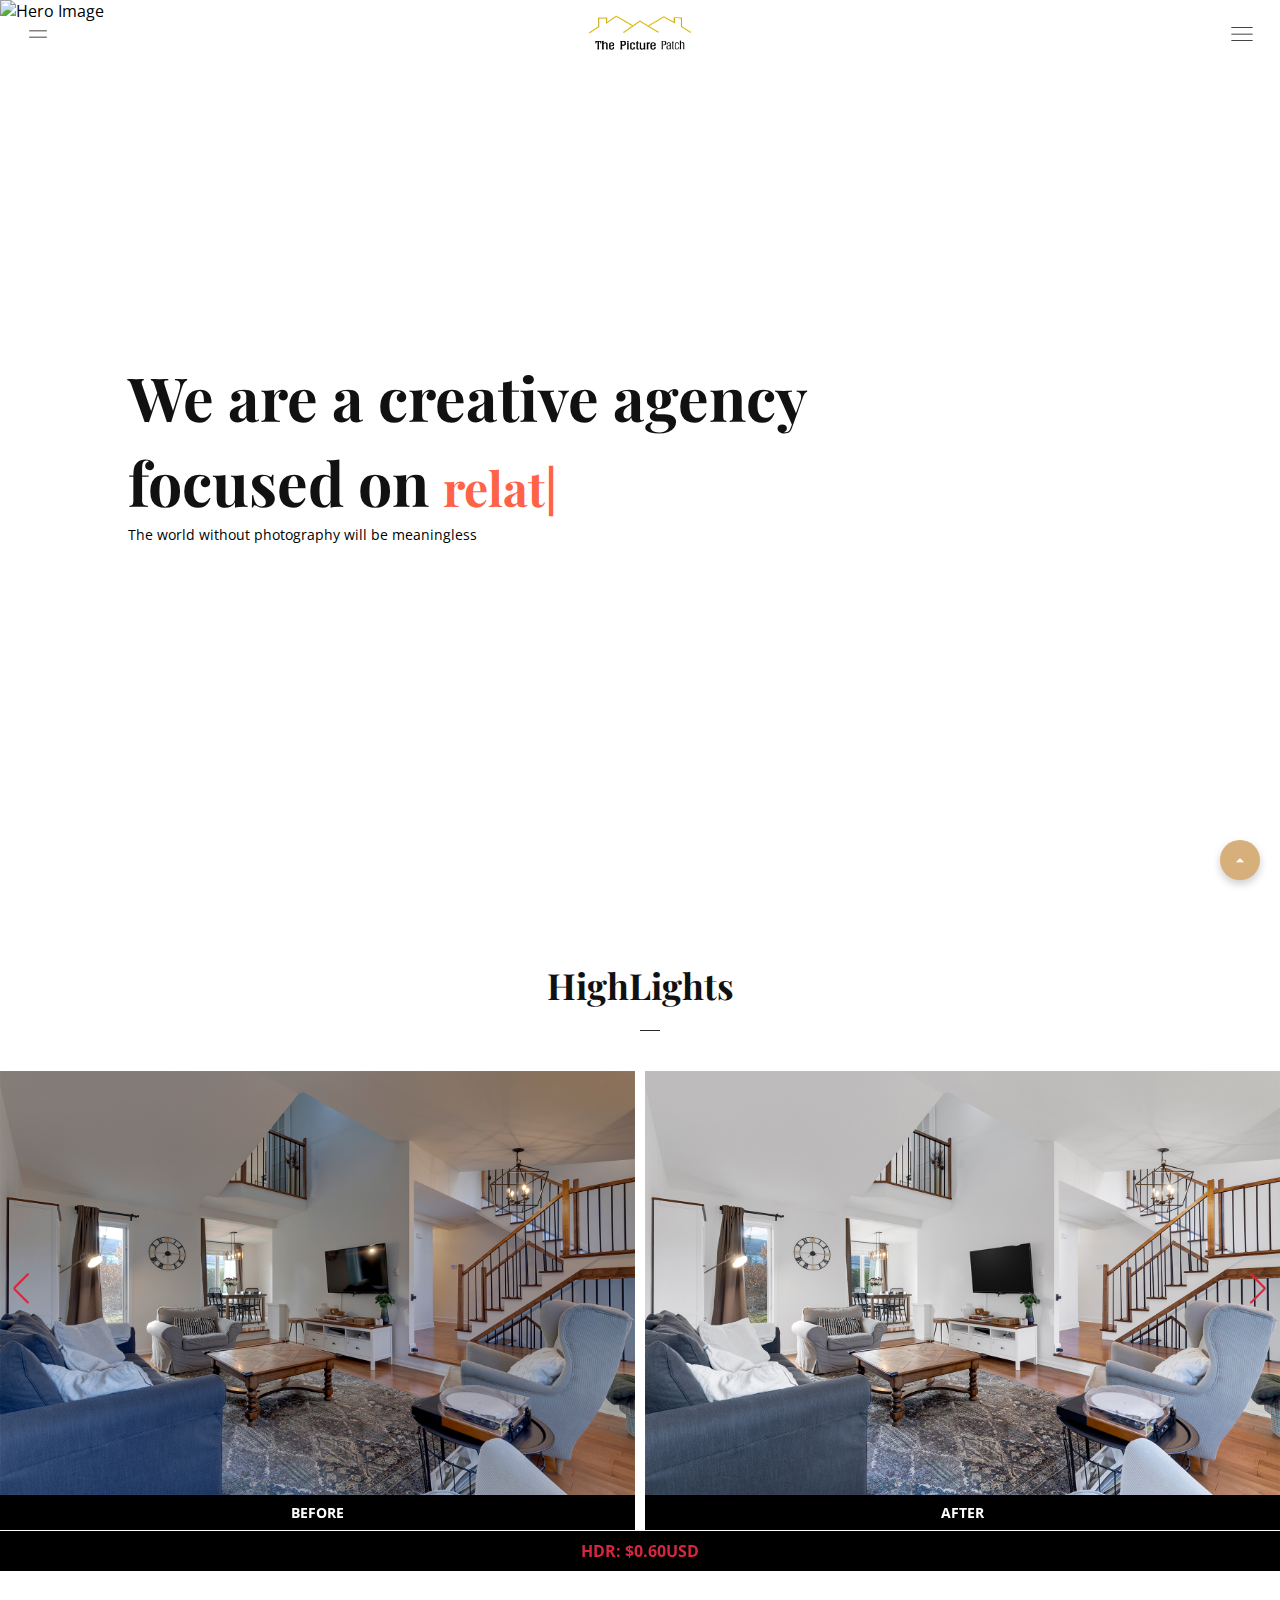
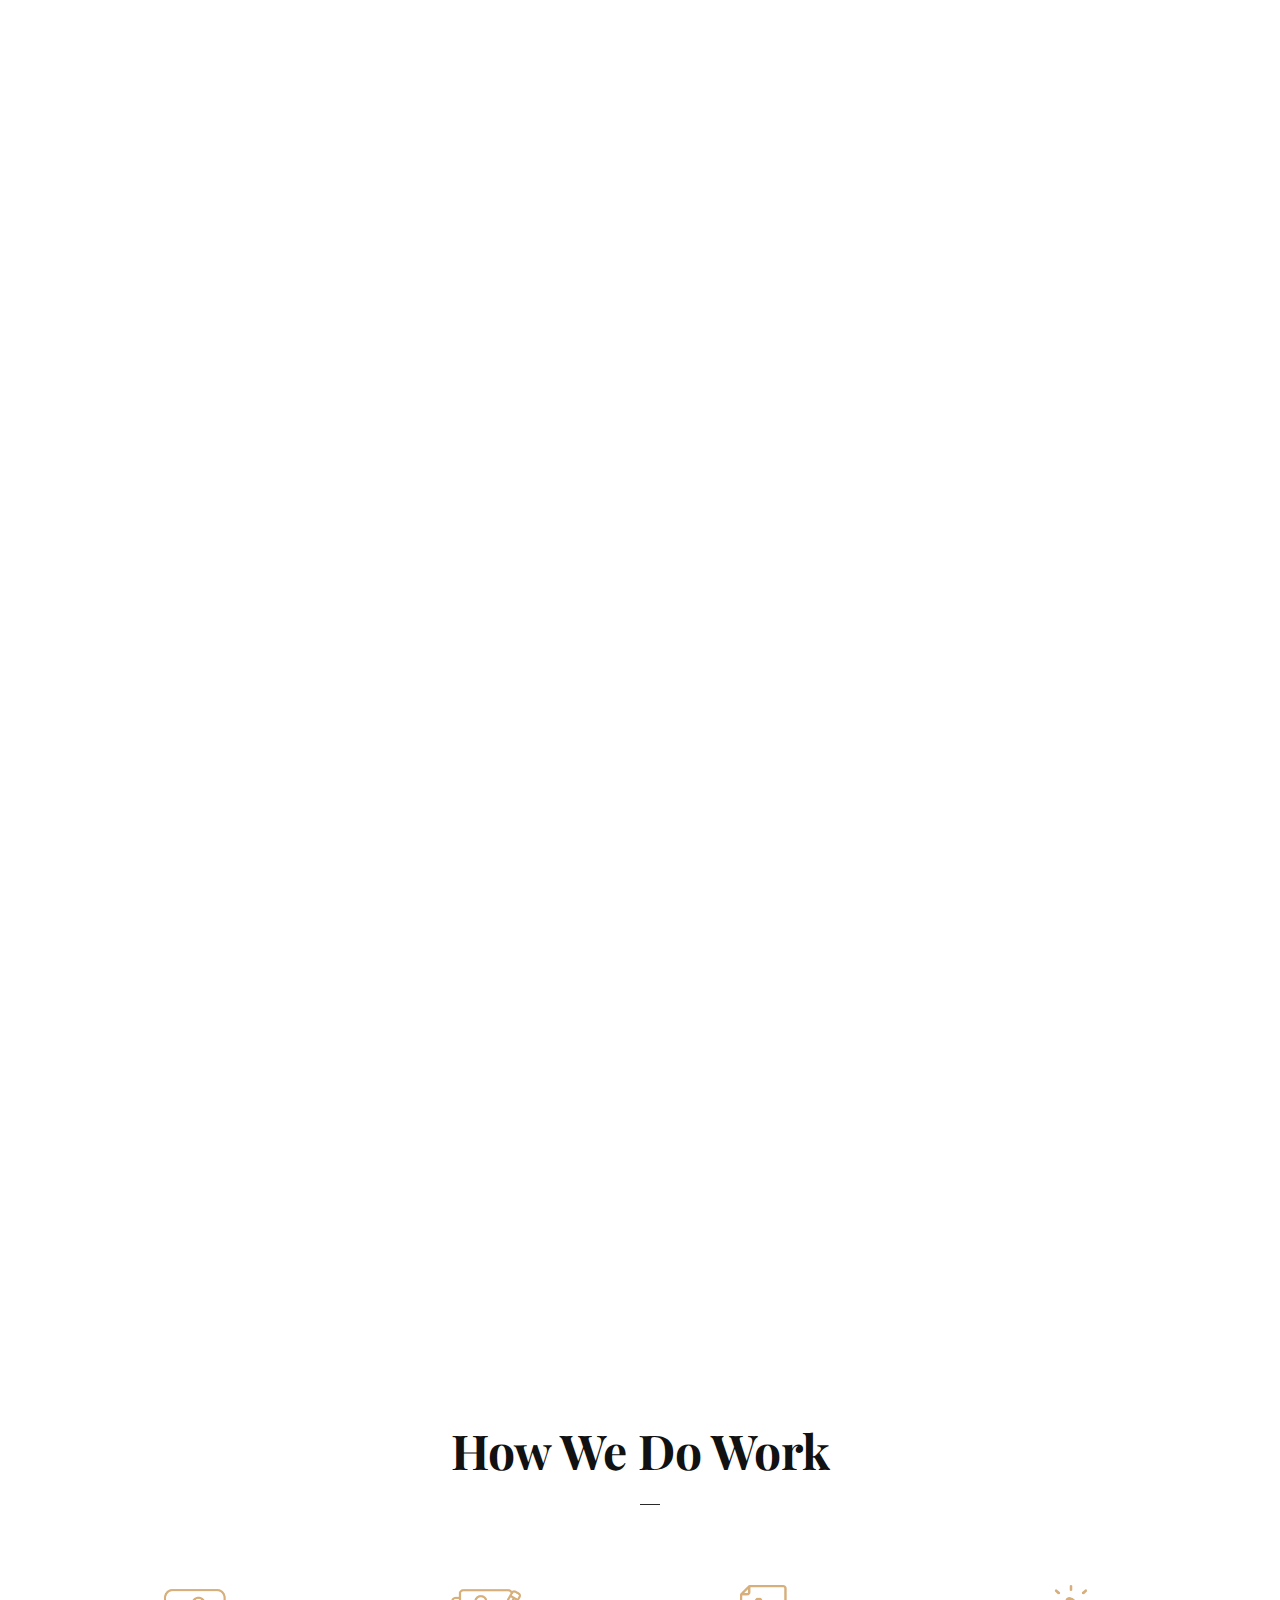
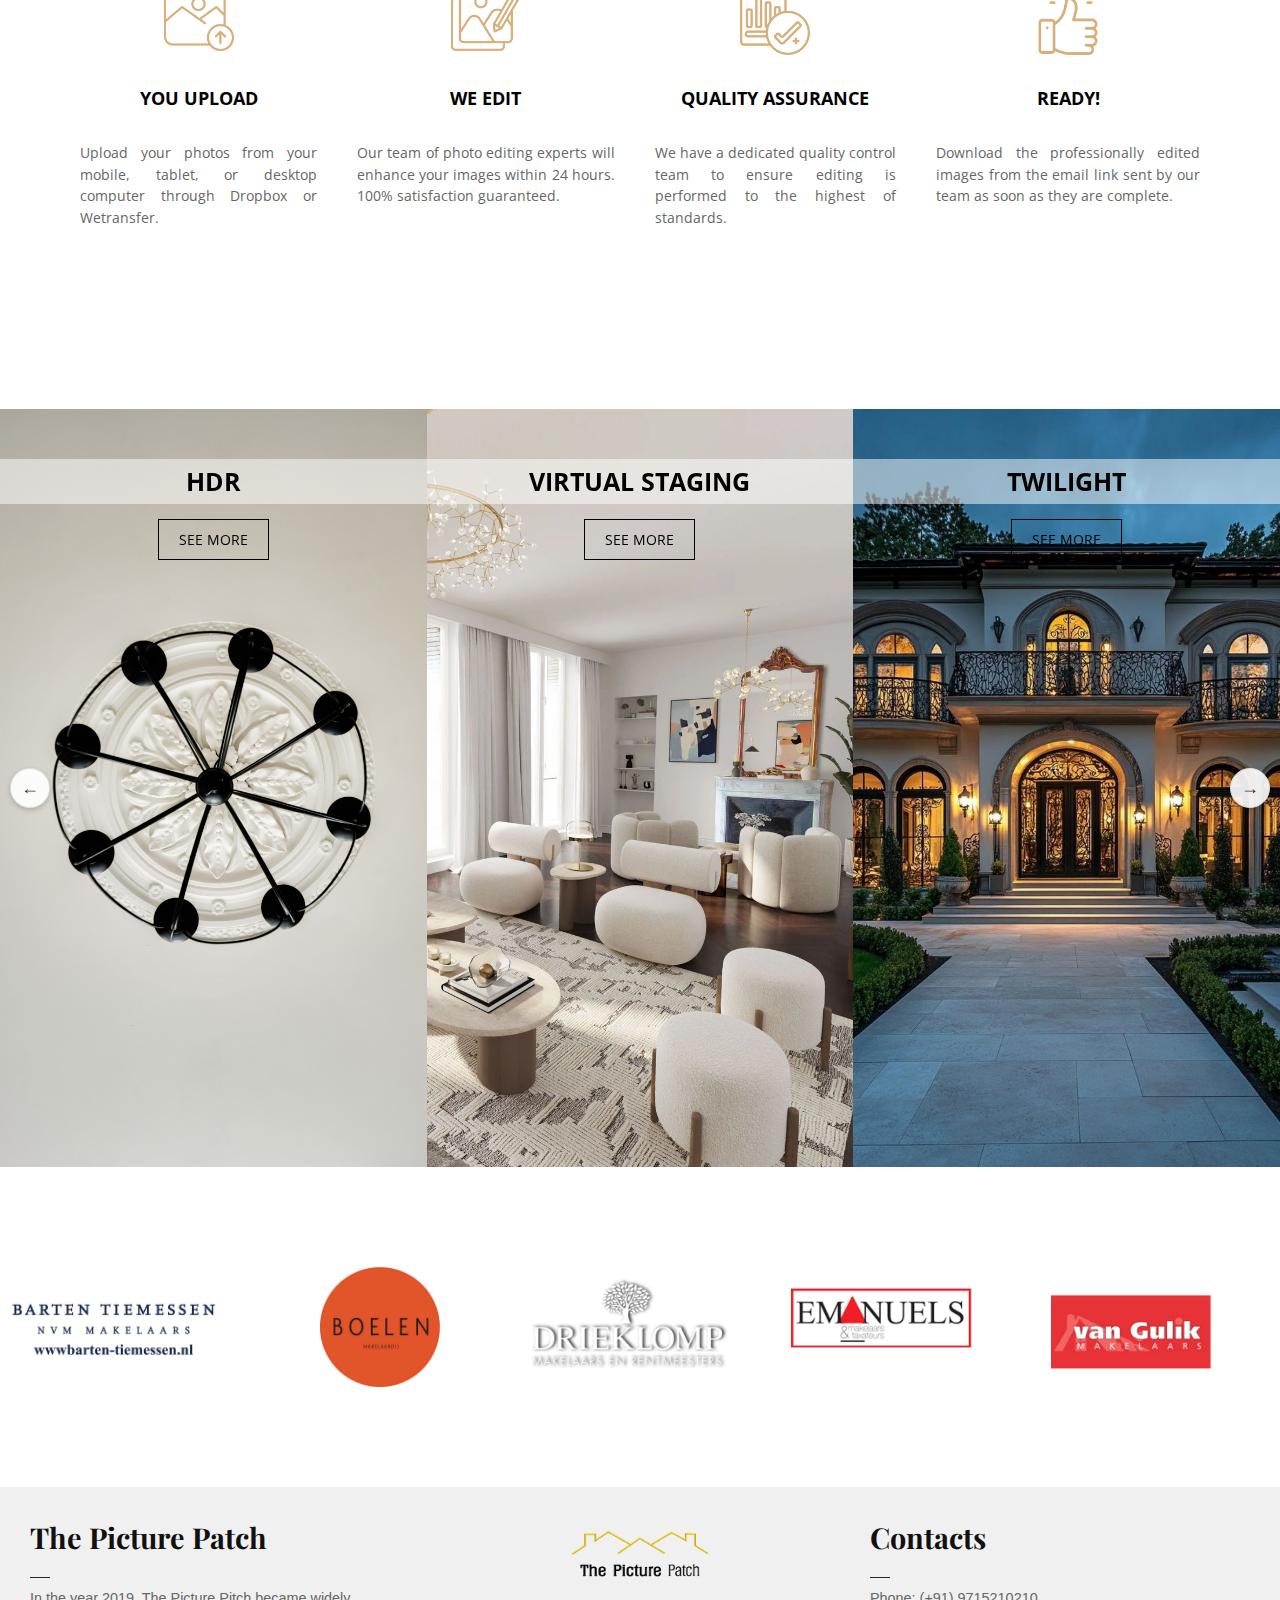
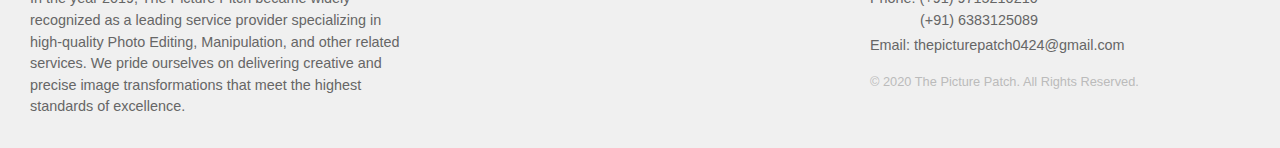
==== commit 5e10a143: "first commit" ====
--- a/index.html
+++ b/index.html
@@ -148,7 +148,7 @@
                 </div>
 
                 <div class="pricing-text-container">
-                    <p class="pricing-text">HDR $0.60USD</p>
+                    <p class="pricing-text">HDR: $0.60USD</p>
                 </div>
             </div>
 
@@ -166,7 +166,7 @@
                     </div>
                 </div>
                 <div class="pricing-text-container">
-                    <p class="pricing-text">VIRTUAL STAGING $15USD</p>
+                    <p class="pricing-text">VIRTUAL STAGING: $15USD</p>
                 </div>
             </div>
 
@@ -184,7 +184,7 @@
                     </div>
                 </div>
                 <div class="pricing-text-container">
-                    <p class="pricing-text">ITEM REMOVAL $2USD TO: $4USD</p>
+                    <p class="pricing-text">ITEM REMOVAL: $2USD to $4USD</p>
                 </div>
             </div>
 
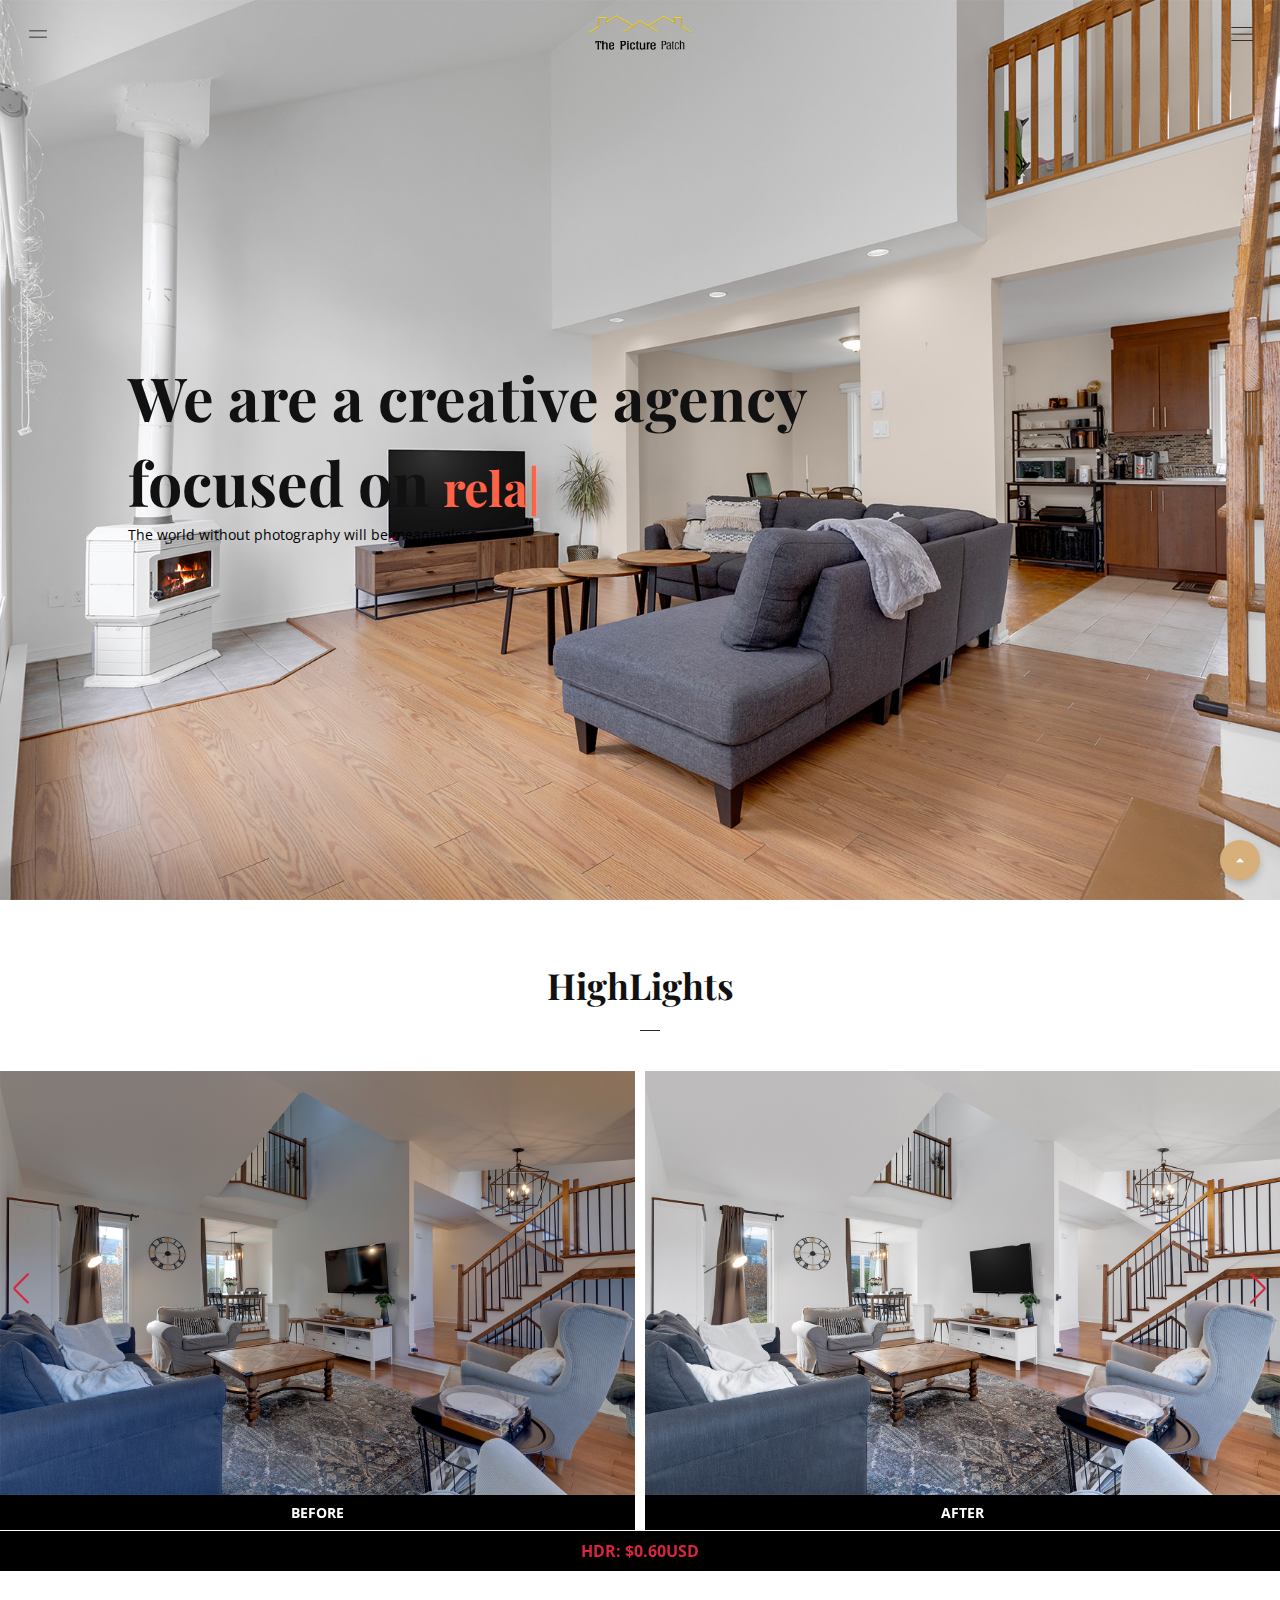
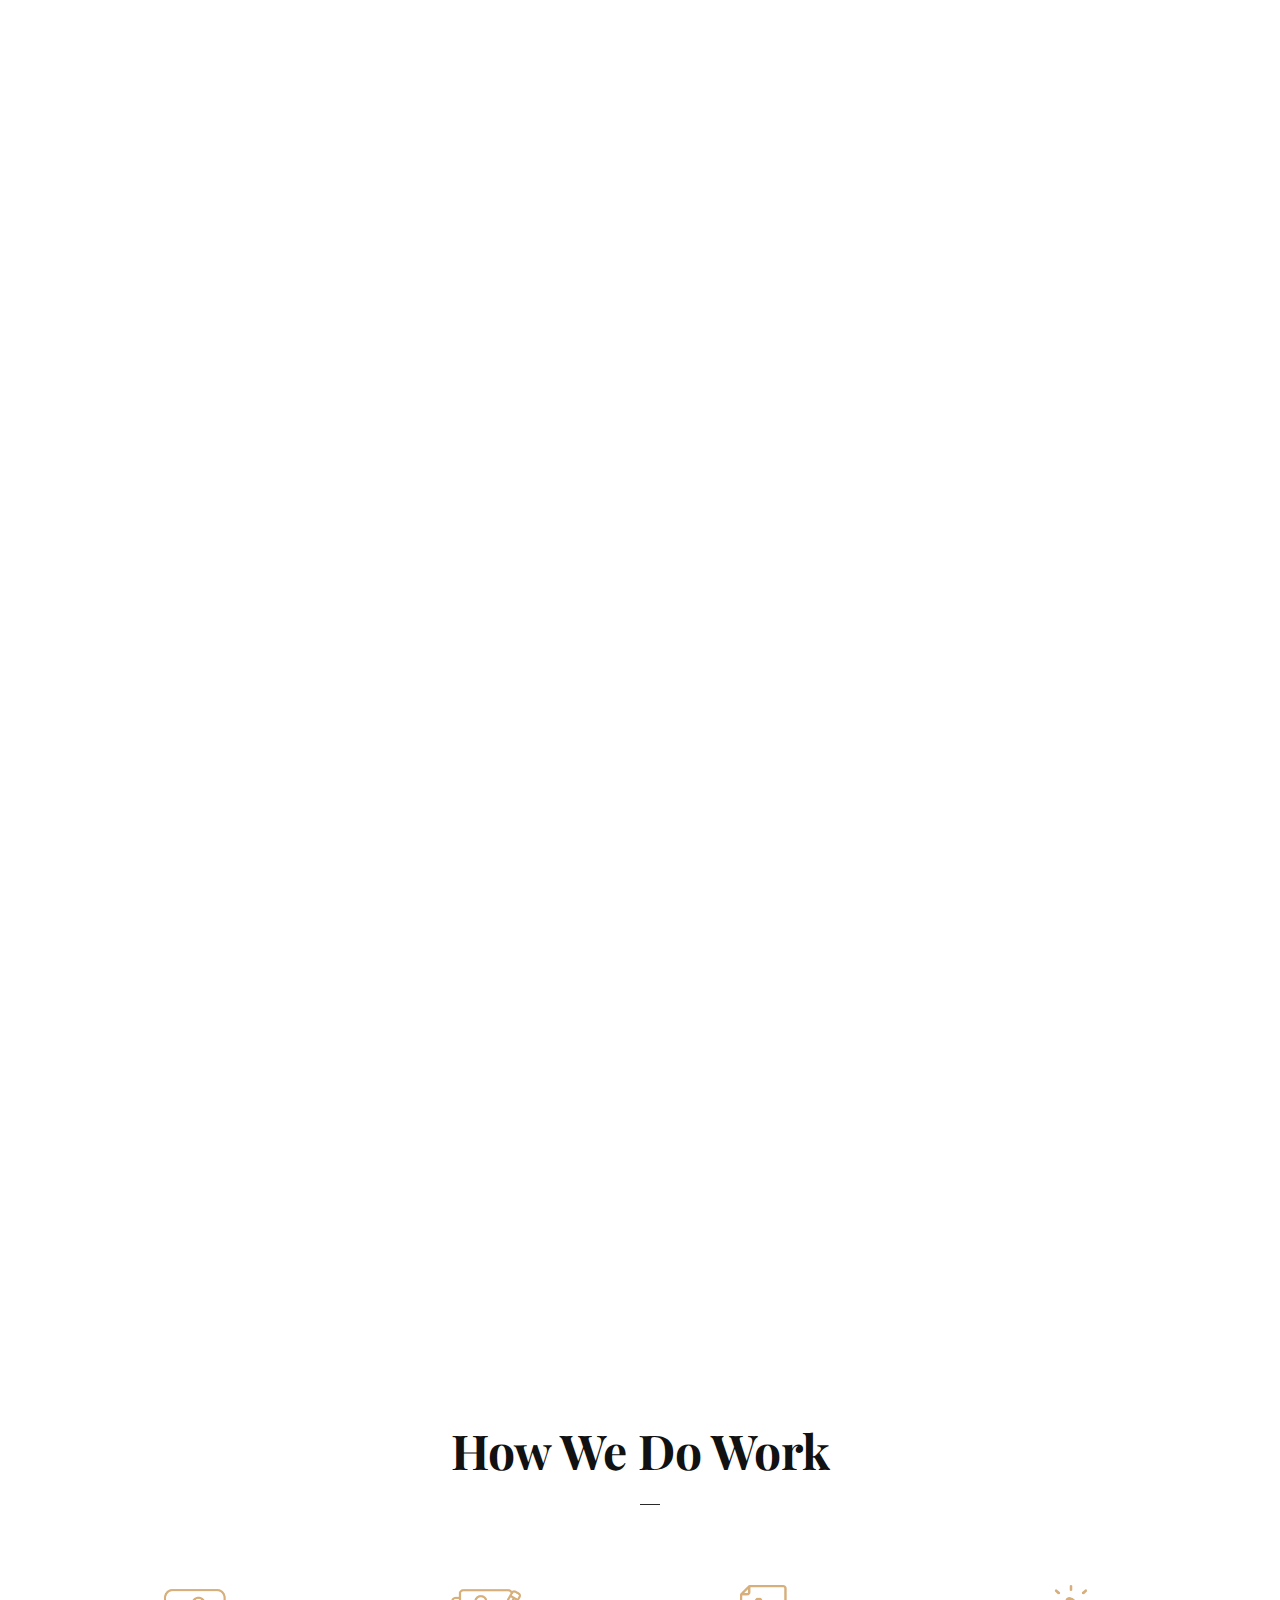
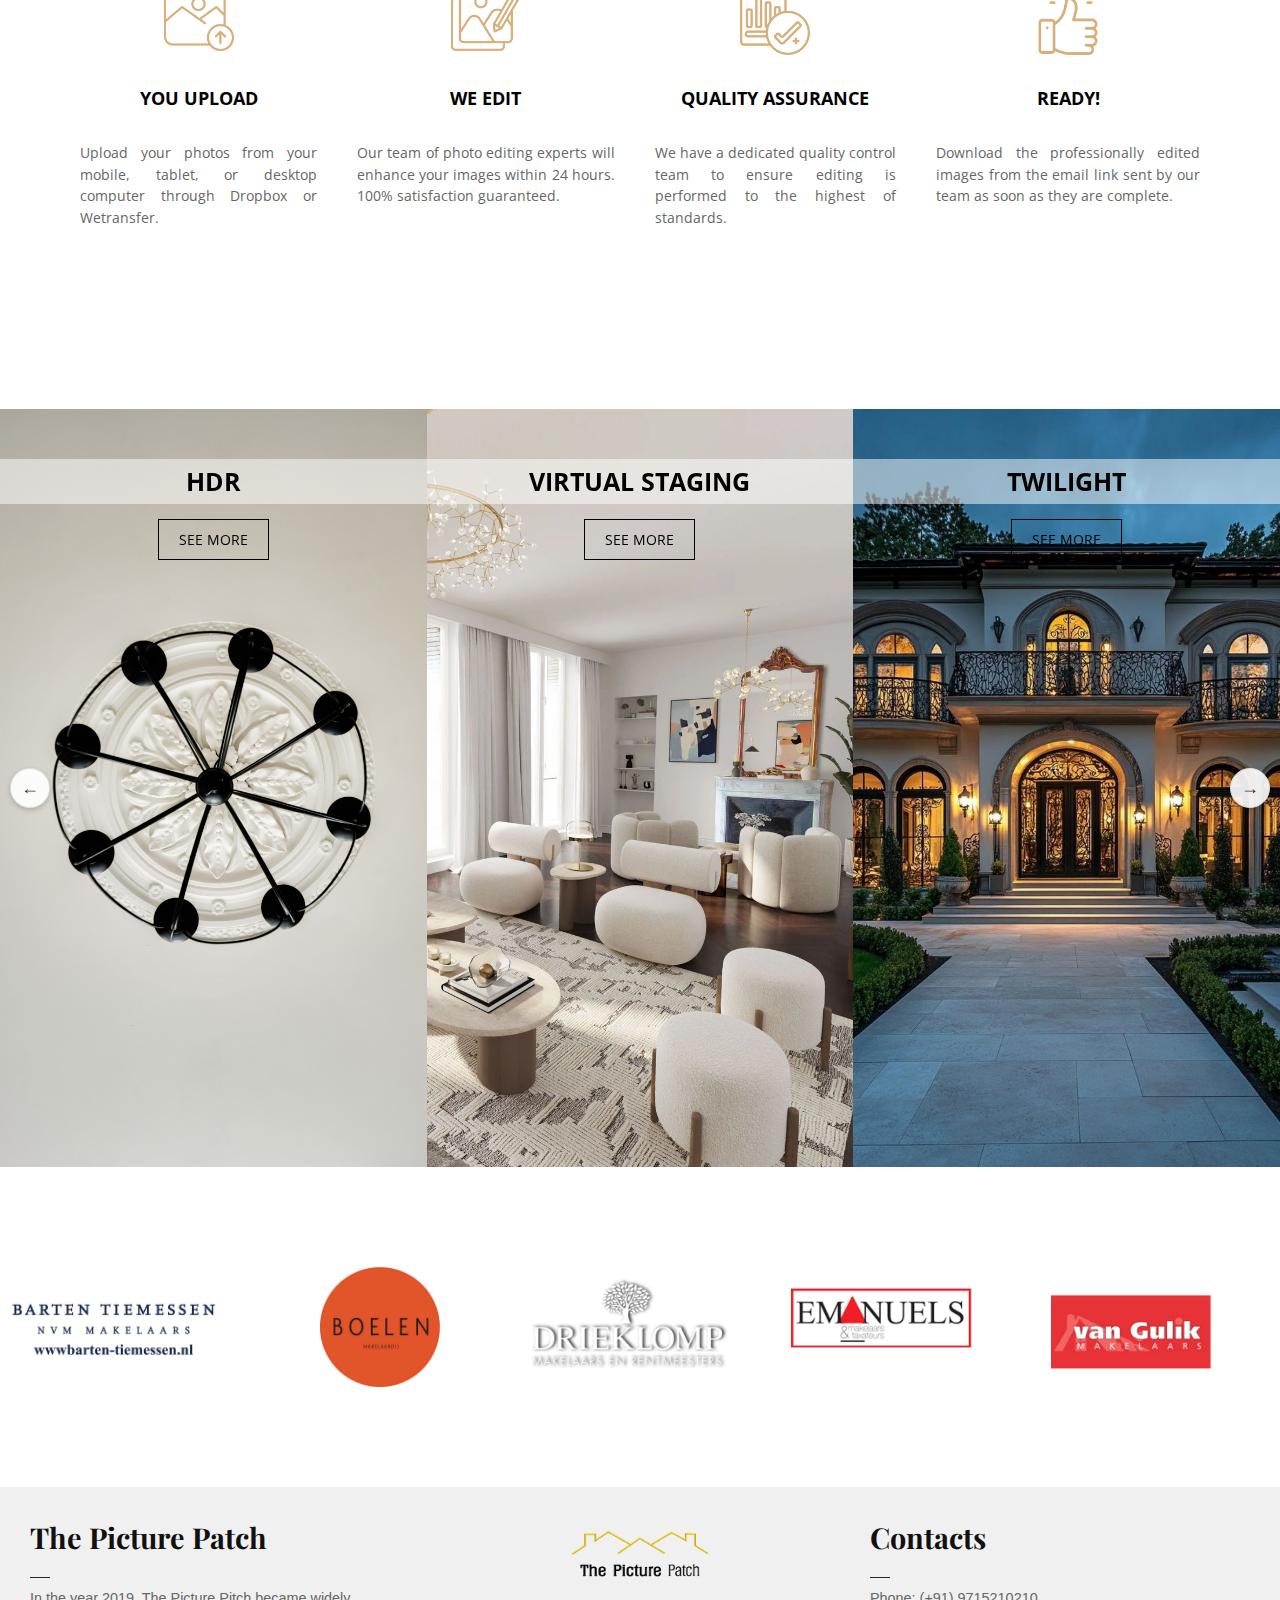
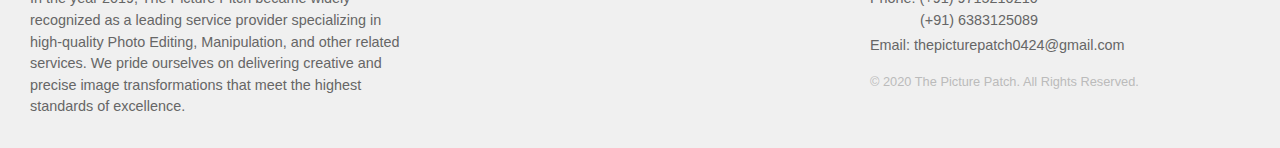
==== commit 14953812: "first commit" ====
--- a/index.html
+++ b/index.html
@@ -120,7 +120,7 @@
     <!-- Hero Section -->
 
     <div class="hero-section">
-        <img class="hero-image" src="assets/IMG_9337-1.jpg" alt="Hero Image">
+        <img class="hero-image" src="assets/hero.jpg" alt="Hero Image">
         <div class="typing-section">
             <h1 class="typing-text">
                 We are a creative agency focused on <span class="dynamic-text"></span>
